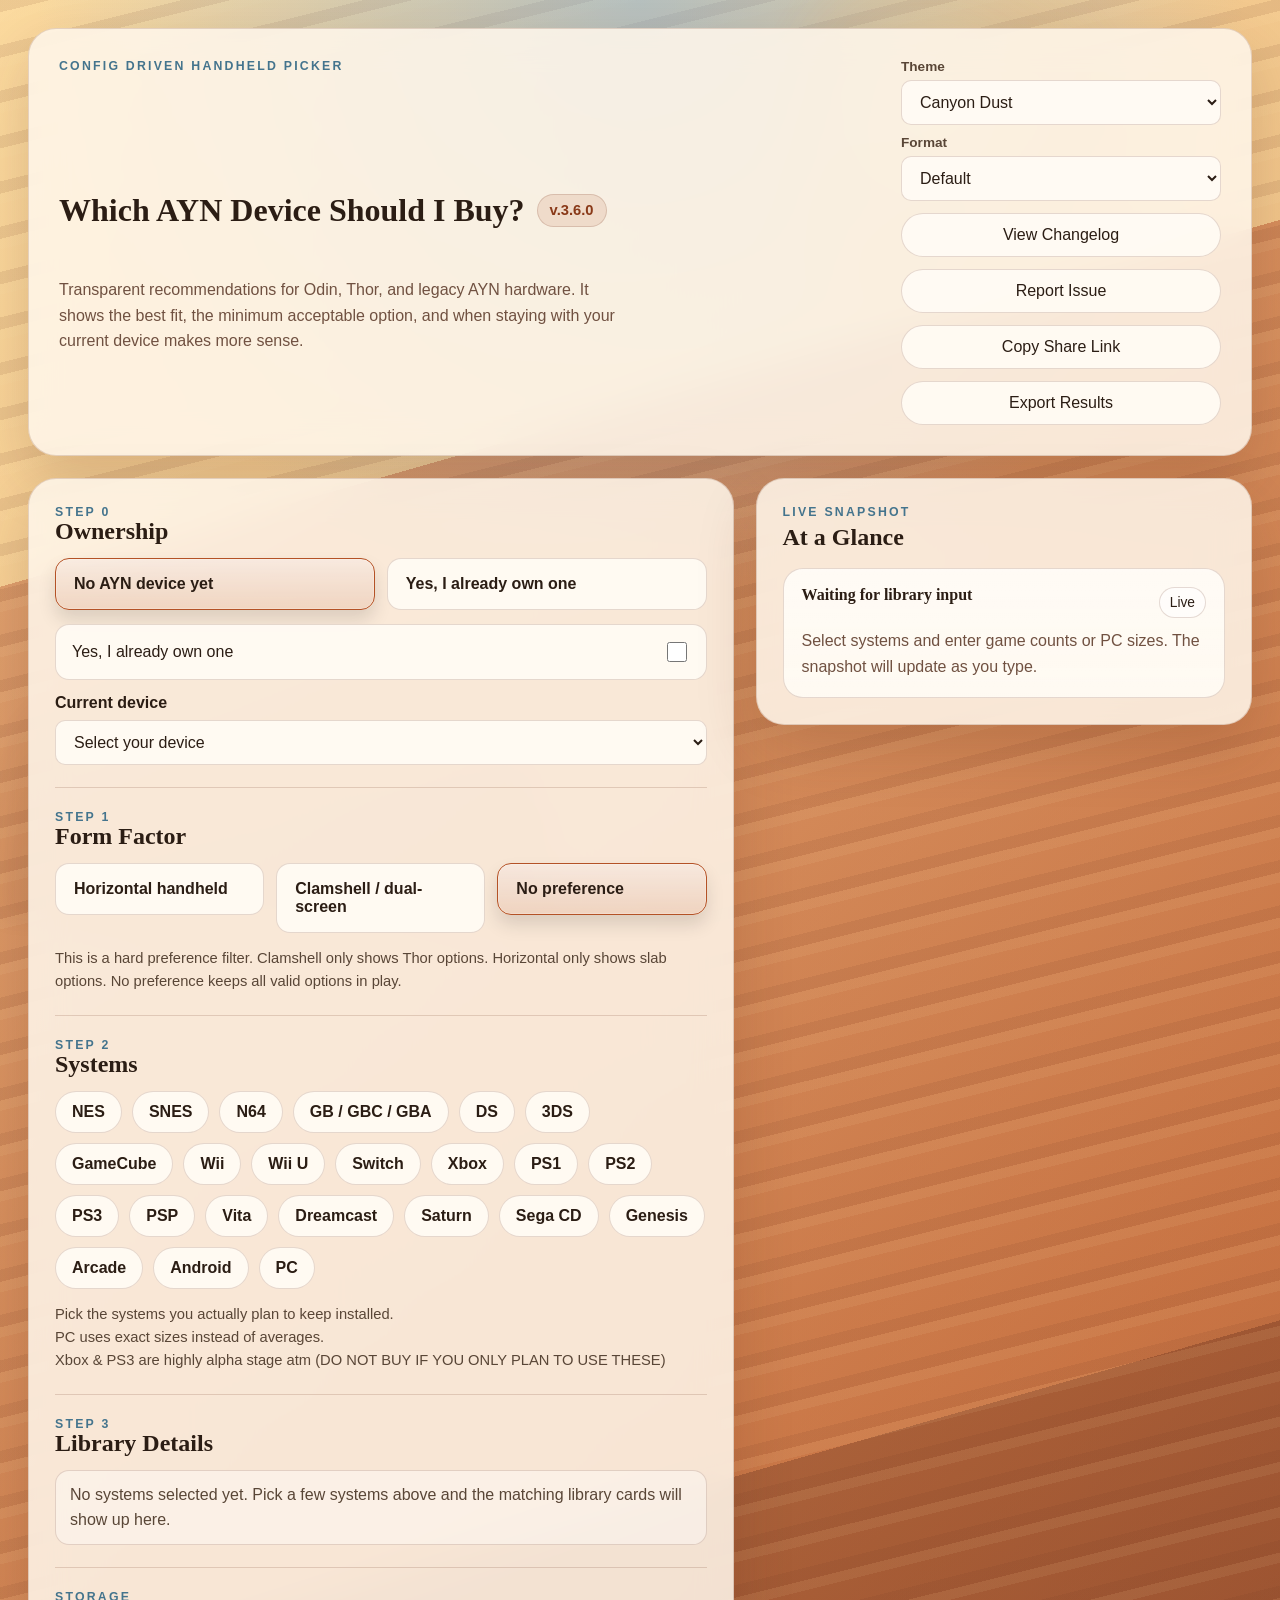
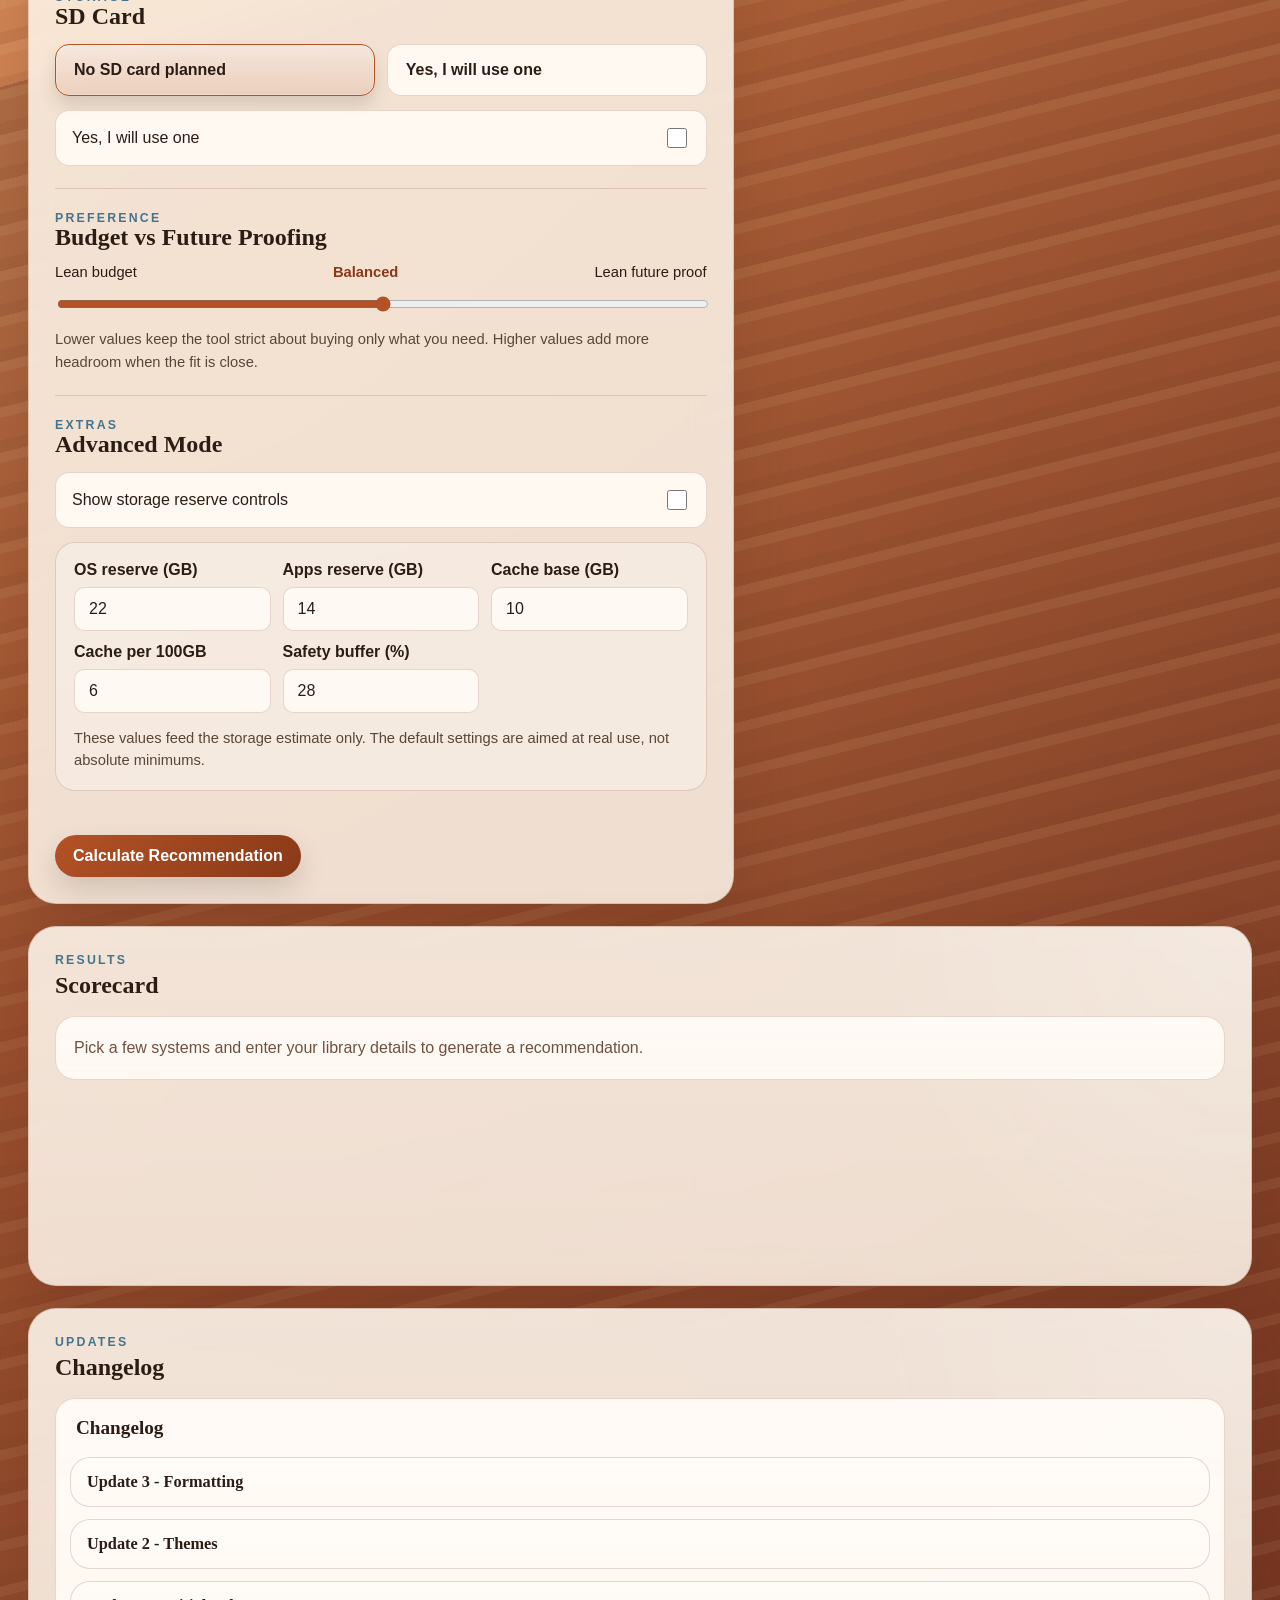
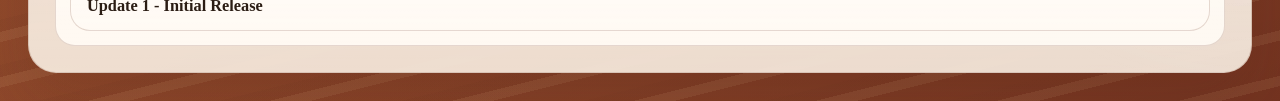
==== index.html @ 39f2cda1 "Preview Thumbnail Added" ====
<!DOCTYPE html>
<html lang="en">
<head>
  <meta charset="UTF-8">
  <meta name="viewport" content="width=device-width, initial-scale=1.0">
  <title>Which AYN Device Should I Buy?</title>
  <meta
    name="description"
    content="A GitHub Pages tool that recommends the best AYN handheld based on your systems, storage needs, performance tier, form factor, and upgrade value."
  >
  <link rel="canonical" href="https://chimeragaming.github.io/Which2Buy/">
  <meta property="og:type" content="website">
  <meta property="og:title" content="Which AYN Device Should I Buy?">
  <meta property="og:description" content="A GitHub Pages tool that recommends the best AYN handheld based on your systems, storage needs, performance tier, form factor, and upgrade value.">
  <meta property="og:url" content="https://chimeragaming.github.io/Which2Buy/">
  <meta property="og:image" content="https://chimeragaming.github.io/Which2Buy/Which2Buy.png">
  <meta property="og:image:alt" content="Which AYN Device Should I Buy preview image">
  <meta name="twitter:card" content="summary_large_image">
  <meta name="twitter:title" content="Which AYN Device Should I Buy?">
  <meta name="twitter:description" content="A GitHub Pages tool that recommends the best AYN handheld based on your systems, storage needs, performance tier, form factor, and upgrade value.">
  <meta name="twitter:image" content="https://chimeragaming.github.io/Which2Buy/Which2Buy.png">
  <meta name="twitter:image:alt" content="Which AYN Device Should I Buy preview image">
  <link rel="stylesheet" href="styles.css?v=3.6.0">
</head>
<body data-theme="canyon-dust" data-format="default">
  <div class="theme-atmosphere" aria-hidden="true"></div>
  <div class="rain" aria-hidden="true">
    <div class="rain-control left"></div>
    <div class="rain-control left center"></div>
    <div class="rain-control right center"></div>
    <div class="rain-control right"></div>
    <span class="drop" style="--left:0.8vw;--opacity:0.14;--width:0.42vmin;--trail:6.8vmin;--duration:0.72s;--delay:-0.2s;--blur:1.1px;"></span>
    <span class="drop" style="--left:2.9vw;--opacity:0.18;--width:0.58vmin;--trail:8.4vmin;--duration:0.96s;--delay:-0.8s;--blur:0.5px;"></span>
    <span class="drop" style="--left:5.4vw;--opacity:0.23;--width:0.66vmin;--trail:9.2vmin;--duration:0.88s;--delay:-1.4s;--blur:0.2px;"></span>
    <span class="drop" style="--left:7.6vw;--opacity:0.16;--width:0.48vmin;--trail:7.1vmin;--duration:1.12s;--delay:-0.6s;--blur:1.3px;"></span>
    <span class="drop" style="--left:10.1vw;--opacity:0.2;--width:0.72vmin;--trail:10.4vmin;--duration:0.82s;--delay:-1.9s;--blur:0.15px;"></span>
    <span class="drop" style="--left:12.8vw;--opacity:0.27;--width:0.54vmin;--trail:7.9vmin;--duration:1.08s;--delay:-0.4s;--blur:0.7px;"></span>
    <span class="drop" style="--left:15.3vw;--opacity:0.19;--width:0.44vmin;--trail:6.5vmin;--duration:1.22s;--delay:-1.1s;--blur:1.4px;"></span>
    <span class="drop" style="--left:17.7vw;--opacity:0.31;--width:0.78vmin;--trail:10.8vmin;--duration:0.68s;--delay:-2.2s;--blur:0px;"></span>
    <span class="drop" style="--left:20.4vw;--opacity:0.17;--width:0.52vmin;--trail:7.4vmin;--duration:1.18s;--delay:-0.9s;--blur:0.9px;"></span>
    <span class="drop" style="--left:22.9vw;--opacity:0.22;--width:0.64vmin;--trail:9.7vmin;--duration:0.9s;--delay:-1.6s;--blur:0.35px;"></span>
    <span class="drop" style="--left:25.1vw;--opacity:0.15;--width:0.4vmin;--trail:6.1vmin;--duration:1.28s;--delay:-0.3s;--blur:1.6px;"></span>
    <span class="drop" style="--left:27.8vw;--opacity:0.29;--width:0.74vmin;--trail:10.1vmin;--duration:0.76s;--delay:-2.5s;--blur:0.1px;"></span>
    <span class="drop" style="--left:30.2vw;--opacity:0.18;--width:0.5vmin;--trail:7.3vmin;--duration:1.04s;--delay:-1.2s;--blur:0.8px;"></span>
    <span class="drop" style="--left:32.5vw;--opacity:0.24;--width:0.7vmin;--trail:9.8vmin;--duration:0.86s;--delay:-1.7s;--blur:0.25px;"></span>
    <span class="drop" style="--left:35.3vw;--opacity:0.16;--width:0.46vmin;--trail:6.7vmin;--duration:1.24s;--delay:-0.5s;--blur:1.2px;"></span>
    <span class="drop" style="--left:37.6vw;--opacity:0.32;--width:0.82vmin;--trail:11.2vmin;--duration:0.64s;--delay:-2.1s;--blur:0px;"></span>
    <span class="drop" style="--left:40.1vw;--opacity:0.2;--width:0.56vmin;--trail:7.8vmin;--duration:0.98s;--delay:-1.4s;--blur:0.55px;"></span>
    <span class="drop" style="--left:42.8vw;--opacity:0.26;--width:0.68vmin;--trail:9.5vmin;--duration:0.84s;--delay:-1.8s;--blur:0.2px;"></span>
    <span class="drop" style="--left:45.2vw;--opacity:0.14;--width:0.42vmin;--trail:6.4vmin;--duration:1.26s;--delay:-0.7s;--blur:1.5px;"></span>
    <span class="drop" style="--left:47.9vw;--opacity:0.3;--width:0.76vmin;--trail:10.6vmin;--duration:0.7s;--delay:-2.4s;--blur:0.05px;"></span>
    <span class="drop" style="--left:50.4vw;--opacity:0.19;--width:0.52vmin;--trail:7.2vmin;--duration:1.1s;--delay:-1.3s;--blur:0.75px;"></span>
    <span class="drop" style="--left:52.7vw;--opacity:0.23;--width:0.62vmin;--trail:8.9vmin;--duration:0.92s;--delay:-1.9s;--blur:0.3px;"></span>
    <span class="drop" style="--left:55.3vw;--opacity:0.17;--width:0.45vmin;--trail:6.3vmin;--duration:1.2s;--delay:-0.4s;--blur:1.35px;"></span>
    <span class="drop" style="--left:57.8vw;--opacity:0.28;--width:0.8vmin;--trail:11vmin;--duration:0.66s;--delay:-2.6s;--blur:0px;"></span>
    <span class="drop" style="--left:60.1vw;--opacity:0.16;--width:0.48vmin;--trail:6.9vmin;--duration:1.14s;--delay:-1s;--blur:1px;"></span>
    <span class="drop" style="--left:62.9vw;--opacity:0.24;--width:0.66vmin;--trail:9.3vmin;--duration:0.88s;--delay:-1.5s;--blur:0.25px;"></span>
    <span class="drop" style="--left:65.2vw;--opacity:0.13;--width:0.39vmin;--trail:5.9vmin;--duration:1.3s;--delay:-0.2s;--blur:1.7px;"></span>
    <span class="drop" style="--left:67.7vw;--opacity:0.31;--width:0.78vmin;--trail:10.7vmin;--duration:0.74s;--delay:-2.3s;--blur:0.05px;"></span>
    <span class="drop" style="--left:70.3vw;--opacity:0.18;--width:0.5vmin;--trail:7.1vmin;--duration:1.06s;--delay:-0.8s;--blur:0.85px;"></span>
    <span class="drop" style="--left:72.8vw;--opacity:0.27;--width:0.7vmin;--trail:9.9vmin;--duration:0.82s;--delay:-1.7s;--blur:0.15px;"></span>
    <span class="drop" style="--left:75.4vw;--opacity:0.15;--width:0.43vmin;--trail:6.2vmin;--duration:1.22s;--delay:-0.6s;--blur:1.45px;"></span>
    <span class="drop" style="--left:77.9vw;--opacity:0.3;--width:0.84vmin;--trail:11.4vmin;--duration:0.62s;--delay:-2.7s;--blur:0px;"></span>
    <span class="drop" style="--left:80.1vw;--opacity:0.19;--width:0.54vmin;--trail:7.6vmin;--duration:1s;--delay:-1.1s;--blur:0.6px;"></span>
    <span class="drop" style="--left:82.7vw;--opacity:0.25;--width:0.64vmin;--trail:9.1vmin;--duration:0.9s;--delay:-1.6s;--blur:0.3px;"></span>
    <span class="drop" style="--left:85.2vw;--opacity:0.14;--width:0.41vmin;--trail:6vmin;--duration:1.26s;--delay:-0.5s;--blur:1.55px;"></span>
    <span class="drop" style="--left:87.8vw;--opacity:0.28;--width:0.76vmin;--trail:10.3vmin;--duration:0.78s;--delay:-2.1s;--blur:0.1px;"></span>
    <span class="drop" style="--left:90.3vw;--opacity:0.17;--width:0.49vmin;--trail:6.8vmin;--duration:1.08s;--delay:-0.9s;--blur:0.95px;"></span>
    <span class="drop" style="--left:92.6vw;--opacity:0.24;--width:0.68vmin;--trail:9.6vmin;--duration:0.86s;--delay:-1.8s;--blur:0.2px;"></span>
    <span class="drop" style="--left:95.1vw;--opacity:0.16;--width:0.44vmin;--trail:6.4vmin;--duration:1.18s;--delay:-0.4s;--blur:1.25px;"></span>
    <span class="drop" style="--left:97.9vw;--opacity:0.29;--width:0.8vmin;--trail:10.9vmin;--duration:0.7s;--delay:-2.4s;--blur:0.05px;"></span>
    <span class="drop" style="--left:100.2vw;--opacity:0.18;--width:0.52vmin;--trail:7.3vmin;--duration:1.02s;--delay:-1.2s;--blur:0.8px;"></span>
    <span class="drop" style="--left:102.8vw;--opacity:0.26;--width:0.7vmin;--trail:10vmin;--duration:0.8s;--delay:-1.9s;--blur:0.15px;"></span>
    <span class="drop" style="--left:105.3vw;--opacity:0.15;--width:0.43vmin;--trail:6.1vmin;--duration:1.24s;--delay:-0.7s;--blur:1.4px;"></span>
    <span class="drop" style="--left:107.9vw;--opacity:0.3;--width:0.82vmin;--trail:11.1vmin;--duration:0.68s;--delay:-2.2s;--blur:0px;"></span>
    <span class="drop" style="--left:110.4vw;--opacity:0.17;--width:0.5vmin;--trail:7vmin;--duration:1.1s;--delay:-1s;--blur:0.9px;"></span>
    <span class="drop" style="--left:112.6vw;--opacity:0.24;--width:0.66vmin;--trail:9.2vmin;--duration:0.9s;--delay:-1.5s;--blur:0.25px;"></span>
    <span class="drop" style="--left:115.1vw;--opacity:0.14;--width:0.4vmin;--trail:5.8vmin;--duration:1.28s;--delay:-0.3s;--blur:1.65px;"></span>
    <span class="drop" style="--left:117.8vw;--opacity:0.28;--width:0.78vmin;--trail:10.5vmin;--duration:0.74s;--delay:-2.6s;--blur:0.05px;"></span>
  </div>
  <div class="shooting-stars" aria-hidden="true">
    <span class="star"></span>
    <span class="star"></span>
    <span class="star"></span>
    <span class="star"></span>
    <span class="star"></span>
    <span class="star"></span>
    <span class="star"></span>
    <span class="star"></span>
    <span class="star"></span>
    <span class="star"></span>
    <span class="star"></span>
    <span class="star"></span>
  </div>
  <div class="color-drip" aria-hidden="true">
    <span class="drip-col" style="--i:0;--h:0;--delay:-0.1s;"></span>
    <span class="drip-col" style="--i:1;--h:8;--delay:-2.4s;"></span>
    <span class="drip-col" style="--i:2;--h:14;--delay:-1.2s;"></span>
    <span class="drip-col" style="--i:3;--h:20;--delay:-3.1s;"></span>
    <span class="drip-col" style="--i:4;--h:26;--delay:-0.8s;"></span>
    <span class="drip-col" style="--i:5;--h:32;--delay:-2.9s;"></span>
    <span class="drip-col" style="--i:6;--h:38;--delay:-1.6s;"></span>
    <span class="drip-col" style="--i:7;--h:44;--delay:-3.6s;"></span>
    <span class="drip-col" style="--i:8;--h:50;--delay:-0.5s;"></span>
    <span class="drip-col" style="--i:9;--h:56;--delay:-2.1s;"></span>
    <span class="drip-col" style="--i:10;--h:62;--delay:-1.4s;"></span>
    <span class="drip-col" style="--i:11;--h:68;--delay:-3.8s;"></span>
    <span class="drip-col" style="--i:12;--h:74;--delay:-0.9s;"></span>
    <span class="drip-col" style="--i:13;--h:80;--delay:-2.7s;"></span>
    <span class="drip-col" style="--i:14;--h:86;--delay:-1.1s;"></span>
    <span class="drip-col" style="--i:15;--h:92;--delay:-3.2s;"></span>
    <span class="drip-col" style="--i:16;--h:98;--delay:-0.4s;"></span>
    <span class="drip-col" style="--i:17;--h:104;--delay:-2.2s;"></span>
    <span class="drip-col" style="--i:18;--h:110;--delay:-1.8s;"></span>
    <span class="drip-col" style="--i:19;--h:116;--delay:-3.4s;"></span>
    <span class="drip-col" style="--i:20;--h:122;--delay:-0.7s;"></span>
    <span class="drip-col" style="--i:21;--h:128;--delay:-2.6s;"></span>
    <span class="drip-col" style="--i:22;--h:134;--delay:-1.3s;"></span>
    <span class="drip-col" style="--i:23;--h:140;--delay:-3s;"></span>
    <span class="drip-col" style="--i:24;--h:146;--delay:-0.3s;"></span>
    <span class="drip-col" style="--i:25;--h:152;--delay:-2s;"></span>
    <span class="drip-col" style="--i:26;--h:158;--delay:-1.7s;"></span>
    <span class="drip-col" style="--i:27;--h:164;--delay:-3.5s;"></span>
    <span class="drip-col" style="--i:28;--h:170;--delay:-0.6s;"></span>
    <span class="drip-col" style="--i:29;--h:176;--delay:-2.8s;"></span>
    <span class="drip-col" style="--i:30;--h:182;--delay:-1s;"></span>
    <span class="drip-col" style="--i:31;--h:188;--delay:-3.7s;"></span>
    <span class="drip-col" style="--i:32;--h:194;--delay:-0.2s;"></span>
    <span class="drip-col" style="--i:33;--h:200;--delay:-2.3s;"></span>
    <span class="drip-col" style="--i:34;--h:206;--delay:-1.5s;"></span>
    <span class="drip-col" style="--i:35;--h:212;--delay:-3.3s;"></span>
    <span class="drip-col" style="--i:36;--h:218;--delay:-0.85s;"></span>
    <span class="drip-col" style="--i:37;--h:224;--delay:-2.5s;"></span>
    <span class="drip-col" style="--i:38;--h:230;--delay:-1.25s;"></span>
    <span class="drip-col" style="--i:39;--h:236;--delay:-3.05s;"></span>
    <span class="drip-col" style="--i:40;--h:242;--delay:-0.55s;"></span>
    <span class="drip-col" style="--i:41;--h:248;--delay:-2.15s;"></span>
    <span class="drip-col" style="--i:42;--h:254;--delay:-1.95s;"></span>
    <span class="drip-col" style="--i:43;--h:260;--delay:-3.45s;"></span>
    <span class="drip-col" style="--i:44;--h:266;--delay:-0.95s;"></span>
    <span class="drip-col" style="--i:45;--h:272;--delay:-2.75s;"></span>
    <span class="drip-col" style="--i:46;--h:280;--delay:-1.35s;"></span>
    <span class="drip-col" style="--i:47;--h:292;--delay:-3.25s;"></span>
  </div>
  <div class="bottom-particles" aria-hidden="true">
    <span class="bubble" style="--left:2%;--size:0.7rem;--duration:8.6s;--delay:-1.1s;--drift:-1.4vw;"></span>
    <span class="bubble" style="--left:5%;--size:1rem;--duration:12.4s;--delay:-5.2s;--drift:1.1vw;"></span>
    <span class="bubble" style="--left:8%;--size:0.8rem;--duration:9.8s;--delay:-2.8s;--drift:-0.8vw;"></span>
    <span class="bubble" style="--left:11%;--size:1.2rem;--duration:13.5s;--delay:-7.7s;--drift:1.8vw;"></span>
    <span class="bubble" style="--left:14%;--size:0.9rem;--duration:10.4s;--delay:-4.1s;--drift:-1vw;"></span>
    <span class="bubble" style="--left:17%;--size:1.3rem;--duration:14.8s;--delay:-9.4s;--drift:1.5vw;"></span>
    <span class="bubble" style="--left:20%;--size:0.75rem;--duration:8.9s;--delay:-3.3s;--drift:-0.7vw;"></span>
    <span class="bubble" style="--left:23%;--size:1.05rem;--duration:11.7s;--delay:-6.2s;--drift:1.2vw;"></span>
    <span class="bubble" style="--left:26%;--size:0.86rem;--duration:9.6s;--delay:-2.5s;--drift:-1.2vw;"></span>
    <span class="bubble" style="--left:29%;--size:1.4rem;--duration:15s;--delay:-8.6s;--drift:1.9vw;"></span>
    <span class="bubble" style="--left:32%;--size:0.78rem;--duration:8.3s;--delay:-1.9s;--drift:-0.6vw;"></span>
    <span class="bubble" style="--left:35%;--size:1.1rem;--duration:12.2s;--delay:-5.6s;--drift:1.4vw;"></span>
    <span class="bubble" style="--left:38%;--size:0.92rem;--duration:10.7s;--delay:-7.1s;--drift:-0.9vw;"></span>
    <span class="bubble" style="--left:41%;--size:1.26rem;--duration:13.8s;--delay:-3.8s;--drift:1.6vw;"></span>
    <span class="bubble" style="--left:44%;--size:0.72rem;--duration:8.1s;--delay:-6.7s;--drift:-0.5vw;"></span>
    <span class="bubble" style="--left:47%;--size:1.15rem;--duration:12.9s;--delay:-4.9s;--drift:1.3vw;"></span>
    <span class="bubble" style="--left:50%;--size:0.84rem;--duration:9.3s;--delay:-2.2s;--drift:-1.1vw;"></span>
    <span class="bubble" style="--left:53%;--size:1.32rem;--duration:14.4s;--delay:-8.1s;--drift:1.7vw;"></span>
    <span class="bubble" style="--left:56%;--size:0.88rem;--duration:10.1s;--delay:-5.3s;--drift:-0.8vw;"></span>
    <span class="bubble" style="--left:59%;--size:1.08rem;--duration:11.9s;--delay:-7.5s;--drift:1vw;"></span>
    <span class="bubble" style="--left:62%;--size:0.76rem;--duration:8.7s;--delay:-1.6s;--drift:-0.6vw;"></span>
    <span class="bubble" style="--left:65%;--size:1.36rem;--duration:14.6s;--delay:-9s;--drift:1.8vw;"></span>
    <span class="bubble" style="--left:68%;--size:0.95rem;--duration:10.9s;--delay:-3.4s;--drift:-1vw;"></span>
    <span class="bubble" style="--left:71%;--size:1.22rem;--duration:13.2s;--delay:-6.1s;--drift:1.4vw;"></span>
    <span class="bubble" style="--left:74%;--size:0.82rem;--duration:9.2s;--delay:-4.6s;--drift:-0.7vw;"></span>
    <span class="bubble" style="--left:77%;--size:1.18rem;--duration:12.7s;--delay:-8.3s;--drift:1.5vw;"></span>
    <span class="bubble" style="--left:80%;--size:0.74rem;--duration:8.5s;--delay:-2.7s;--drift:-0.5vw;"></span>
    <span class="bubble" style="--left:83%;--size:1.28rem;--duration:13.9s;--delay:-7.2s;--drift:1.7vw;"></span>
    <span class="bubble" style="--left:86%;--size:0.9rem;--duration:10.3s;--delay:-5.8s;--drift:-0.9vw;"></span>
    <span class="bubble" style="--left:89%;--size:1.12rem;--duration:11.5s;--delay:-3.1s;--drift:1.2vw;"></span>
    <span class="bubble" style="--left:92%;--size:0.8rem;--duration:9.1s;--delay:-6.4s;--drift:-0.6vw;"></span>
    <span class="bubble" style="--left:95%;--size:1.24rem;--duration:13.6s;--delay:-8.8s;--drift:1.6vw;"></span>
  </div>
  <div class="page-shell">
    <header class="hero panel">
      <div class="hero-copy">
        <p class="eyebrow">Config driven handheld picker</p>
        <div class="hero-title-row">
          <h1>Which AYN Device Should I Buy?</h1>
        <span class="version-badge">v.3.6.0</span>
        </div>
        <p class="subtitle">
          Transparent recommendations for Odin, Thor, and legacy AYN hardware.
          It shows the best fit, the minimum acceptable option, and when staying with your current device makes more sense.
        </p>
      </div>
      <div class="hero-actions">
        <div class="picker-stack">
          <div class="theme-picker-block">
            <label class="field compact-field">
              <span>Theme</span>
              <select id="themeSelect" aria-label="Theme"></select>
            </label>
          </div>
          <div class="theme-picker-block">
            <label class="field compact-field">
              <span>Format</span>
              <select id="formatSelect" aria-label="Format"></select>
            </label>
          </div>
        </div>
        <a class="secondary-button" href="changelog.html">View Changelog</a>
        <a
          class="secondary-button"
          href="https://github.com/ChimeraGaming/Which2Buy/issues"
          target="_blank"
          rel="noreferrer"
        >Report Issue</a>
        <button id="shareButton" class="secondary-button" type="button">Copy Share Link</button>
        <button id="exportButton" class="secondary-button" type="button">Export Results</button>
      </div>
    </header>

    <main class="layout">
      <div class="layout-top">
        <section class="panel main-panel">
          <form id="quizForm" novalidate>
            <section class="section-block">
              <div class="section-heading">
                <p class="section-kicker">Step 0</p>
                <h2>Ownership</h2>
              </div>
              <div class="choice-row default-only-control" id="ownershipChoices">
                <label class="choice-card">
                  <input type="radio" name="ownsDevice" value="no">
                  <span>No AYN device yet</span>
                </label>
                <label class="choice-card">
                  <input type="radio" name="ownsDevice" value="yes">
                  <span>Yes, I already own one</span>
                </label>
              </div>
              <label class="toggle-row simple-only-control" for="ownsDeviceToggle">
                <span>Yes, I already own one</span>
                <input id="ownsDeviceToggle" type="checkbox">
              </label>
              <div class="field" id="currentDeviceField" hidden>
                <label for="currentDeviceSelect">Current device</label>
                <select id="currentDeviceSelect"></select>
              </div>
            </section>

            <section class="section-block">
              <div class="section-heading">
                <p class="section-kicker">Step 1</p>
                <h2>Form Factor</h2>
              </div>
              <div class="choice-row default-only-control" id="formFactorChoices">
                <label class="choice-card">
                  <input type="radio" name="formFactor" value="horizontal">
                  <span>Horizontal handheld</span>
                </label>
                <label class="choice-card">
                  <input type="radio" name="formFactor" value="clamshell">
                  <span>Clamshell / dual-screen</span>
                </label>
                <label class="choice-card">
                  <input type="radio" name="formFactor" value="no-preference">
                  <span>No preference</span>
                </label>
              </div>
              <div class="field simple-only-control">
                <label for="formFactorSimpleSelect">Preference</label>
                <select id="formFactorSimpleSelect">
                  <option value="horizontal">Horizontal handheld</option>
                  <option value="clamshell">Clamshell / dual-screen</option>
                  <option value="no-preference">No preference</option>
                </select>
              </div>
              <p class="hint-text">
                This is a hard preference filter. Clamshell only shows Thor options. Horizontal only shows slab options. No preference keeps all valid options in play.
              </p>
            </section>

            <section class="section-block">
              <div class="section-heading">
                <p class="section-kicker">Step 2</p>
                <h2>Systems</h2>
              </div>
              <div id="systemSelector" class="system-selector" aria-live="polite"></div>
              <p class="hint-text">
                Pick the systems you actually plan to keep installed.<br>
                PC uses exact sizes instead of averages.<br>
                Xbox &amp; PS3 are highly alpha stage atm (DO NOT BUY IF YOU ONLY PLAN TO USE THESE)
              </p>
            </section>

            <section class="section-block">
              <div class="section-heading">
                <p class="section-kicker">Step 3</p>
                <h2>Library Details</h2>
              </div>
              <div id="systemCards" class="system-cards"></div>
            </section>

            <section class="section-block">
              <div class="section-heading">
                <p class="section-kicker">Storage</p>
                <h2>SD Card</h2>
              </div>
              <div class="choice-row default-only-control" id="sdCardChoices">
                <label class="choice-card">
                  <input type="radio" name="useSdCard" value="no">
                  <span>No SD card planned</span>
                </label>
                <label class="choice-card">
                  <input type="radio" name="useSdCard" value="yes">
                  <span>Yes, I will use one</span>
                </label>
              </div>
              <label class="toggle-row simple-only-control" for="sdCardToggle">
                <span>Yes, I will use one</span>
                <input id="sdCardToggle" type="checkbox">
              </label>
              <div id="sdCardDetails" hidden>
                <div class="field" id="sdCardSizeField">
                  <label for="sdCardSizeSelect">SD card size</label>
                  <select id="sdCardSizeSelect">
                    <option value="128">128GB</option>
                    <option value="256">256GB</option>
                    <option value="512">512GB</option>
                    <option value="1024">1TB</option>
                    <option value="2048">2TB</option>
                  </select>
                </div>
                <p class="hint-text">
                  User reports confirm 2TB works despite official AYN staff and engineers stating 1TB is max.<br>
                  Read speeds are capped at the hardware level around 60 to 80 MB/s, confirmed by multiple user tests and AYN engineers.
                </p>
              </div>
            </section>

            <section class="section-block slider-block">
              <div class="section-heading">
                <p class="section-kicker">Preference</p>
                <h2>Budget vs Future Proofing</h2>
              </div>
              <label for="futureProofRange" class="range-label">
                <span>Lean budget</span>
                <span id="futureProofLabel">Balanced</span>
                <span>Lean future proof</span>
              </label>
              <input id="futureProofRange" type="range" min="0" max="100" step="5">
              <p class="hint-text">
                Lower values keep the tool strict about buying only what you need. Higher values add more headroom when the fit is close.
              </p>
            </section>

            <section class="section-block advanced-block">
              <div class="section-heading">
                <p class="section-kicker">Extras</p>
                <h2>Advanced Mode</h2>
              </div>
              <label class="toggle-row" for="advancedModeToggle">
                <span>Show storage reserve controls</span>
                <input id="advancedModeToggle" type="checkbox">
              </label>
              <div id="advancedPanel" class="advanced-panel" hidden>
                <div class="advanced-grid">
                  <label class="field">
                    <span>OS reserve (GB)</span>
                    <input id="osReserveInput" type="number" min="8" max="64" step="1">
                  </label>
                  <label class="field">
                    <span>Apps reserve (GB)</span>
                    <input id="appReserveInput" type="number" min="4" max="48" step="1">
                  </label>
                  <label class="field">
                    <span>Cache base (GB)</span>
                    <input id="cacheBaseInput" type="number" min="0" max="48" step="1">
                  </label>
                  <label class="field">
                    <span>Cache per 100GB</span>
                    <input id="cachePerHundredInput" type="number" min="0" max="32" step="1">
                  </label>
                  <label class="field">
                    <span>Safety buffer (%)</span>
                    <input id="safetyBufferInput" type="number" min="20" max="35" step="1">
                  </label>
                </div>
                <p class="hint-text">
                  These values feed the storage estimate only. The default settings are aimed at real use, not absolute minimums.
                </p>
              </div>
            </section>

            <div class="action-row">
              <button id="calculateButton" class="primary-button" type="submit">Calculate Recommendation</button>
              <span id="saveStatus" class="save-status" aria-live="polite"></span>
            </div>
          </form>
        </section>

        <aside class="sidebar">
          <section class="panel snapshot-panel">
            <div class="section-heading compact-heading">
              <p class="section-kicker">Live Snapshot</p>
              <h2>At a Glance</h2>
            </div>
            <div id="snapshotCards" class="snapshot-cards"></div>
          </section>
        </aside>
      </div>

      <section class="panel results-panel" id="resultsSection">
        <div class="results-frame">
          <div class="section-heading compact-heading">
            <p class="section-kicker">Results</p>
            <h2>Scorecard</h2>
          </div>
          <div id="resultsContent" class="results-content">
            <div class="empty-state">
              Pick a few systems and enter your library details to generate a recommendation.
            </div>
          </div>
        </div>
      </section>

      <section class="panel changelog-page-panel" id="changelogSection">
        <div class="results-frame">
          <div class="section-heading compact-heading">
            <p class="section-kicker">Updates</p>
            <h2>Changelog</h2>
          </div>
          <div class="changelog-list">
            <details class="changelog-group changelog-root" open>
              <summary>Changelog</summary>
              <div class="changelog-group-body">
                <details class="changelog-group">
                  <summary>Update 3 - Formatting</summary>
                  <div class="changelog-group-body">
                    <details class="changelog-group" open>
                      <summary>3.6</summary>
                      <div class="changelog-group-body">
                        <details class="changelog-item" open>
                          <summary>v.3.6.0</summary>
                          <div class="changelog-body">
                            <p>Fit Score now includes an info hint across the result views.</p>
                            <p>The new (i) explains what the score means without changing the recommendation logic.</p>
                          </div>
                        </details>
                      </div>
                    </details>

                    <details class="changelog-group" open>
                      <summary>3.5</summary>
                      <div class="changelog-group-body">
                        <details class="changelog-item" open>
                          <summary>v.3.5.2</summary>
                          <div class="changelog-body">
                            <p>Simple now closes the inner systems picker after you select a system.</p>
                            <p>This only applies to the Step 2 chooser menu, not the whole section fold.</p>
                          </div>
                        </details>

                        <details class="changelog-item" open>
                          <summary>v.3.5.1</summary>
                          <div class="changelog-body">
                            <p>Simple library loadout no longer repeats the same range twice.</p>
                            <p>Loadout rows now show the total range only for standard systems.</p>
                          </div>
                        </details>

                        <details class="changelog-item">
                          <summary>v.3.5.0</summary>
                          <div class="changelog-body">
                            <p>Simple now uses checkbox and dropdown controls for ownership, form factor, and SD card planning.</p>
                            <p>Systems keep the selected row on top and move the chooser into a multi select dropdown.</p>
                            <p>Library Details were tightened, the advanced section stays conditional, and Loki was added to current device options.</p>
                          </div>
                        </details>
                      </div>
                    </details>

                    <details class="changelog-group" open>
                      <summary>3.4</summary>
                      <div class="changelog-group-body">
                        <details class="changelog-item" open>
                          <summary>v.3.4.2</summary>
                          <div class="changelog-body">
                            <p>Simple now keeps its command prompt layout more uniform across At a Glance and the full scorecard.</p>
                            <p>All Simple format sections now start collapsed.</p>
                          </div>
                        </details>

                        <details class="changelog-item">
                          <summary>v.3.4.1</summary>
                          <div class="changelog-body">
                            <p>Simple now applies its condensed layout across the full form.</p>
                            <p>Section folds, system selection, library rows, and the left side controls now match the simple format better.</p>
                          </div>
                        </details>

                        <details class="changelog-item">
                          <summary>v.3.4.0</summary>
                          <div class="changelog-body">
                            <p>Added Simple as a new format.</p>
                            <p>Simple uses foldable form sections, a condensed library editor, and a command prompt style scorecard.</p>
                          </div>
                        </details>
                      </div>
                    </details>

                    <details class="changelog-group" open>
                      <summary>3.3</summary>
                      <div class="changelog-group-body">
                        <details class="changelog-item" open>
                          <summary>v.3.3.4</summary>
                          <div class="changelog-body">
                            <p>Fixed calculate button contrast on Shooting Star, ColorDrip, Bubbly, and Rain.</p>
                            <p>Rain now uses the newer drop based effect with hover wind zones and click and hold lightning.</p>
                          </div>
                        </details>

                        <details class="changelog-item">
                          <summary>v.3.3.3</summary>
                          <div class="changelog-body">
                            <p>Added Bubbly as a new animated theme.</p>
                            <p>Animated themes now include Rain, Shooting Star, ColorDrip, and Bubbly.</p>
                          </div>
                        </details>

                        <details class="changelog-item">
                          <summary>v.3.3.2</summary>
                          <div class="changelog-body">
                            <p>Added ColorDrip as a new animated theme.</p>
                            <p>Animated themes now include Rain, Shooting Star, and ColorDrip.</p>
                          </div>
                        </details>

                        <details class="changelog-item">
                          <summary>v.3.3.1</summary>
                          <div class="changelog-body">
                            <p>Added Shooting Star as a new animated theme.</p>
                            <p>Animated themes now include both Rain and Shooting Star.</p>
                          </div>
                        </details>

                        <details class="changelog-item">
                          <summary>v.3.3.0</summary>
                          <div class="changelog-body">
                            <p>Added Rain as the first animated theme.</p>
                            <p>Theme selector options are now split into default and animated sections.</p>
                          </div>
                        </details>
                      </div>
                    </details>

                    <details class="changelog-group" open>
                      <summary>3.2</summary>
                      <div class="changelog-group-body">
                        <details class="changelog-item" open>
                          <summary>v.3.2.0</summary>
                          <div class="changelog-body">
                            <p>Added local config prices to the At a Glance panel.</p>
                            <p>Added price display to the main scorecard recommendation.</p>
                            <p>Properties V1 now shows the same price data.</p>
                          </div>
                        </details>
                      </div>
                    </details>

                    <details class="changelog-group" open>
                      <summary>3.1</summary>
                      <div class="changelog-group-body">
                        <details class="changelog-item" open>
                          <summary>v.3.1.0</summary>
                          <div class="changelog-body">
                            <p>Theme selector options are now split into default and animated sections.</p>
                            <p>Grouped theme dropdown colors were fixed so the list stays readable.</p>
                          </div>
                        </details>
                      </div>
                    </details>

                    <details class="changelog-group" open>
                      <summary>3.0</summary>
                      <div class="changelog-group-body">
                        <details class="changelog-item" open>
                          <summary>v.3.0.0</summary>
                          <div class="changelog-body">
                            <p>Added a format selector next to the theme selector.</p>
                            <p>Default keeps the current scorecard layout.</p>
                            <p>Experimenting with different view formats. Properties V1 will change in the future.</p>
                          </div>
                        </details>
                      </div>
                    </details>
                  </div>
                </details>

                <details class="changelog-group">
                  <summary>Update 2 - Themes</summary>
                  <div class="changelog-group-body">
                    <details class="changelog-group" open>
                      <summary>2.5</summary>
                      <div class="changelog-group-body">
                        <details class="changelog-item" open>
                          <summary>v.2.5.0</summary>
                          <div class="changelog-body">
                            <p>The temporary theme color circles were removed from the selector.</p>
                            <p>The theme info note was removed from the header.</p>
                          </div>
                        </details>
                      </div>
                    </details>

                    <details class="changelog-group" open>
                      <summary>2.4</summary>
                      <div class="changelog-group-body">
                        <details class="changelog-item" open>
                          <summary>v.2.4.1</summary>
                          <div class="changelog-body">
                            <p>SNES Rainbow was renamed to SNES Rainbow Glow.</p>
                            <p>Its theme status marker was updated to green.</p>
                          </div>
                        </details>

                        <details class="changelog-item">
                          <summary>v.2.4.0</summary>
                          <div class="changelog-body">
                            <p>Added the Alaska theme.</p>
                            <p>It now uses a colder Alaska night palette with aurora glow, dark sky, and mountain depth.</p>
                            <p>Theme status colors were moved to the left of each theme name in the selector.</p>
                          </div>
                        </details>
                      </div>
                    </details>

                    <details class="changelog-group" open>
                      <summary>2.3</summary>
                      <div class="changelog-group-body">
                        <details class="changelog-item" open>
                          <summary>v.2.3.0</summary>
                          <div class="changelog-body">
                            <p>The embedded changelog now spans the full width like the scorecard.</p>
                            <p>It uses the same panel treatment so it feels like part of the main results flow.</p>
                          </div>
                        </details>
                      </div>
                    </details>

                    <details class="changelog-group">
                      <summary>2.2</summary>
                      <div class="changelog-group-body">
                        <details class="changelog-item" open>
                          <summary>v.2.2.0</summary>
                          <div class="changelog-body">
                            <p>At a Glance now stays inside the top layout row.</p>
                            <p>The snapshot panel stops before the scorecard instead of drifting into the results area.</p>
                          </div>
                        </details>
                      </div>
                    </details>

                    <details class="changelog-group">
                      <summary>2.1</summary>
                      <div class="changelog-group-body">
                        <details class="changelog-item" open>
                          <summary>v.2.1.0</summary>
                          <div class="changelog-body">
                            <p>SNES Rainbow selected states were made easier to see.</p>
                            <p>Chip text and selection highlights were strengthened for better readability.</p>
                            <p>The changelog is now grouped by major, minor, and patch versions.</p>
                            <p>Temporary theme review markers were added to the theme selector.</p>
                            <p>A nearby info note explains which themes are done and which ones still need color or background work.</p>
                          </div>
                        </details>
                      </div>
                    </details>

                    <details class="changelog-group">
                      <summary>2.0</summary>
                      <div class="changelog-group-body">
                        <details class="changelog-item">
                          <summary>v.2.0.4</summary>
                          <div class="changelog-body">
                            <p>SNES Rainbow now pushes much more rainbow text through the scorecard.</p>
                            <p>Key cards and result sections now pick up blue, green, yellow, red, cyan, and purple text accents.</p>
                          </div>
                        </details>

                        <details class="changelog-item">
                          <summary>v.2.0.2</summary>
                          <div class="changelog-body">
                            <p>BioHazard now has clearer calculate button text.</p>
                            <p>SNES Rainbow was retuned around the GamePulse look.</p>
                          </div>
                        </details>

                        <details class="changelog-item">
                          <summary>v.2.0.1</summary>
                          <div class="changelog-body">
                            <p>Forced a fresh CSS and JS load on GitHub Pages.</p>
                            <p>This should make the full v.2.0 theme list show up correctly.</p>
                          </div>
                        </details>

                        <details class="changelog-item">
                          <summary>v.2.0</summary>
                          <div class="changelog-body">
                            <p>Themes got a full refresh.</p>
                            <p>Canyon Dust and Signal Red were retuned.</p>
                            <p>BioHazard and SNES Rainbow were added.</p>
                          </div>
                        </details>
                      </div>
                    </details>
                  </div>
                </details>

                <details class="changelog-group">
                  <summary>Update 1 - Initial Release</summary>
                  <div class="changelog-group-body">
                    <details class="changelog-group">
                      <summary>1.x</summary>
                      <div class="changelog-group-body">
                        <details class="changelog-item">
                          <summary>v.1.4</summary>
                          <div class="changelog-body">
                            <p>SD card storage matters more now.</p>
                            <p>Low end setups with a big SD card should stop getting pushed to max storage models.</p>
                            <p>RAM still matters most.</p>
                          </div>
                        </details>

                        <details class="changelog-item">
                          <summary>v.1.3</summary>
                          <div class="changelog-body">
                            <p>Form factor is now a hard filter.</p>
                            <p>Clamshell only shows Thor options.</p>
                            <p>Horizontal only shows slab options.</p>
                          </div>
                        </details>

                        <details class="changelog-item">
                          <summary>v.1.2</summary>
                          <div class="changelog-body">
                            <p>Form factor preference was strengthened.</p>
                            <p>The scorecard now says when preference changed the final pick.</p>
                            <p>The leaderboard now matches the final result.</p>
                          </div>
                        </details>

                        <details class="changelog-item">
                          <summary>v.1.1</summary>
                          <div class="changelog-body">
                            <p>The results page was changed into a scorecard style layout.</p>
                            <p>Optional fit was added.</p>
                            <p>New themes were added.</p>
                            <p>SD card support was added.</p>
                            <p>Xbox was added.</p>
                            <p>The changelog was added.</p>
                          </div>
                        </details>

                        <details class="changelog-item">
                          <summary>v.1.0</summary>
                          <div class="changelog-body">
                            <p>First release.</p>
                            <p>Added the AYN recommendation tool with system input, storage estimates, and upgrade checks.</p>
                            <p>Best fit, minimum fit, and explanation sections were included from the start.</p>
                          </div>
                        </details>
                      </div>
                    </details>
                  </div>
                </details>
              </div>
            </details>
          </div>
        </div>
      </section>
    </main>
  </div>

  <script src="systems.js?v=2.4.1" defer></script>
  <script src="devices.js?v=2.4.1" defer></script>
  <script src="rules.js?v=3.6.0" defer></script>
  <script src="app.js?v=3.6.0" defer></script>
</body>
</html>
---- styles.css ----
:root {
  color-scheme: light;
  --bg-1: #f6d6a2;
  --bg-2: #c57544;
  --bg-3: #6f3020;
  --panel: rgba(255, 247, 236, 0.86);
  --panel-strong: rgba(255, 250, 244, 0.96);
  --text: #2b1d14;
  --muted: #705141;
  --accent: #b45226;
  --accent-strong: #893918;
  --accent-soft: rgba(180, 82, 38, 0.13);
  --accent-2: #44748d;
  --line: rgba(109, 55, 34, 0.18);
  --shadow: 0 24px 60px rgba(82, 38, 20, 0.18);
  --surface-1: rgba(255, 255, 255, 0.16);
  --surface-2: rgba(255, 255, 255, 0.22);
  --surface-3: rgba(255, 255, 255, 0.32);
  --surface-4: rgba(255, 255, 255, 0.4);
  --surface-5: rgba(255, 255, 255, 0.48);
  --surface-6: rgba(255, 255, 255, 0.56);
  --surface-contrast: rgba(255, 255, 255, 0.2);
  --surface-track: rgba(0, 0, 0, 0.08);
  --muted-strong: #594637;
  --placeholder: rgba(43, 29, 20, 0.62);
  --button-text: #ffffff;
  --success: #1d6a4c;
  --warning: #9a5a12;
  --danger: #9b2f2f;
  --radius-xl: 28px;
  --radius-lg: 20px;
  --radius-md: 14px;
  --radius-sm: 10px;
}

@property --angle {
  syntax: "<angle>";
  inherits: false;
  initial-value: 91deg;
}

body[data-theme="signal-red"] {
  color-scheme: dark;
  --bg-1: #090204;
  --bg-2: #34040b;
  --bg-3: #7b0813;
  --panel: rgba(20, 4, 7, 0.84);
  --panel-strong: rgba(27, 6, 10, 0.95);
  --text: #fff1f2;
  --muted: #d4a6ac;
  --accent: #ff3a46;
  --accent-strong: #ff1828;
  --accent-soft: rgba(255, 58, 70, 0.14);
  --accent-2: #ffd6db;
  --line: rgba(255, 126, 136, 0.18);
  --shadow: 0 28px 70px rgba(0, 0, 0, 0.4);
  --success: #70d69a;
  --warning: #ffb46d;
  --danger: #ff8a95;
}

body[data-theme="sea-glass"] {
  --bg-1: #dceee8;
  --bg-2: #92c8bb;
  --bg-3: #2d736d;
  --panel: rgba(247, 255, 252, 0.88);
  --panel-strong: rgba(251, 255, 253, 0.95);
  --text: #193230;
  --muted: #54716d;
  --accent: #2a7a63;
  --accent-strong: #1b5b4b;
  --accent-soft: rgba(42, 122, 99, 0.12);
  --accent-2: #b55f24;
  --line: rgba(36, 78, 72, 0.16);
  --shadow: 0 24px 64px rgba(26, 72, 63, 0.15);
}

body[data-theme="midnight-grid"] {
  color-scheme: dark;
  --bg-1: #08131e;
  --bg-2: #10263a;
  --bg-3: #1e5771;
  --panel: rgba(11, 23, 36, 0.86);
  --panel-strong: rgba(10, 20, 31, 0.94);
  --text: #edf5f7;
  --muted: #9cb3bb;
  --accent: #f3a441;
  --accent-strong: #d98d2a;
  --accent-soft: rgba(243, 164, 65, 0.12);
  --accent-2: #4dc1ba;
  --line: rgba(173, 209, 220, 0.14);
  --shadow: 0 28px 70px rgba(0, 0, 0, 0.34);
  --success: #4cd39f;
  --warning: #f2bf4d;
  --danger: #ff7f7f;
}

body[data-theme="alaska"] {
  color-scheme: dark;
  --bg-1: #020617;
  --bg-2: #0b1a3a;
  --bg-3: #1e293b;
  --panel: rgba(4, 11, 22, 0.84);
  --panel-strong: rgba(6, 15, 29, 0.95);
  --text: #ecf7ff;
  --muted: #b1c6d8;
  --accent: #00ff9f;
  --accent-strong: #38bdf8;
  --accent-soft: rgba(0, 255, 159, 0.15);
  --accent-2: #a78bfa;
  --line: rgba(116, 183, 229, 0.16);
  --shadow: 0 28px 72px rgba(0, 0, 0, 0.48);
  --success: #22c55e;
  --warning: #a78bfa;
  --danger: #38bdf8;
}

body[data-theme="rain"] {
  color-scheme: dark;
  --bg-1: #020617;
  --bg-2: #0b1a3a;
  --bg-3: #1e293b;
  --panel: rgba(6, 14, 25, 0.84);
  --panel-strong: rgba(10, 20, 34, 0.94);
  --text: #edf6ff;
  --muted: #aabfd2;
  --accent: #7dd3fc;
  --accent-strong: #d7ecff;
  --accent-soft: rgba(125, 211, 252, 0.14);
  --accent-2: #94a3b8;
  --line: rgba(157, 190, 216, 0.16);
  --shadow: 0 28px 72px rgba(0, 0, 0, 0.44);
  --success: #8ce0ff;
  --warning: #bfd7ea;
  --danger: #d7ecff;
  --button-text: #102033;
  background: linear-gradient(180deg, #07131c, #305472);
}

body[data-theme="shooting-star"] {
  color-scheme: dark;
  --bg-1: #0c0d13;
  --bg-2: #0d1d31;
  --bg-3: #16253a;
  --panel: rgba(8, 13, 24, 0.84);
  --panel-strong: rgba(10, 18, 31, 0.94);
  --text: #eef6ff;
  --muted: #b5c7da;
  --accent: #dbeaff;
  --accent-strong: #f6fbff;
  --accent-soft: rgba(219, 234, 255, 0.12);
  --accent-2: #89b7ff;
  --line: rgba(157, 188, 231, 0.16);
  --shadow: 0 28px 72px rgba(0, 0, 0, 0.44);
  --success: #dbeaff;
  --warning: #b7d5ff;
  --danger: #f6fbff;
  --button-text: #102033;
}

body[data-theme="color-drip"] {
  color-scheme: dark;
  --bg-1: #020202;
  --bg-2: #060606;
  --bg-3: #101010;
  --panel: rgba(10, 10, 10, 0.82);
  --panel-strong: rgba(16, 16, 16, 0.94);
  --text: #f7f7f7;
  --muted: #cfcfcf;
  --accent: #f04df0;
  --accent-strong: #ffffff;
  --accent-soft: rgba(240, 77, 240, 0.12);
  --accent-2: #6cf0ff;
  --line: rgba(255, 255, 255, 0.14);
  --shadow: 0 28px 72px rgba(0, 0, 0, 0.5);
  --success: #6cf0ff;
  --warning: #f0ff6c;
  --danger: #ff6cc8;
  --button-text: #2b0930;
}

body[data-theme="bubbly"] {
  color-scheme: dark;
  --bg-1: #556270;
  --bg-2: #7fb069;
  --bg-3: #ff7644;
  --panel: rgba(12, 18, 28, 0.8);
  --panel-strong: rgba(16, 24, 36, 0.92);
  --text: #f8fbff;
  --muted: #d4deea;
  --accent: #ffffff;
  --accent-strong: #ffddc7;
  --accent-soft: rgba(255, 118, 68, 0.14);
  --accent-2: #9ee4c2;
  --line: rgba(237, 244, 255, 0.14);
  --shadow: 0 28px 72px rgba(0, 0, 0, 0.42);
  --success: #b8f7d7;
  --warning: #ffd3bf;
  --danger: #ffe5d4;
  --button-text: #4a2a1b;
}

body[data-theme="biohazard"] {
  color-scheme: dark;
  --bg-1: #040406;
  --bg-2: #120418;
  --bg-3: #230032;
  --panel: rgba(22, 5, 27, 0.88);
  --panel-strong: rgba(28, 6, 36, 0.95);
  --text: #e8ffd8;
  --muted: #9fb99b;
  --accent: #8dfc4f;
  --accent-strong: #69d72a;
  --accent-soft: rgba(141, 252, 79, 0.14);
  --accent-2: #b454ff;
  --line: rgba(180, 84, 255, 0.19);
  --shadow: 0 28px 72px rgba(0, 0, 0, 0.42);
  --success: #7cf7af;
  --warning: #ffd75f;
  --danger: #ff8fda;
  --button-text: #122405;
}

body[data-theme="snes-rainbow"] {
  color-scheme: dark;
  --bg-1: #2b2741;
  --bg-2: #3a3557;
  --bg-3: #26233b;
  --panel: rgba(68, 63, 98, 0.84);
  --panel-strong: rgba(84, 78, 120, 0.95);
  --text: #f2f0ff;
  --muted: #d0cbe9;
  --accent: #9a95d8;
  --accent-strong: #c0bcff;
  --accent-soft: rgba(154, 149, 216, 0.18);
  --accent-2: #19a6ff;
  --line: rgba(183, 196, 255, 0.2);
  --shadow: 0 24px 60px rgba(18, 16, 31, 0.32);
  --success: #45f45d;
  --warning: #ffe14d;
  --danger: #ff4d4d;
  --muted-strong: #ece9ff;
  --placeholder: rgba(242, 240, 255, 0.62);
  --rainbow-blue: #4da7ff;
  --rainbow-green: #4cf26b;
  --rainbow-yellow: #ffe04f;
  --rainbow-red: #ff5a5a;
  --rainbow-cyan: #44d8ff;
  --rainbow-purple: #c9c1ff;
}

body[data-theme="signal-red"],
body[data-theme="midnight-grid"],
body[data-theme="alaska"],
body[data-theme="rain"],
body[data-theme="shooting-star"],
body[data-theme="color-drip"],
body[data-theme="bubbly"],
body[data-theme="biohazard"] {
  --surface-1: rgba(255, 255, 255, 0.04);
  --surface-2: rgba(255, 255, 255, 0.06);
  --surface-3: rgba(255, 255, 255, 0.08);
  --surface-4: rgba(255, 255, 255, 0.1);
  --surface-5: rgba(255, 255, 255, 0.14);
  --surface-6: rgba(255, 255, 255, 0.18);
  --surface-contrast: rgba(255, 255, 255, 0.2);
  --surface-track: rgba(255, 255, 255, 0.12);
  --muted-strong: #d2dbe8;
  --placeholder: rgba(230, 237, 243, 0.58);
}

* {
  box-sizing: border-box;
}

html {
  scroll-behavior: smooth;
}

body {
  margin: 0;
  min-height: 100vh;
  font-family: "Trebuchet MS", "Aptos", "Segoe UI", sans-serif;
  color: var(--text);
  background:
    radial-gradient(circle at top left, rgba(255, 255, 255, 0.55), transparent 34%),
    radial-gradient(circle at bottom right, rgba(255, 255, 255, 0.18), transparent 28%),
    linear-gradient(140deg, var(--bg-1), var(--bg-2) 52%, var(--bg-3));
  position: relative;
}

body[data-theme="canyon-dust"] {
  background:
    radial-gradient(circle at 50% 0%, rgba(112, 174, 235, 0.48), transparent 18%),
    radial-gradient(circle at 16% 82%, rgba(122, 45, 24, 0.22), transparent 24%),
    repeating-linear-gradient(166deg, rgba(109, 54, 33, 0.1) 0 12px, rgba(255, 227, 173, 0.08) 12px 22px, transparent 22px 44px),
    linear-gradient(164deg, rgba(255, 220, 156, 0.62) 0 16%, rgba(206, 116, 69, 0.42) 16% 46%, rgba(122, 56, 33, 0.4) 46% 100%),
    linear-gradient(140deg, var(--bg-1), var(--bg-2) 52%, var(--bg-3));
}

body[data-theme="signal-red"] {
  background:
    radial-gradient(circle at 50% 28%, rgba(255, 80, 80, 0.98) 0 1.1%, rgba(255, 80, 80, 0.26) 1.2% 7%, transparent 10%),
    linear-gradient(90deg, transparent 0 46%, rgba(255, 56, 73, 0.18) 50%, transparent 54%),
    linear-gradient(0deg, transparent 0 46%, rgba(255, 56, 73, 0.12) 50%, transparent 54%),
    radial-gradient(circle at 50% 28%, rgba(255, 0, 27, 0.2), transparent 24%),
    linear-gradient(180deg, #040102 0%, #170305 42%, #42070d 100%);
}

body[data-theme="alaska"] {
  background:
    linear-gradient(180deg, #020617 0%, #061125 42%, #0b1a3a 74%, #1e293b 100%);
}

body[data-theme="rain"] {
  background:
    radial-gradient(circle at 14% 12%, rgba(148, 163, 184, 0.12) 0, transparent 18%),
    radial-gradient(circle at 78% 20%, rgba(56, 189, 248, 0.08) 0, transparent 22%),
    linear-gradient(180deg, #020617 0%, #061125 34%, #0b1a3a 66%, #111d30 100%);
}

body[data-theme="shooting-star"] {
  background:
    radial-gradient(ellipse at bottom, #0d1d31 0%, #0c0d13 100%);
}

body[data-theme="color-drip"] {
  background: #000000;
}

body[data-theme="bubbly"] {
  background:
    radial-gradient(circle at 22% 20%, rgba(255, 255, 255, 0.08) 0, transparent 18%),
    radial-gradient(circle at 78% 14%, rgba(255, 255, 255, 0.06) 0, transparent 22%),
    linear-gradient(180deg, #556270 0%, #475564 48%, #29323b 100%);
  animation: bubblyBgShift 60s infinite alternate;
}

body[data-theme="biohazard"] {
  background:
    radial-gradient(circle at 22% 18%, rgba(180, 84, 255, 0.24), transparent 24%),
    radial-gradient(circle at 78% 74%, rgba(141, 252, 79, 0.18), transparent 24%),
    repeating-linear-gradient(180deg, rgba(180, 84, 255, 0.05) 0 2px, transparent 2px 18px),
    linear-gradient(135deg, rgba(180, 84, 255, 0.09) 0 20%, transparent 20% 45%, rgba(141, 252, 79, 0.08) 45% 100%),
    linear-gradient(180deg, #030305 0%, #09050f 36%, #18071f 68%, #060507 100%);
}

body[data-theme="snes-rainbow"] {
  background:
    radial-gradient(circle at 50% -12%, rgba(184, 178, 255, 0.18), transparent 28%),
    linear-gradient(180deg, rgba(25, 166, 255, 0.06), transparent 20%),
    linear-gradient(140deg, var(--bg-1), var(--bg-2) 52%, var(--bg-3));
}

body::before,
body::after {
  content: "";
  position: fixed;
  inset: auto;
  pointer-events: none;
  opacity: 0.38;
  filter: blur(2px);
}

body::before {
  top: 5%;
  right: 6%;
  width: 28rem;
  height: 28rem;
  border-radius: 40% 60% 58% 42%;
  background: radial-gradient(circle at 30% 30%, rgba(255, 255, 255, 0.28), transparent 45%), var(--accent-soft);
}

body::after {
  bottom: 6%;
  left: 4%;
  width: 24rem;
  height: 24rem;
  border-radius: 58% 42% 44% 56%;
  background: radial-gradient(circle at 40% 35%, rgba(255, 255, 255, 0.2), transparent 44%), rgba(35, 95, 103, 0.1);
}

body[data-theme="canyon-dust"]::before {
  top: -3%;
  right: 12%;
  width: 21rem;
  height: 21rem;
  opacity: 0.42;
  filter: blur(18px);
  background: radial-gradient(circle at 42% 40%, rgba(255, 236, 170, 0.76), transparent 38%), rgba(255, 179, 81, 0.24);
}

body[data-theme="canyon-dust"]::after {
  bottom: -2%;
  left: 0;
  width: 34rem;
  height: 18rem;
  opacity: 0.24;
  filter: blur(12px);
  border-radius: 52% 48% 0 0;
  background: linear-gradient(180deg, rgba(129, 61, 34, 0.06), rgba(96, 37, 20, 0.28));
}

body[data-theme="signal-red"]::before {
  top: 6%;
  left: 50%;
  right: auto;
  width: 30rem;
  height: 30rem;
  opacity: 0.45;
  transform: translateX(-50%);
  filter: blur(18px);
  border-radius: 50%;
  background: radial-gradient(circle, rgba(255, 86, 86, 0.52) 0, rgba(255, 20, 40, 0.08) 30%, transparent 66%);
}

body[data-theme="signal-red"]::after {
  bottom: 8%;
  left: 50%;
  right: auto;
  width: 34rem;
  height: 14rem;
  opacity: 0.28;
  transform: translateX(-50%);
  filter: blur(20px);
  border-radius: 50%;
  background: radial-gradient(circle, rgba(255, 44, 62, 0.44) 0, transparent 70%);
}

body[data-theme="alaska"]::before,
body[data-theme="alaska"]::after {
  display: none;
}

body[data-theme="rain"]::before,
body[data-theme="rain"]::after {
  display: none;
}

body[data-theme="shooting-star"]::before,
body[data-theme="shooting-star"]::after {
  display: none;
}

body[data-theme="bubbly"]::before,
body[data-theme="bubbly"]::after {
  display: none;
}

body[data-theme="color-drip"]::before,
body[data-theme="color-drip"]::after {
  display: none;
}

.theme-atmosphere {
  position: fixed;
  inset: 0;
  display: none;
  overflow: hidden;
  pointer-events: none;
  z-index: 0;
}

.theme-atmosphere::before,
.theme-atmosphere::after {
  content: "";
  position: absolute;
  inset: 0;
  pointer-events: none;
}

.rain {
  position: fixed;
  top: 0;
  left: -10vw;
  width: 120vw;
  height: 100vh;
  display: none;
  overflow: hidden;
  pointer-events: none;
  z-index: 0;
  --angle: 91deg;
  cursor: pointer;
}

.rain::before,
.rain::after {
  content: "";
  position: absolute;
  left: 0;
  width: 100%;
  pointer-events: none;
}

.rain::before {
  content: "HOVER SCREEN TO CHANGE WIND SPEED";
  top: 18px;
}

.rain::after {
  content: "CLICK AND HOLD TO CREATE LIGHTNING";
  bottom: 18px;
}

.drop {
  position: absolute;
  top: -5vmin;
  left: var(--left);
  width: var(--trail);
  height: var(--width);
  opacity: var(--opacity);
  filter: blur(var(--blur));
  pointer-events: none;
  transform-origin: top center;
  transform: rotate(var(--angle)) translateX(0);
  animation: rainDropFall var(--duration) var(--delay) ease-in infinite;
  will-change: transform, opacity;
}

.drop::before {
  content: "";
  position: absolute;
  inset: 0;
  border-radius: 999px;
  background: linear-gradient(
    90deg,
    rgba(232, 242, 252, 0.95) 0%,
    rgba(206, 223, 241, 0.78) 18%,
    rgba(171, 194, 233, 0.48) 62%,
    rgba(171, 194, 233, 0) 100%
  );
  clip-path: polygon(0 30%, 0 70%, 88% 96%, 100% 50%, 88% 4%);
}

.shooting-stars {
  position: fixed;
  inset: 0;
  display: none;
  height: 120%;
  overflow: hidden;
  pointer-events: none;
  transform: rotate(-45deg);
  z-index: 0;
}

.shooting-stars .star {
  --star-color: rgba(235, 244, 255, 0.94);
  --star-tail-length: 7em;
  --star-tail-height: 2px;
  --star-width: calc(var(--star-tail-length) / 6);
  --fall-duration: 9s;
  --tail-fade-duration: var(--fall-duration);
  --fall-delay: 0s;
  --top-offset: 50vh;
  position: absolute;
  top: var(--top-offset);
  left: 0;
  width: var(--star-tail-length);
  height: var(--star-tail-height);
  color: var(--star-color);
  background: linear-gradient(45deg, currentColor, transparent);
  border-radius: 999px;
  filter: drop-shadow(0 0 6px currentColor);
  transform: translate3d(104em, 0, 0);
  animation:
    shootingStarFall var(--fall-duration) var(--fall-delay) linear infinite,
    shootingStarTailFade var(--tail-fade-duration) var(--fall-delay) ease-out infinite;
}

.shooting-stars .star::before,
.shooting-stars .star::after {
  position: absolute;
  content: "";
  top: 0;
  left: calc(var(--star-width) / -2);
  width: var(--star-width);
  height: 100%;
  background: linear-gradient(45deg, transparent, currentColor, transparent);
  border-radius: inherit;
  animation: shootingStarBlink 2s linear infinite;
}

.shooting-stars .star::before {
  transform: rotate(45deg);
}

.shooting-stars .star::after {
  transform: rotate(-45deg);
}

.color-drip {
  position: fixed;
  inset: 0;
  display: none;
  overflow: hidden;
  pointer-events: none;
  z-index: 0;
}

.color-drip .drip-col {
  position: absolute;
  top: 0;
  left: calc(var(--i) * 2.083333%);
  width: 2.083333%;
  height: 400px;
  margin-top: -400px;
  background-image: linear-gradient(to bottom, rgba(0, 0, 0, 1), hsla(var(--h), 100%, 50%, 0.8));
  animation: colorDripDrop 4s infinite ease-in;
  animation-delay: var(--delay);
}

.color-drip .drip-col::after {
  content: "";
  position: absolute;
  width: 0.9vw;
  height: 0.9vw;
  border-radius: 50%;
  left: 50%;
  bottom: -0.45vw;
  margin-left: -0.45vw;
  background: hsla(var(--h), 100%, 50%, 1);
  box-shadow: 0 0 16px hsla(var(--h), 100%, 50%, 0.38);
}

.bottom-particles {
  position: fixed;
  inset: 0;
  display: none;
  overflow: hidden;
  pointer-events: none;
  z-index: 0;
}

.bottom-particles .bubble {
  position: absolute;
  left: var(--left);
  bottom: calc(var(--size) * -1.6);
  width: var(--size);
  height: var(--size);
  opacity: 0;
  border-radius: 50%;
  background:
    radial-gradient(circle at 34% 28%, rgba(255, 255, 255, 0.72) 0 18%, rgba(255, 255, 255, 0.2) 34%, rgba(255, 255, 255, 0.08) 56%, transparent 76%),
    linear-gradient(180deg, rgba(255, 255, 255, 0.22), rgba(255, 255, 255, 0.06));
  box-shadow:
    0 0 18px rgba(255, 255, 255, 0.1),
    inset 0 0 12px rgba(255, 255, 255, 0.18);
  filter: blur(0.2px);
  animation: bubblyRise var(--duration) var(--delay) infinite ease-in;
}

.bottom-particles .bubble::before {
  content: "";
  position: absolute;
  inset: 16% 18% 34% 18%;
  border-radius: 50%;
  background: radial-gradient(circle at 32% 32%, rgba(255, 255, 255, 0.7), rgba(255, 255, 255, 0));
  opacity: 0.75;
}

.rain-control {
  position: absolute;
  top: 0;
  bottom: 0;
  width: 20vw;
  pointer-events: auto;
  z-index: 1;
}

.rain-control.left {
  left: 10vw;
}

.rain-control.left.center {
  left: 30vw;
}

.rain-control.right {
  right: 10vw;
}

.rain-control.right.center {
  right: 30vw;
}

.rain-control::before,
.rain-control::after {
  position: absolute;
  left: 50%;
  transform: translateX(-50%);
  color: rgba(255, 255, 255, 0);
  opacity: 0;
  pointer-events: none;
  white-space: nowrap;
}

.rain-control.left::before,
.rain-control.right::before {
  content: "HOVER SCREEN TO CHANGE WIND SPEED";
  top: 18px;
}

.rain-control.left::after,
.rain-control.right::after {
  content: "CLICK & HOLD TO CREATE LIGHTNING";
  bottom: 18px;
}

body[data-theme="alaska"] .theme-atmosphere {
  display: block;
  background:
    radial-gradient(circle at 18% 14%, rgba(167, 139, 250, 0.08) 0, transparent 16%),
    radial-gradient(circle at 78% 18%, rgba(56, 189, 248, 0.08) 0, transparent 18%),
    radial-gradient(circle, rgba(255, 255, 255, 0.14) 0 1px, transparent 1.8px),
    radial-gradient(circle, rgba(255, 255, 255, 0.1) 0 1px, transparent 1.7px),
    radial-gradient(circle, rgba(255, 255, 255, 0.08) 0 0.9px, transparent 1.6px),
    linear-gradient(180deg, #020617 0%, #061125 42%, #0b1a3a 74%, #1e293b 100%);
  background-size:
    100% 100%,
    100% 100%,
    210px 210px,
    290px 290px,
    170px 170px,
    100% 100%;
  background-position:
    0 0,
    0 0,
    0 -80px,
    120px -180px,
    80px -220px,
    0 0;
  box-shadow:
    inset 0 120px 180px rgba(56, 189, 248, 0.04),
    inset 0 -180px 240px rgba(2, 6, 23, 0.9);
  animation: alaskaSnowDrift 46s linear infinite;
}

body[data-theme="alaska"] .theme-atmosphere::before {
  inset: -8% -10% 26% -10%;
  opacity: 0.94;
  filter: blur(26px) saturate(138%);
  transform: translate3d(0, 0, 0) scale(1.08) skewY(-8deg);
  transform-origin: center top;
  mix-blend-mode: screen;
  background:
    radial-gradient(ellipse at 12% 18%, rgba(0, 255, 159, 0.18) 0, transparent 34%),
    radial-gradient(ellipse at 74% 12%, rgba(56, 189, 248, 0.14) 0, transparent 28%),
    radial-gradient(ellipse at 48% 24%, rgba(167, 139, 250, 0.12) 0, transparent 30%),
    linear-gradient(100deg, transparent 14%, rgba(0, 255, 159, 0.26) 28%, rgba(56, 189, 248, 0.15) 43%, rgba(167, 139, 250, 0.22) 57%, transparent 74%),
    linear-gradient(114deg, transparent 18%, rgba(34, 197, 94, 0.18) 33%, rgba(0, 255, 159, 0.24) 46%, rgba(56, 189, 248, 0.17) 58%, transparent 76%),
    linear-gradient(128deg, transparent 26%, rgba(167, 139, 250, 0.17) 40%, rgba(0, 255, 159, 0.18) 51%, rgba(34, 197, 94, 0.12) 63%, transparent 79%),
    radial-gradient(ellipse at 52% 34%, rgba(56, 189, 248, 0.12) 0, transparent 42%);
  background-blend-mode: screen, screen, screen, screen, overlay, soft-light, normal;
  animation:
    alaskaAuroraShift 28s ease-in-out infinite alternate,
    alaskaAuroraPulse 38s ease-in-out infinite alternate;
}

body[data-theme="alaska"] .theme-atmosphere::after {
  inset: auto -6% -2% -6%;
  height: 42vh;
  opacity: 0.98;
  background:
    radial-gradient(ellipse at 50% 10%, rgba(56, 189, 248, 0.08) 0, transparent 38%),
    linear-gradient(180deg, rgba(199, 230, 255, 0.05) 0, rgba(7, 13, 23, 0) 18%),
    linear-gradient(138deg, transparent 48%, rgba(26, 40, 58, 0.42) 48.6% 64%, transparent 64.6%) 0 100% / 36% 58% no-repeat,
    linear-gradient(34deg, transparent 46%, rgba(19, 32, 47, 0.42) 46.6% 62%, transparent 62.6%) 10% 100% / 34% 56% no-repeat,
    linear-gradient(150deg, transparent 45%, rgba(16, 28, 42, 0.64) 45.6% 66%, transparent 66.6%) 22% 100% / 38% 72% no-repeat,
    linear-gradient(28deg, transparent 45%, rgba(12, 22, 34, 0.68) 45.6% 66%, transparent 66.6%) 46% 100% / 42% 70% no-repeat,
    linear-gradient(148deg, transparent 44%, rgba(7, 14, 24, 0.9) 44.6% 67%, transparent 67.6%) 56% 100% / 44% 80% no-repeat,
    linear-gradient(32deg, transparent 45%, rgba(4, 9, 18, 0.96) 45.6% 68%, transparent 68.6%) 76% 100% / 30% 68% no-repeat,
    linear-gradient(180deg, rgba(19, 31, 44, 0) 0 18%, rgba(10, 19, 31, 0.36) 40%, rgba(2, 6, 23, 0.98) 100%);
  animation: alaskaMountainDrift 62s ease-in-out infinite alternate;
}

body[data-theme="rain"] .theme-atmosphere {
  display: block;
  background:
    linear-gradient(180deg, rgba(7, 19, 28, 0.8), rgba(48, 84, 114, 0.3)),
    radial-gradient(ellipse at 18% 22%, rgba(145, 179, 208, 0.08) 0, transparent 34%),
    radial-gradient(ellipse at 82% 18%, rgba(110, 152, 188, 0.08) 0, transparent 30%),
    linear-gradient(180deg, #07131c 0%, #132534 42%, #305472 100%);
  box-shadow:
    inset 0 80px 180px rgba(255, 255, 255, 0.03),
    inset 0 -120px 180px rgba(0, 0, 0, 0.34);
}

body[data-theme="rain"] .theme-atmosphere::before {
  inset: 0;
  opacity: 0.62;
  filter: blur(46px);
  mix-blend-mode: screen;
  background:
    radial-gradient(ellipse at 18% 20%, rgba(214, 230, 244, 0.08) 0, transparent 28%),
    radial-gradient(ellipse at 72% 18%, rgba(56, 189, 248, 0.08) 0, transparent 26%),
    radial-gradient(ellipse at 46% 54%, rgba(148, 163, 184, 0.06) 0, transparent 34%);
  animation: rainMistDrift 34s ease-in-out infinite alternate;
}

body[data-theme="rain"] .theme-atmosphere::after {
  inset: 0;
  opacity: 0.7;
  filter: blur(44px);
  mix-blend-mode: soft-light;
  background:
    radial-gradient(ellipse at 22% 74%, rgba(214, 230, 244, 0.08) 0, transparent 18%),
    radial-gradient(ellipse at 78% 66%, rgba(125, 211, 252, 0.08) 0, transparent 18%),
    radial-gradient(ellipse at 50% 90%, rgba(206, 226, 242, 0.12) 0, transparent 28%);
}

body[data-theme="rain"] .rain {
  display: block;
  pointer-events: auto;
}

body[data-theme="rain"] .rain::before,
body[data-theme="rain"] .rain::after {
  color: rgba(255, 255, 255, 0);
  opacity: 0;
  text-align: center;
  transition: opacity 0.5s ease, color 0.5s ease;
}

body[data-theme="rain"] .rain-control.left:hover ~ .drop {
  --angle: 105deg;
}

body[data-theme="rain"] .rain-control.left.center:hover ~ .drop {
  --angle: 95deg;
}

body[data-theme="rain"] .rain-control.right.center:hover ~ .drop {
  --angle: 85deg;
}

body[data-theme="rain"] .rain-control.right:hover ~ .drop {
  --angle: 75deg;
}

body[data-theme="rain"] .rain:active {
  cursor: none;
  animation:
    rainLightning 0.1s linear 0s 2,
    rainLightning 0.15s ease-out 0.25s 1;
}

body[data-theme="rain"] .rain:active::before,
body[data-theme="rain"] .rain:active::after {
  color: rgba(255, 255, 255, 0);
  opacity: 0;
}

body[data-theme="shooting-star"] .theme-atmosphere {
  display: block;
  background:
    radial-gradient(circle at 18% 16%, rgba(255, 255, 255, 0.22) 0 1px, transparent 2px),
    radial-gradient(circle at 34% 28%, rgba(255, 255, 255, 0.14) 0 1px, transparent 1.8px),
    radial-gradient(circle at 56% 10%, rgba(255, 255, 255, 0.18) 0 1px, transparent 2px),
    radial-gradient(circle at 72% 34%, rgba(255, 255, 255, 0.12) 0 1px, transparent 1.9px),
    radial-gradient(circle at 88% 18%, rgba(255, 255, 255, 0.16) 0 1px, transparent 2px),
    radial-gradient(circle at 12% 64%, rgba(255, 255, 255, 0.14) 0 1px, transparent 1.8px),
    radial-gradient(circle at 42% 72%, rgba(255, 255, 255, 0.12) 0 1px, transparent 1.7px),
    radial-gradient(circle at 66% 60%, rgba(255, 255, 255, 0.16) 0 1px, transparent 2px),
    radial-gradient(circle at 84% 74%, rgba(255, 255, 255, 0.12) 0 1px, transparent 1.8px),
    radial-gradient(ellipse at bottom, #0d1d31 0%, #0c0d13 100%);
  background-repeat: no-repeat;
}

body[data-theme="shooting-star"] .theme-atmosphere::before {
  inset: 0;
  opacity: 0.68;
  filter: blur(30px);
  mix-blend-mode: screen;
  background:
    radial-gradient(circle at 22% 18%, rgba(110, 160, 255, 0.1) 0, transparent 24%),
    radial-gradient(circle at 78% 12%, rgba(255, 255, 255, 0.08) 0, transparent 22%),
    radial-gradient(circle at 50% 36%, rgba(120, 172, 255, 0.06) 0, transparent 28%);
}

body[data-theme="shooting-star"] .theme-atmosphere::after {
  inset: auto 0 0 0;
  height: 38vh;
  opacity: 0.32;
  background:
    radial-gradient(ellipse at 50% 0%, rgba(121, 157, 214, 0.1) 0, transparent 36%),
    linear-gradient(180deg, rgba(13, 29, 49, 0) 0%, rgba(6, 9, 18, 0.58) 52%, rgba(4, 6, 13, 0.9) 100%);
}

body[data-theme="shooting-star"] .shooting-stars {
  display: block;
}

body[data-theme="shooting-star"] .shooting-stars .star:nth-child(1) {
  --star-tail-length: 6.2em;
  --top-offset: 8vh;
  --fall-duration: 9.2s;
  --fall-delay: 0.8s;
}

body[data-theme="shooting-star"] .shooting-stars .star:nth-child(2) {
  --star-tail-length: 7.5em;
  --top-offset: 16vh;
  --fall-duration: 10.8s;
  --fall-delay: 4.4s;
}

body[data-theme="shooting-star"] .shooting-stars .star:nth-child(3) {
  --star-tail-length: 5.8em;
  --top-offset: 24vh;
  --fall-duration: 8.7s;
  --fall-delay: 2.1s;
}

body[data-theme="shooting-star"] .shooting-stars .star:nth-child(4) {
  --star-tail-length: 6.8em;
  --top-offset: 31vh;
  --fall-duration: 11.4s;
  --fall-delay: 6.2s;
}

body[data-theme="shooting-star"] .shooting-stars .star:nth-child(5) {
  --star-tail-length: 7.2em;
  --top-offset: 39vh;
  --fall-duration: 9.8s;
  --fall-delay: 1.7s;
}

body[data-theme="shooting-star"] .shooting-stars .star:nth-child(6) {
  --star-tail-length: 6em;
  --top-offset: 46vh;
  --fall-duration: 12s;
  --fall-delay: 8.4s;
}

body[data-theme="shooting-star"] .shooting-stars .star:nth-child(7) {
  --star-tail-length: 6.6em;
  --top-offset: 54vh;
  --fall-duration: 10.1s;
  --fall-delay: 3.6s;
}

body[data-theme="shooting-star"] .shooting-stars .star:nth-child(8) {
  --star-tail-length: 7.4em;
  --top-offset: 62vh;
  --fall-duration: 9.5s;
  --fall-delay: 5.1s;
}

body[data-theme="shooting-star"] .shooting-stars .star:nth-child(9) {
  --star-tail-length: 5.9em;
  --top-offset: 70vh;
  --fall-duration: 11.6s;
  --fall-delay: 7.8s;
}

body[data-theme="shooting-star"] .shooting-stars .star:nth-child(10) {
  --star-tail-length: 6.4em;
  --top-offset: 78vh;
  --fall-duration: 8.9s;
  --fall-delay: 2.9s;
}

body[data-theme="shooting-star"] .shooting-stars .star:nth-child(11) {
  --star-tail-length: 7.1em;
  --top-offset: 86vh;
  --fall-duration: 10.9s;
  --fall-delay: 6.9s;
}

body[data-theme="shooting-star"] .shooting-stars .star:nth-child(12) {
  --star-tail-length: 6.3em;
  --top-offset: 94vh;
  --fall-duration: 9.7s;
  --fall-delay: 4.8s;
}

body[data-theme="color-drip"] .theme-atmosphere {
  display: block;
  background:
    radial-gradient(circle at 18% 14%, rgba(255, 0, 170, 0.08) 0, transparent 20%),
    radial-gradient(circle at 82% 20%, rgba(0, 255, 255, 0.08) 0, transparent 22%),
    linear-gradient(180deg, rgba(0, 0, 0, 0.04), rgba(0, 0, 0, 0.36) 60%, rgba(0, 0, 0, 0.7) 100%);
}

body[data-theme="color-drip"] .theme-atmosphere::before,
body[data-theme="color-drip"] .theme-atmosphere::after {
  display: none;
}

body[data-theme="color-drip"] .color-drip {
  display: block;
}

body[data-theme="bubbly"] .theme-atmosphere {
  display: block;
  background:
    radial-gradient(circle at 18% 14%, rgba(255, 255, 255, 0.08) 0, transparent 18%),
    radial-gradient(circle at 76% 18%, rgba(127, 176, 105, 0.16) 0, transparent 22%),
    radial-gradient(circle at 52% 26%, rgba(255, 118, 68, 0.16) 0, transparent 26%),
    linear-gradient(180deg, rgba(85, 98, 112, 0.16), rgba(0, 0, 0, 0.3) 64%, rgba(0, 0, 0, 0.54) 100%);
}

body[data-theme="bubbly"] .theme-atmosphere::before {
  inset: -8% -12% 18% -12%;
  opacity: 0.72;
  filter: blur(42px);
  mix-blend-mode: screen;
  background:
    radial-gradient(circle at 24% 18%, rgba(255, 255, 255, 0.08) 0, transparent 22%),
    radial-gradient(circle at 68% 22%, rgba(127, 176, 105, 0.16) 0, transparent 24%),
    radial-gradient(circle at 48% 34%, rgba(255, 118, 68, 0.18) 0, transparent 28%);
  animation: bubblyGlowShift 20s ease-in-out infinite alternate;
}

body[data-theme="bubbly"] .theme-atmosphere::after {
  inset: auto -10% -6% -10%;
  height: 42vh;
  opacity: 0.42;
  filter: blur(16px);
  background:
    radial-gradient(ellipse at 18% 78%, rgba(255, 255, 255, 0.08) 0, transparent 26%),
    radial-gradient(ellipse at 48% 88%, rgba(127, 176, 105, 0.12) 0, transparent 30%),
    radial-gradient(ellipse at 78% 82%, rgba(255, 118, 68, 0.14) 0, transparent 28%);
}

body[data-theme="bubbly"] .bottom-particles {
  display: block;
}

@keyframes alaskaAuroraShift {
  0% {
    transform: translate3d(-2%, 0, 0) scale(1.08) skewY(-8deg);
  }

  50% {
    transform: translate3d(2%, -1.5%, 0) scale(1.14) skewY(-5deg);
  }

  100% {
    transform: translate3d(-1%, 2%, 0) scale(1.1) skewY(-9deg);
  }
}

@keyframes alaskaAuroraPulse {
  0% {
    opacity: 0.76;
    filter: blur(24px) saturate(126%) hue-rotate(0deg);
  }

  50% {
    opacity: 0.96;
    filter: blur(30px) saturate(150%) hue-rotate(-10deg);
  }

  100% {
    opacity: 0.84;
    filter: blur(27px) saturate(136%) hue-rotate(8deg);
  }
}

@keyframes alaskaSnowDrift {
  0% {
    background-position:
      0 0,
      0 0,
      0 -80px,
      120px -180px,
      80px -220px,
      0 0;
  }

  100% {
    background-position:
      0 0,
      0 0,
      18px 140px,
      156px 220px,
      104px 160px,
      0 0;
  }
}

@keyframes alaskaMountainDrift {
  0% {
    transform: translate3d(-1.5%, 0, 0) scale(1.02);
  }

  100% {
    transform: translate3d(1.5%, 1.2%, 0) scale(1.04);
  }
}

@keyframes rainMistDrift {
  0% {
    transform: translate3d(-1.5%, -1%, 0) scale(1.04);
  }

  50% {
    transform: translate3d(1%, 1.5%, 0) scale(1.08);
  }

  100% {
    transform: translate3d(2%, -0.5%, 0) scale(1.05);
  }
}

@keyframes rainDropFall {
  14% {
    transform: rotate(var(--angle)) translateX(0);
  }

  100% {
    transform: rotate(var(--angle)) translateX(calc(100vh + 5vmin));
  }
}

@keyframes rainLightning {
  50% {
    background:
      radial-gradient(circle at calc(50% - 10vw) -20%, rgba(255, 255, 255, 0.3), transparent 22%),
      linear-gradient(180deg, rgba(255, 255, 255, 0.18), rgba(255, 255, 255, 0.06));
  }
}

@keyframes shootingStarFall {
  to {
    transform: translate3d(-30em, 0, 0);
  }
}

@keyframes shootingStarTailFade {
  0%,
  50% {
    width: var(--star-tail-length);
    opacity: 1;
  }

  70%,
  80% {
    width: 0;
    opacity: 0.4;
  }

  100% {
    width: 0;
    opacity: 0;
  }
}

@keyframes shootingStarBlink {
  50% {
    opacity: 0.6;
  }
}

@keyframes colorDripDrop {
  80% {
    opacity: 1;
  }

  100% {
    transform: translate3d(0, 150vh, 0);
    opacity: 0;
  }
}

body[data-theme="biohazard"]::before {
  top: 4%;
  right: 8%;
  width: 22rem;
  height: 22rem;
  opacity: 0.34;
  filter: blur(20px);
  background: radial-gradient(circle, rgba(180, 84, 255, 0.44) 0, transparent 62%);
}

body[data-theme="biohazard"]::after {
  bottom: 5%;
  left: 6%;
  width: 20rem;
  height: 20rem;
  opacity: 0.28;
  filter: blur(18px);
  background: radial-gradient(circle, rgba(141, 252, 79, 0.34) 0, transparent 62%);
}

body[data-theme="snes-rainbow"]::before {
  top: 5%;
  right: 7%;
  width: 24rem;
  height: 18rem;
  opacity: 0.22;
  filter: blur(20px);
  border-radius: 32px;
  background: linear-gradient(135deg, rgba(25, 166, 255, 0.24), rgba(154, 149, 216, 0.08) 42%, rgba(192, 188, 255, 0.18));
}

body[data-theme="snes-rainbow"]::after {
  bottom: 5%;
  left: 6%;
  width: 22rem;
  height: 12rem;
  opacity: 0.16;
  filter: blur(20px);
  border-radius: 30px;
  background: linear-gradient(135deg, rgba(154, 149, 216, 0.28), transparent 78%);
}

body[data-theme="snes-rainbow"] .hero-title-row h1,
body[data-theme="snes-rainbow"] .story-title {
  background: linear-gradient(90deg, var(--rainbow-purple) 0%, var(--rainbow-blue) 24%, var(--rainbow-green) 48%, var(--rainbow-yellow) 72%, var(--rainbow-red) 100%);
  -webkit-background-clip: text;
  background-clip: text;
  color: transparent;
}

body[data-theme="snes-rainbow"] .eyebrow,
body[data-theme="snes-rainbow"] .section-kicker,
body[data-theme="snes-rainbow"] .story-kicker {
  color: var(--rainbow-cyan);
}

body[data-theme="snes-rainbow"] .choice-card span,
body[data-theme="snes-rainbow"] .system-chip,
body[data-theme="snes-rainbow"] .story-chip,
body[data-theme="snes-rainbow"] .tag,
body[data-theme="snes-rainbow"] .mini-tag,
body[data-theme="snes-rainbow"] .pill {
  color: #f6f4ff;
  background: rgba(108, 101, 150, 0.88);
}

body[data-theme="snes-rainbow"] .choice-card input:checked + span,
body[data-theme="snes-rainbow"] .system-chip.is-selected {
  color: #ffffff;
  border-color: rgba(214, 223, 255, 0.92);
  background:
    linear-gradient(135deg, rgba(77, 167, 255, 0.34), rgba(154, 149, 216, 0.46) 45%, rgba(76, 242, 107, 0.26)),
    rgba(115, 106, 168, 0.92);
  box-shadow:
    inset 0 0 0 1px rgba(255, 255, 255, 0.24),
    0 10px 22px rgba(24, 166, 255, 0.18);
}

body[data-theme="snes-rainbow"] .story-list div,
body[data-theme="snes-rainbow"] .compact-story-list div {
  background: rgba(228, 224, 255, 0.2);
  font-weight: 700;
}

body[data-theme="snes-rainbow"] .snapshot-card:nth-child(1) h3,
body[data-theme="snes-rainbow"] .snapshot-card:nth-child(1) .mini-tag,
body[data-theme="snes-rainbow"] .story-metric-card:nth-child(1) .story-metric-label,
body[data-theme="snes-rainbow"] .story-metric-card:nth-child(1) .story-metric-value {
  color: var(--rainbow-blue);
}

body[data-theme="snes-rainbow"] .snapshot-card:nth-child(2) h3,
body[data-theme="snes-rainbow"] .snapshot-card:nth-child(2) .mini-tag,
body[data-theme="snes-rainbow"] .story-metric-card:nth-child(2) .story-metric-label,
body[data-theme="snes-rainbow"] .story-metric-card:nth-child(2) .story-metric-value {
  color: var(--rainbow-green);
}

body[data-theme="snes-rainbow"] .snapshot-card:nth-child(3) h3,
body[data-theme="snes-rainbow"] .snapshot-card:nth-child(3) .mini-tag,
body[data-theme="snes-rainbow"] .story-metric-card:nth-child(3) .story-metric-label,
body[data-theme="snes-rainbow"] .story-metric-card:nth-child(3) .story-metric-value {
  color: var(--rainbow-yellow);
}

body[data-theme="snes-rainbow"] .snapshot-card:nth-child(4) h3,
body[data-theme="snes-rainbow"] .snapshot-card:nth-child(4) .mini-tag,
body[data-theme="snes-rainbow"] .story-metric-card:nth-child(4) .story-metric-label,
body[data-theme="snes-rainbow"] .story-metric-card:nth-child(4) .story-metric-value {
  color: var(--rainbow-red);
}

body[data-theme="snes-rainbow"] .story-burst-label {
  color: var(--rainbow-cyan);
}

body[data-theme="snes-rainbow"] .story-burst-value,
body[data-theme="snes-rainbow"] .story-rank-score {
  color: var(--rainbow-purple);
}

body[data-theme="snes-rainbow"] .story-tone-blue .story-step,
body[data-theme="snes-rainbow"] .story-tone-blue .story-panel-heading h3,
body[data-theme="snes-rainbow"] .story-tone-blue .story-list div,
body[data-theme="snes-rainbow"] .story-tone-blue .story-meter-head strong {
  color: var(--rainbow-blue);
  text-shadow: 0 1px 0 rgba(18, 16, 31, 0.42);
}

body[data-theme="snes-rainbow"] .story-tone-green .story-step,
body[data-theme="snes-rainbow"] .story-tone-green .story-panel-heading h3,
body[data-theme="snes-rainbow"] .story-tone-green .story-breakdown-label,
body[data-theme="snes-rainbow"] .story-tone-green .story-breakdown-card h4,
body[data-theme="snes-rainbow"] .story-tone-green .story-breakdown-total {
  color: var(--rainbow-green);
  text-shadow: 0 1px 0 rgba(18, 16, 31, 0.42);
}

body[data-theme="snes-rainbow"] .story-tone-yellow .story-step,
body[data-theme="snes-rainbow"] .story-tone-yellow .story-panel-heading h3,
body[data-theme="snes-rainbow"] .story-tone-yellow .story-choice-label,
body[data-theme="snes-rainbow"] .story-tone-yellow .story-choice-card h4,
body[data-theme="snes-rainbow"] .story-tone-yellow .compact-story-list div {
  color: var(--rainbow-yellow);
  text-shadow: 0 1px 0 rgba(18, 16, 31, 0.42);
}

body[data-theme="snes-rainbow"] .story-tone-red .story-step,
body[data-theme="snes-rainbow"] .story-tone-red .story-panel-heading h3,
body[data-theme="snes-rainbow"] .story-tone-red .story-list div {
  color: var(--rainbow-red);
  text-shadow: 0 1px 0 rgba(18, 16, 31, 0.42);
}

body[data-theme="snes-rainbow"] .story-tone-cyan .story-step,
body[data-theme="snes-rainbow"] .story-tone-cyan .story-panel-heading h3,
body[data-theme="snes-rainbow"] .story-tone-cyan .story-rank-card h4,
body[data-theme="snes-rainbow"] .story-tone-cyan .story-rank-copy,
body[data-theme="snes-rainbow"] .story-tone-cyan .story-rank-index {
  color: var(--rainbow-cyan);
  text-shadow: 0 1px 0 rgba(18, 16, 31, 0.42);
}

body[data-theme="snes-rainbow"] .story-tone-purple .story-step,
body[data-theme="snes-rainbow"] .story-tone-purple .story-panel-heading h3,
body[data-theme="snes-rainbow"] .story-tone-purple .story-choice-label,
body[data-theme="snes-rainbow"] .story-tone-purple .story-choice-card h4 {
  color: var(--rainbow-purple);
  text-shadow: 0 1px 0 rgba(18, 16, 31, 0.42);
}

h1,
h2,
h3,
h4 {
  margin: 0;
  font-family: Georgia, "Palatino Linotype", serif;
  line-height: 1.05;
}

p {
  margin: 0;
}

button,
input,
select {
  font: inherit;
}

button {
  cursor: pointer;
}

.page-shell {
  max-width: 1440px;
  margin: 0 auto;
  padding: 28px;
  position: relative;
  z-index: 1;
}

.page-shell-narrow {
  max-width: 980px;
}

.layout {
  display: grid;
  gap: 22px;
}

.layout-top {
  display: grid;
  grid-template-columns: minmax(0, 1.35fr) minmax(320px, 0.95fr);
  gap: 22px;
  align-items: start;
}

.page-stack {
  display: grid;
  gap: 22px;
}

.panel {
  background: var(--panel);
  border: 1px solid var(--line);
  border-radius: var(--radius-xl);
  box-shadow: var(--shadow);
  backdrop-filter: blur(18px);
}

.hero {
  display: flex;
  justify-content: space-between;
  gap: 24px;
  padding: 30px;
  margin-bottom: 22px;
}

.simple-hero {
  margin-bottom: 0;
}

.hero-copy {
  max-width: 760px;
  display: grid;
  gap: 14px;
}

.hero-title-row {
  display: flex;
  flex-wrap: wrap;
  align-items: center;
  gap: 12px;
}

.version-badge {
  display: inline-flex;
  align-items: center;
  justify-content: center;
  padding: 8px 12px;
  border-radius: 999px;
  border: 1px solid var(--line);
  background: var(--accent-soft);
  color: var(--accent-strong);
  font-size: 0.92rem;
  font-weight: 700;
  line-height: 1;
}

.eyebrow,
.section-kicker {
  text-transform: uppercase;
  letter-spacing: 0.18em;
  font-size: 0.77rem;
  font-weight: 700;
  color: var(--accent-2);
}

.subtitle {
  max-width: 64ch;
  color: var(--muted);
  font-size: 1rem;
  line-height: 1.6;
}

.hero-actions {
  width: min(100%, 320px);
  display: grid;
  gap: 12px;
  align-content: start;
}

.picker-stack {
  display: grid;
  gap: 10px;
}

.theme-picker-block {
  display: grid;
  gap: 8px;
}

.main-panel,
.snapshot-panel,
.results-panel {
  padding: 26px;
}

.main-panel {
  min-width: 0;
}

.sidebar {
  display: grid;
  gap: 22px;
  position: sticky;
  top: 28px;
}

.section-block {
  padding: 22px 0;
  border-bottom: 1px solid var(--line);
}

.section-block:first-child {
  padding-top: 0;
}

.section-block:last-of-type {
  border-bottom: 0;
}

.section-heading {
  display: grid;
  gap: 6px;
}

.section-fold {
  display: grid;
  gap: 0;
}

.section-summary {
  display: block;
  list-style: none;
  cursor: default;
}

.section-summary::-webkit-details-marker {
  display: none;
}

body:not([data-format="simple"]) .section-summary {
  pointer-events: none;
}

.section-body {
  display: grid;
  gap: 14px;
  padding-top: 14px;
}

.compact-heading {
  margin-bottom: 18px;
}

.choice-row {
  display: grid;
  grid-template-columns: repeat(auto-fit, minmax(170px, 1fr));
  gap: 12px;
}

.choice-card {
  display: block;
}

.choice-card input {
  position: absolute;
  opacity: 0;
  pointer-events: none;
}

.choice-card span {
  display: block;
  padding: 16px 18px;
  border-radius: var(--radius-md);
  border: 1px solid var(--line);
  background: var(--panel-strong);
  color: var(--text);
  font-weight: 700;
  transition: transform 0.2s ease, border-color 0.2s ease, background 0.2s ease, box-shadow 0.2s ease;
}

.choice-card span:hover,
.system-chip:hover,
.primary-button:hover,
.secondary-button:hover,
.mini-button:hover {
  transform: translateY(-1px);
}

.choice-card input:checked + span {
  border-color: var(--accent);
  color: var(--text);
  background: linear-gradient(180deg, var(--surface-5), transparent), var(--accent-soft);
  box-shadow: inset 0 0 0 1px var(--surface-contrast), 0 10px 18px rgba(0, 0, 0, 0.12);
}

.field {
  display: grid;
  gap: 8px;
}

.field label,
.field > span,
.field > label {
  font-weight: 700;
}

.field input,
.field select {
  width: 100%;
  padding: 12px 14px;
  border-radius: var(--radius-sm);
  border: 1px solid var(--line);
  background: var(--panel-strong);
  color: var(--text);
}

.field select option {
  color: #23183b;
  background: #f6f0ff;
}

.field select optgroup {
  color: #5f4eb0;
  background: #ece3ff;
  font-style: normal;
  font-weight: 700;
}

.field input::placeholder {
  color: var(--placeholder);
  opacity: 1;
}

.compact-field {
  gap: 6px;
}

.compact-field span {
  font-size: 0.85rem;
  color: var(--muted-strong);
}

.simple-only-control {
  display: none;
}

.hint-text {
  font-size: 0.92rem;
  color: var(--muted-strong);
  line-height: 1.55;
}

.system-selector {
  display: flex;
  flex-wrap: wrap;
  gap: 10px;
}

.system-chip {
  border: 1px solid var(--line);
  background: var(--panel-strong);
  color: var(--text);
  border-radius: 999px;
  padding: 11px 16px;
  font-weight: 700;
  transition: transform 0.18s ease, border-color 0.18s ease, background 0.18s ease, color 0.18s ease;
}

.system-chip.is-selected {
  border-color: var(--accent);
  background: linear-gradient(180deg, var(--surface-5), transparent), var(--accent-soft);
  color: var(--text);
  box-shadow: inset 0 0 0 1px var(--surface-contrast), 0 8px 16px rgba(0, 0, 0, 0.1);
}

.system-cards {
  display: grid;
  gap: 16px;
}

.system-card {
  padding: 20px;
  border-radius: var(--radius-lg);
  border: 1px solid var(--line);
  background: linear-gradient(180deg, var(--surface-2), transparent), var(--panel-strong);
  display: grid;
  gap: 16px;
}

.system-card-header,
.summary-card-top,
.result-card-header,
.candidate-row,
.pc-row {
  display: flex;
  justify-content: space-between;
  align-items: start;
  gap: 12px;
}

.system-card-meta,
.snapshot-card,
.result-card,
.detail-card,
.candidate-card,
.breakdown-card {
  display: grid;
  gap: 10px;
}

.pill-row,
.tag-row,
.mini-meta {
  display: flex;
  flex-wrap: wrap;
  gap: 8px;
}

.pill,
.tag,
.mini-tag {
  display: inline-flex;
  align-items: center;
  gap: 6px;
  padding: 7px 10px;
  border-radius: 999px;
  border: 1px solid var(--line);
  background: var(--surface-6);
  color: var(--text);
  font-size: 0.86rem;
}

.pill.is-accent,
.tag.is-accent,
.mini-tag.is-accent {
  background: var(--accent-soft);
  border-color: rgba(162, 77, 47, 0.28);
  color: var(--accent-strong);
}

.mini-tag.is-warning {
  color: var(--warning);
}

.mini-tag.is-success {
  color: var(--success);
}

.system-card-grid,
.advanced-grid,
.snapshot-cards,
.results-grid,
.breakdown-grid,
.candidate-grid {
  display: grid;
  gap: 12px;
}

.system-card-grid {
  grid-template-columns: repeat(auto-fit, minmax(180px, 1fr));
}

.advanced-grid {
  grid-template-columns: repeat(auto-fit, minmax(170px, 1fr));
}

.snapshot-cards,
.results-grid,
.candidate-grid,
.breakdown-grid {
  grid-template-columns: 1fr;
}

.stat-box {
  padding: 14px;
  border-radius: var(--radius-md);
  background: var(--surface-4);
  border: 1px solid var(--line);
}

.stat-label {
  display: block;
  margin-bottom: 6px;
  font-size: 0.82rem;
  text-transform: uppercase;
  letter-spacing: 0.12em;
  color: var(--muted-strong);
}

.stat-value {
  font-size: 1.18rem;
  font-weight: 700;
}

.muted-text {
  color: var(--muted);
}

.slider-block input[type="range"] {
  width: 100%;
  accent-color: var(--accent);
}

.range-label {
  display: grid;
  grid-template-columns: auto 1fr auto;
  align-items: center;
  gap: 12px;
  font-size: 0.92rem;
}

.range-label span:nth-child(2) {
  justify-self: center;
  font-weight: 700;
  color: var(--accent-strong);
}

.toggle-row {
  display: flex;
  justify-content: space-between;
  align-items: center;
  gap: 16px;
  padding: 14px 16px;
  border: 1px solid var(--line);
  border-radius: var(--radius-md);
  background: var(--panel-strong);
}

.toggle-row input {
  width: 20px;
  height: 20px;
  accent-color: var(--accent);
}

.advanced-panel {
  display: grid;
  gap: 14px;
  padding: 18px;
  border-radius: var(--radius-lg);
  border: 1px solid var(--line);
  background: var(--surface-3);
}

.action-row {
  display: flex;
  flex-wrap: wrap;
  gap: 12px;
  align-items: center;
  padding-top: 22px;
}

.primary-button,
.secondary-button,
.mini-button {
  display: inline-flex;
  align-items: center;
  justify-content: center;
  border: 0;
  border-radius: 999px;
  padding: 12px 18px;
  text-decoration: none;
  transition: transform 0.18s ease, filter 0.18s ease;
}

.primary-button {
  color: var(--button-text);
  background: linear-gradient(135deg, var(--accent), var(--accent-strong));
  box-shadow: 0 12px 28px rgba(0, 0, 0, 0.14);
  font-weight: 700;
}

.secondary-button,
.mini-button {
  color: var(--text);
  background: var(--panel-strong);
  border: 1px solid var(--line);
}

.mini-button {
  padding: 9px 13px;
  font-size: 0.9rem;
}

.save-status {
  min-height: 1.25rem;
  color: var(--muted-strong);
  font-size: 0.9rem;
}

.snapshot-card,
.result-card,
.detail-card,
.candidate-card,
.breakdown-card,
.empty-state {
  padding: 18px;
  border-radius: var(--radius-lg);
  border: 1px solid var(--line);
  background: linear-gradient(180deg, var(--surface-2), transparent), var(--panel-strong);
}

.empty-state {
  color: var(--muted);
  line-height: 1.6;
}

.snapshot-card h3,
.result-card h3,
.detail-card h3,
.candidate-card h3,
.breakdown-card h3 {
  font-size: 1.05rem;
}

.summary-card-top h3 {
  font-size: 1rem;
}

.kpi {
  font-size: 1.8rem;
  font-weight: 700;
}

.results-content {
  display: grid;
  gap: 14px;
}

.scorecard-story {
  display: grid;
  gap: 18px;
}

.story-hero,
.story-panel,
.story-metric-card,
.story-meter-card,
.story-breakdown-card,
.story-choice-card,
.story-rank-card {
  border: 1px solid var(--line);
  background: linear-gradient(180deg, var(--surface-2), transparent), var(--panel-strong);
  border-radius: calc(var(--radius-lg) + 2px);
}

.story-hero {
  position: relative;
  overflow: hidden;
  padding: clamp(24px, 4vw, 40px);
  background:
    radial-gradient(circle at top right, var(--surface-2), transparent 24%),
    radial-gradient(circle at 15% 15%, var(--accent-soft), transparent 30%),
    linear-gradient(140deg, var(--surface-1), transparent),
    var(--panel-strong);
}

.story-hero::before {
  content: "";
  position: absolute;
  right: -4rem;
  top: -4rem;
  width: 14rem;
  height: 14rem;
  border-radius: 38% 62% 46% 54%;
  background: var(--surface-2);
  filter: blur(6px);
}

.story-hero-grid,
.story-columns {
  display: grid;
  gap: 18px;
}

.story-hero-grid {
  grid-template-columns: minmax(0, 1.45fr) minmax(220px, 0.55fr);
  align-items: start;
}

.story-kicker,
.story-step,
.story-metric-label,
.story-choice-label,
.story-breakdown-label {
  text-transform: uppercase;
  letter-spacing: 0.14em;
  font-size: 0.74rem;
  font-weight: 700;
  color: var(--accent-2);
}

.story-title {
  font-size: clamp(2.5rem, 6vw, 5rem);
  line-height: 0.95;
  max-width: 10ch;
}

.story-lead,
.story-body,
.story-subnote,
.story-metric-copy,
.story-meter-copy,
.story-breakdown-copy,
.story-choice-copy,
.story-rank-copy {
  color: var(--muted);
  line-height: 1.65;
}

.story-hero-copy {
  display: grid;
  gap: 14px;
}

.story-subnote {
  padding: 12px 14px;
  border-radius: var(--radius-md);
  border: 1px solid var(--line);
  background: var(--surface-4);
}

.story-chip-row {
  display: flex;
  flex-wrap: wrap;
  gap: 8px;
}

.story-chip {
  display: inline-flex;
  align-items: center;
  padding: 8px 12px;
  border-radius: 999px;
  border: 1px solid var(--line);
  background: var(--surface-6);
  font-size: 0.9rem;
}

.story-chip-accent {
  background: var(--accent-soft);
  color: var(--accent-strong);
}

.story-burst {
  position: relative;
  z-index: 1;
  align-self: stretch;
  display: grid;
  gap: 8px;
  align-content: start;
  justify-items: start;
  padding: 22px;
  border-radius: 26px;
  border: 1px solid var(--surface-contrast);
  background: linear-gradient(180deg, var(--surface-2), var(--surface-1));
  box-shadow: inset 0 0 0 1px var(--surface-2);
}

.info-label {
  display: inline-flex;
  align-items: center;
  gap: 6px;
}

.info-hint {
  position: relative;
  display: inline-flex;
  align-items: center;
  justify-content: center;
  min-width: 1.38em;
  height: 1.38em;
  padding: 0 0.22em;
  border: 1px solid currentColor;
  border-radius: 999px;
  font-size: 0.74em;
  line-height: 1;
  font-weight: 700;
  color: inherit;
  cursor: help;
  opacity: 0.88;
  vertical-align: middle;
  flex: 0 0 auto;
}

.info-hint::before,
.info-hint::after {
  position: absolute;
  opacity: 0;
  pointer-events: none;
  transition:
    opacity 0.18s ease,
    transform 0.18s ease;
}

.info-hint::before {
  content: "";
  left: 9px;
  top: calc(100% + 5px);
  width: 10px;
  height: 10px;
  border-left: 1px solid var(--line);
  border-top: 1px solid var(--line);
  background: var(--panel-strong);
  transform: rotate(45deg) translateY(4px);
  z-index: 25;
}

.info-hint::after {
  content: attr(data-tip);
  left: 0;
  top: calc(100% + 10px);
  width: min(280px, 70vw);
  padding: 10px 12px;
  border-radius: 12px;
  border: 1px solid var(--line);
  background: var(--panel-strong);
  color: var(--text);
  box-shadow: 0 18px 36px rgba(0, 0, 0, 0.24);
  text-transform: none;
  letter-spacing: normal;
  font-size: 0.82rem;
  line-height: 1.45;
  font-weight: 500;
  white-space: normal;
  transform: translateY(4px);
  z-index: 24;
}

.info-hint:hover::before,
.info-hint:hover::after,
.info-hint:focus-visible::before,
.info-hint:focus-visible::after {
  opacity: 1;
}

.info-hint:hover::before,
.info-hint:focus-visible::before {
  transform: rotate(45deg) translateY(0);
}

.info-hint:hover::after,
.info-hint:focus-visible::after {
  transform: translateY(0);
}

.info-hint:focus-visible {
  outline: 2px solid var(--accent);
  outline-offset: 2px;
}

.story-burst-label {
  font-size: 0.84rem;
  text-transform: uppercase;
  letter-spacing: 0.16em;
  color: var(--muted-strong);
}

.story-burst-value {
  font-size: clamp(3rem, 7vw, 5rem);
  line-height: 0.9;
  font-family: Georgia, "Palatino Linotype", serif;
}

.story-burst-copy {
  color: var(--muted);
  line-height: 1.4;
}

.story-metric-strip,
.story-breakdown-grid,
.story-choice-grid,
.story-rank-grid {
  display: grid;
  gap: 14px;
}

.story-metric-strip {
  grid-template-columns: repeat(auto-fit, minmax(220px, 1fr));
}

.story-metric-card,
.story-choice-card,
.story-rank-card,
.story-breakdown-card,
.story-meter-card {
  padding: 18px;
}

.story-metric-card {
  min-height: 180px;
  align-content: start;
}

.story-metric-value {
  display: block;
  font-size: clamp(1.9rem, 4vw, 3rem);
  line-height: 0.96;
  margin: 10px 0 8px;
}

.story-panel {
  padding: 22px;
  display: grid;
  gap: 18px;
}

.story-panel-contrast {
  background:
    linear-gradient(140deg, var(--accent-soft), var(--surface-1)),
    var(--panel-strong);
}

.story-panel-heading,
.story-meter-head,
.story-rank-head {
  display: flex;
  justify-content: space-between;
  align-items: start;
  gap: 12px;
}

.story-columns {
  grid-template-columns: minmax(0, 1.15fr) minmax(260px, 0.85fr);
  align-items: start;
}

.story-copy-stack {
  display: grid;
  gap: 14px;
}

.story-list,
.compact-story-list {
  display: grid;
  gap: 10px;
}

.story-list div,
.compact-story-list div {
  padding: 12px 14px;
  border-radius: var(--radius-md);
  background: var(--surface-4);
  border: 1px solid var(--line);
  color: var(--text);
  line-height: 1.5;
}

.story-meter-grid {
  display: grid;
  gap: 12px;
}

.story-meter-head strong {
  font-size: 1.15rem;
}

.story-meter-track {
  height: 12px;
  border-radius: 999px;
  background: var(--surface-track);
  overflow: hidden;
  margin: 10px 0;
}

.story-meter-fill {
  display: block;
  height: 100%;
  border-radius: 999px;
  background: linear-gradient(90deg, var(--accent), var(--accent-2));
}

.story-breakdown-grid {
  grid-template-columns: repeat(auto-fit, minmax(220px, 1fr));
}

.story-breakdown-card h4,
.story-choice-card h4,
.story-rank-card h4 {
  margin-top: 10px;
  font-size: 1.2rem;
}

.story-breakdown-total {
  display: block;
  margin-top: 8px;
  font-size: 1.55rem;
}

.story-choice-grid {
  grid-template-columns: repeat(auto-fit, minmax(260px, 1fr));
}

.story-choice-card-accent {
  background:
    linear-gradient(140deg, var(--accent-soft), var(--surface-1)),
    var(--panel-strong);
}

.story-rank-grid {
  grid-template-columns: repeat(auto-fit, minmax(220px, 1fr));
}

.story-rank-index,
.story-rank-score {
  display: inline-flex;
  align-items: center;
  justify-content: center;
  min-width: 56px;
  min-height: 56px;
  border-radius: 18px;
  border: 1px solid var(--line);
  background: var(--surface-5);
}

.story-rank-index {
  font-size: 1.05rem;
  font-weight: 700;
  color: var(--muted);
}

.story-rank-score {
  font-size: 1.35rem;
  color: var(--accent-strong);
}

.changelog-list {
  display: grid;
  gap: 12px;
}

.changelog-group {
  border: 1px solid var(--line);
  border-radius: var(--radius-lg);
  background: linear-gradient(180deg, var(--surface-2), transparent), var(--panel-strong);
  overflow: hidden;
}

.changelog-group > summary {
  list-style: none;
  cursor: pointer;
  padding: 18px 20px;
  font-family: Georgia, "Palatino Linotype", serif;
  font-size: 1.2rem;
  font-weight: 700;
}

.changelog-group > summary::-webkit-details-marker {
  display: none;
}

.changelog-group-body {
  display: grid;
  gap: 12px;
  padding: 0 14px 14px;
}

.changelog-group .changelog-group > summary {
  font-size: 1.02rem;
  padding: 14px 16px;
}

.changelog-group .changelog-item summary {
  font-size: 1rem;
  padding: 15px 16px;
}

.changelog-note {
  padding: 14px 16px;
  border-radius: var(--radius-md);
  border: 1px solid var(--line);
  background: var(--surface-3);
  color: var(--muted-strong);
  line-height: 1.55;
}

.changelog-item {
  border: 1px solid var(--line);
  border-radius: var(--radius-lg);
  background: linear-gradient(180deg, var(--surface-2), transparent), var(--panel-strong);
  overflow: hidden;
}

.changelog-item summary {
  list-style: none;
  cursor: pointer;
  padding: 18px 20px;
  font-family: Georgia, "Palatino Linotype", serif;
  font-size: 1.35rem;
  font-weight: 700;
}

.changelog-item summary::-webkit-details-marker {
  display: none;
}

.changelog-body {
  display: grid;
  gap: 10px;
  padding: 0 20px 20px;
  color: var(--muted);
  line-height: 1.65;
}

.section-list {
  display: grid;
  gap: 12px;
}

.result-copy,
.candidate-copy,
.detail-copy,
.breakdown-copy {
  color: var(--muted);
  line-height: 1.6;
}

.candidate-score {
  min-width: 72px;
  text-align: right;
  font-size: 1.15rem;
  font-weight: 700;
  color: var(--accent-strong);
}

.list-lines {
  display: grid;
  gap: 8px;
}

.list-lines div {
  padding-left: 14px;
  position: relative;
  color: var(--muted);
  line-height: 1.5;
}

.list-lines div::before {
  content: "";
  width: 6px;
  height: 6px;
  border-radius: 50%;
  background: var(--accent);
  position: absolute;
  left: 0;
  top: 0.72em;
  transform: translateY(-50%);
}

.pc-rows {
  display: grid;
  gap: 10px;
}

.pc-row {
  padding: 14px;
  border-radius: var(--radius-md);
  border: 1px solid var(--line);
  background: var(--surface-3);
}

.pc-row-grid {
  display: grid;
  grid-template-columns: minmax(0, 1.5fr) minmax(120px, 0.7fr) auto;
  gap: 10px;
  width: 100%;
  align-items: end;
}

.pc-row .field {
  gap: 6px;
}

.pc-controls {
  display: flex;
  flex-wrap: wrap;
  gap: 10px;
  justify-content: space-between;
  align-items: center;
}

.results-panel {
  grid-column: 1 / -1;
  min-height: 360px;
  padding: 0;
  overflow: hidden;
  background:
    radial-gradient(circle at top right, var(--surface-2), transparent 30%),
    linear-gradient(180deg, var(--surface-1), transparent),
    var(--panel);
}

.results-frame {
  padding: 26px;
}

.changelog-panel {
  grid-column: 1 / -1;
  padding: 0;
}

.changelog-page-panel {
  grid-column: 1 / -1;
  width: 100%;
  padding: 0;
  overflow: hidden;
  background:
    radial-gradient(circle at top right, var(--surface-2), transparent 30%),
    linear-gradient(180deg, var(--surface-1), transparent),
    var(--panel);
}

.breakdown-grid {
  grid-template-columns: repeat(auto-fit, minmax(220px, 1fr));
}

.candidate-grid {
  grid-template-columns: 1fr;
}

.inline-note {
  padding: 12px 14px;
  border-radius: var(--radius-md);
  border: 1px solid var(--line);
  background: var(--surface-4);
  color: var(--muted-strong);
  line-height: 1.55;
}

.number-muted {
  color: var(--muted);
  font-size: 0.92rem;
}

.hidden {
  display: none !important;
}

body[data-format="properties"] {
  --radius-xl: 12px;
  --radius-lg: 8px;
  --radius-md: 5px;
  --radius-sm: 4px;
  --shadow: 0 8px 20px rgba(0, 0, 0, 0.14);
  font-family: "Segoe UI", Tahoma, "Aptos", sans-serif;
}

body[data-format="properties"] h1,
body[data-format="properties"] h2,
body[data-format="properties"] h3,
body[data-format="properties"] h4 {
  font-family: "Segoe UI", Tahoma, "Aptos", sans-serif;
  line-height: 1.15;
}

body[data-format="properties"] .page-shell {
  max-width: 1360px;
  padding: 16px;
}

body[data-format="properties"] .layout,
body[data-format="properties"] .layout-top,
body[data-format="properties"] .page-stack,
body[data-format="properties"] .system-cards,
body[data-format="properties"] .snapshot-cards,
body[data-format="properties"] .results-content,
body[data-format="properties"] .scorecard-story,
body[data-format="properties"] .results-grid,
body[data-format="properties"] .breakdown-grid,
body[data-format="properties"] .candidate-grid,
body[data-format="properties"] .story-metric-strip,
body[data-format="properties"] .story-breakdown-grid,
body[data-format="properties"] .story-choice-grid,
body[data-format="properties"] .story-rank-grid,
body[data-format="properties"] .story-meter-grid,
body[data-format="properties"] .changelog-list,
body[data-format="properties"] .changelog-group-body {
  gap: 8px;
}

body[data-format="properties"] .layout-top {
  grid-template-columns: minmax(0, 1.45fr) minmax(280px, 0.82fr);
}

body[data-format="properties"] .panel,
body[data-format="properties"] .system-card,
body[data-format="properties"] .snapshot-card,
body[data-format="properties"] .result-card,
body[data-format="properties"] .detail-card,
body[data-format="properties"] .candidate-card,
body[data-format="properties"] .breakdown-card,
body[data-format="properties"] .story-hero,
body[data-format="properties"] .story-panel,
body[data-format="properties"] .story-metric-card,
body[data-format="properties"] .story-meter-card,
body[data-format="properties"] .story-breakdown-card,
body[data-format="properties"] .story-choice-card,
body[data-format="properties"] .story-rank-card,
body[data-format="properties"] .changelog-group,
body[data-format="properties"] .changelog-item {
  backdrop-filter: none;
  box-shadow:
    inset 0 1px 0 rgba(255, 255, 255, 0.04),
    0 3px 10px rgba(0, 0, 0, 0.08);
}

body[data-format="properties"] .hero,
body[data-format="properties"] .main-panel,
body[data-format="properties"] .snapshot-panel,
body[data-format="properties"] .results-frame,
body[data-format="properties"] .results-panel,
body[data-format="properties"] .changelog-page-panel {
  padding: 16px;
}

body[data-format="properties"] .hero {
  gap: 16px;
}

body[data-format="properties"] .hero-actions {
  width: min(100%, 260px);
  gap: 8px;
}

body[data-format="properties"] .theme-picker-block,
body[data-format="properties"] .picker-stack {
  gap: 6px;
}

body[data-format="properties"] .hero-title-row {
  gap: 8px;
}

body[data-format="properties"] h1 {
  font-size: clamp(1.9rem, 4vw, 2.7rem);
}

body[data-format="properties"] h2 {
  font-size: 1.22rem;
}

body[data-format="properties"] .eyebrow,
body[data-format="properties"] .section-kicker,
body[data-format="properties"] .story-kicker,
body[data-format="properties"] .story-step,
body[data-format="properties"] .story-metric-label,
body[data-format="properties"] .story-choice-label,
body[data-format="properties"] .story-breakdown-label {
  letter-spacing: 0.1em;
  font-size: 0.68rem;
}

body[data-format="properties"] .version-badge,
body[data-format="properties"] .pill,
body[data-format="properties"] .tag,
body[data-format="properties"] .mini-tag,
body[data-format="properties"] .story-chip {
  border-radius: 4px;
}

body[data-format="properties"] .subtitle,
body[data-format="properties"] .story-lead,
body[data-format="properties"] .story-body,
body[data-format="properties"] .story-subnote,
body[data-format="properties"] .story-metric-copy,
body[data-format="properties"] .story-meter-copy,
body[data-format="properties"] .story-breakdown-copy,
body[data-format="properties"] .story-choice-copy,
body[data-format="properties"] .story-rank-copy,
body[data-format="properties"] .hint-text,
body[data-format="properties"] .inline-note {
  line-height: 1.45;
}

body[data-format="properties"] .section-block {
  gap: 10px;
  padding: 14px 0;
}

body[data-format="properties"] .compact-heading {
  margin-bottom: 10px;
}

body[data-format="properties"] .choice-row {
  gap: 8px;
  grid-template-columns: repeat(auto-fit, minmax(140px, 1fr));
}

body[data-format="properties"] .choice-card span,
body[data-format="properties"] .field input,
body[data-format="properties"] .field select,
body[data-format="properties"] .toggle-row,
body[data-format="properties"] .system-chip,
body[data-format="properties"] .story-list div,
body[data-format="properties"] .compact-story-list div,
body[data-format="properties"] .story-subnote,
body[data-format="properties"] .inline-note {
  border-radius: 4px;
  padding: 9px 10px;
}

body[data-format="properties"] .system-chip {
  padding: 8px 10px;
}

body[data-format="properties"] .system-card,
body[data-format="properties"] .snapshot-card,
body[data-format="properties"] .result-card,
body[data-format="properties"] .detail-card,
body[data-format="properties"] .candidate-card,
body[data-format="properties"] .breakdown-card,
body[data-format="properties"] .advanced-panel,
body[data-format="properties"] .stat-box,
body[data-format="properties"] .story-metric-card,
body[data-format="properties"] .story-meter-card,
body[data-format="properties"] .story-breakdown-card,
body[data-format="properties"] .story-choice-card,
body[data-format="properties"] .story-rank-card {
  padding: 12px;
}

body[data-format="properties"] .system-card,
body[data-format="properties"] .story-panel {
  gap: 12px;
}

body[data-format="properties"] .system-card-grid {
  grid-template-columns: repeat(auto-fit, minmax(150px, 1fr));
  gap: 8px;
}

body[data-format="properties"] .snapshot-cards {
  grid-template-columns: repeat(2, minmax(0, 1fr));
}

body[data-format="properties"] .story-hero {
  padding: 16px;
}

body[data-format="properties"] .story-hero::before {
  width: 10rem;
  height: 10rem;
  right: -3rem;
  top: -3rem;
}

body[data-format="properties"] .story-hero-grid {
  grid-template-columns: minmax(0, 1fr) minmax(180px, 220px);
  gap: 12px;
}

body[data-format="properties"] .story-title {
  font-size: clamp(2rem, 4vw, 3.2rem);
  max-width: none;
}

body[data-format="properties"] .story-burst {
  gap: 6px;
  padding: 14px;
  border-radius: 6px;
}

body[data-format="properties"] .story-burst-value {
  font-size: clamp(2.3rem, 5vw, 3.8rem);
}

body[data-format="properties"] .story-metric-strip {
  grid-template-columns: repeat(auto-fit, minmax(180px, 1fr));
}

body[data-format="properties"] .story-metric-card {
  min-height: 0;
}

body[data-format="properties"] .story-metric-value {
  font-size: clamp(1.5rem, 3vw, 2.2rem);
  margin: 6px 0;
}

body[data-format="properties"] .story-panel {
  padding: 14px;
  gap: 12px;
}

body[data-format="properties"] .story-columns {
  grid-template-columns: minmax(0, 1fr) minmax(220px, 0.78fr);
  gap: 12px;
}

body[data-format="properties"] .story-chip-row,
body[data-format="properties"] .pill-row,
body[data-format="properties"] .tag-row,
body[data-format="properties"] .mini-meta {
  gap: 6px;
}

body[data-format="properties"] .story-chip,
body[data-format="properties"] .pill,
body[data-format="properties"] .tag,
body[data-format="properties"] .mini-tag {
  padding: 6px 8px;
  font-size: 0.8rem;
}

body[data-format="properties"] .story-meter-track {
  height: 8px;
  margin: 6px 0;
}

body[data-format="properties"] .story-breakdown-grid {
  grid-template-columns: repeat(auto-fit, minmax(180px, 1fr));
}

body[data-format="properties"] .story-choice-grid {
  grid-template-columns: repeat(auto-fit, minmax(220px, 1fr));
}

body[data-format="properties"] .story-rank-grid {
  grid-template-columns: repeat(auto-fit, minmax(190px, 1fr));
}

body[data-format="properties"] .story-rank-index,
body[data-format="properties"] .story-rank-score {
  min-width: 42px;
  min-height: 42px;
  border-radius: 4px;
}

body[data-format="properties"] .primary-button,
body[data-format="properties"] .secondary-button,
body[data-format="properties"] .mini-button {
  border-radius: 4px;
  padding: 9px 12px;
  box-shadow: none;
}

body[data-format="properties"] .action-row {
  padding-top: 14px;
}

body[data-format="properties"] .changelog-group > summary,
body[data-format="properties"] .changelog-item summary {
  font-family: "Segoe UI", Tahoma, "Aptos", sans-serif;
}

body[data-format="properties"] {
  --panel: rgba(246, 248, 251, 0.96);
  --panel-strong: rgba(255, 255, 255, 0.985);
  --surface-1: rgba(15, 23, 42, 0.018);
  --surface-2: rgba(15, 23, 42, 0.03);
  --surface-3: rgba(232, 238, 245, 0.82);
  --surface-4: rgba(224, 231, 239, 0.9);
  --surface-5: rgba(214, 223, 233, 0.96);
  --surface-6: rgba(205, 215, 226, 0.98);
  --surface-contrast: rgba(0, 0, 0, 0.08);
  --surface-track: rgba(0, 0, 0, 0.08);
  --text: #1e2a38;
  --muted: #596574;
  --muted-strong: #41505f;
  --placeholder: rgba(68, 79, 92, 0.62);
  --line: rgba(27, 39, 52, 0.14);
  --shadow: 0 30px 90px rgba(0, 0, 0, 0.26), 0 6px 18px rgba(0, 0, 0, 0.12);
}

body[data-format="properties"] .page-shell,
body[data-format="properties"] .page-shell-narrow {
  max-width: 1220px;
  margin: 44px auto 24px;
  padding: 0;
  overflow: hidden;
  border-radius: 2px;
  border: 1px solid rgba(19, 28, 38, 0.26);
  background: rgba(248, 250, 253, 0.96);
  box-shadow: var(--shadow);
}

body[data-format="properties"] .hero {
  display: grid;
  grid-template-columns: minmax(0, 1fr) minmax(300px, 320px);
  gap: 16px 18px;
  margin: 0;
  padding: 44px 18px 16px;
  border: 0;
  border-radius: 0;
  background:
    linear-gradient(180deg, rgba(255, 255, 255, 0.98), rgba(245, 248, 252, 0.97) 70%, rgba(239, 243, 248, 0.94));
  box-shadow: none;
  backdrop-filter: none;
  border-bottom: 1px solid rgba(24, 35, 48, 0.12);
}

body[data-format="properties"] .hero-copy {
  gap: 8px;
  max-width: none;
}

body[data-format="properties"] .eyebrow {
  letter-spacing: 0;
  text-transform: none;
  font-size: 0.78rem;
  color: #6c7684;
}

body[data-format="properties"] h1 {
  font-size: clamp(1.45rem, 3vw, 1.85rem);
  font-weight: 400;
  color: var(--accent-strong);
}

body[data-format="properties"] .subtitle {
  max-width: none;
  font-size: 0.9rem;
  line-height: 1.45;
}

body[data-format="properties"] .version-badge {
  border-radius: 3px;
  padding: 4px 8px;
  background: rgba(0, 0, 0, 0.04);
  color: var(--accent-strong);
}

body[data-format="properties"] .hero-actions {
  width: 100%;
  grid-template-columns: repeat(2, minmax(0, 1fr));
  gap: 6px;
}

body[data-format="properties"] .picker-stack {
  grid-column: 1 / -1;
  display: grid;
  grid-template-columns: repeat(2, minmax(0, 1fr));
  gap: 6px;
}

body[data-format="properties"] .compact-field {
  gap: 4px;
}

body[data-format="properties"] .compact-field span {
  font-size: 0.76rem;
  color: #677280;
}

body[data-format="properties"] .layout {
  gap: 0;
  background: rgba(255, 255, 255, 0.96);
}

body[data-format="properties"] .layout-top {
  grid-template-columns: 220px minmax(0, 1fr);
  gap: 0;
  align-items: stretch;
}

body[data-format="properties"] .main-panel {
  order: 2;
  padding: 18px;
  border: 0;
  border-radius: 0;
  box-shadow: none;
  background: transparent;
  backdrop-filter: none;
}

body[data-format="properties"] .sidebar {
  order: 1;
  position: static;
  gap: 0;
  border-right: 1px solid rgba(24, 35, 48, 0.12);
  background:
    linear-gradient(180deg, rgba(248, 250, 252, 0.98), rgba(239, 243, 247, 0.98));
}

body[data-format="properties"] .snapshot-panel {
  padding: 14px 12px;
  border: 0;
  border-radius: 0;
  box-shadow: none;
  background: transparent;
  backdrop-filter: none;
}

body[data-format="properties"] .snapshot-panel .section-heading {
  margin-bottom: 8px;
}

body[data-format="properties"] .snapshot-panel .section-kicker {
  display: none;
}

body[data-format="properties"] .snapshot-panel h2 {
  font-size: 0.96rem;
  font-weight: 600;
  color: #647080;
}

body[data-format="properties"] .results-panel,
body[data-format="properties"] .changelog-page-panel {
  padding: 0;
  border: 0;
  border-top: 1px solid rgba(24, 35, 48, 0.12);
  border-radius: 0;
  box-shadow: none;
  background: rgba(255, 255, 255, 0.96);
  backdrop-filter: none;
}

body[data-format="properties"] .results-frame {
  padding: 18px;
}

body[data-format="properties"] .section-heading {
  gap: 3px;
}

body[data-format="properties"] .section-heading h2 {
  font-size: 1rem;
  font-weight: 600;
  color: var(--accent-strong);
}

body[data-format="properties"] .section-block {
  gap: 10px;
  padding: 14px 0;
  border-bottom: 1px solid rgba(24, 35, 48, 0.1);
}

body[data-format="properties"] .choice-row {
  gap: 8px;
  grid-template-columns: repeat(auto-fit, minmax(150px, 1fr));
}

body[data-format="properties"] .choice-card span,
body[data-format="properties"] .field input,
body[data-format="properties"] .field select,
body[data-format="properties"] .toggle-row,
body[data-format="properties"] .system-chip,
body[data-format="properties"] .advanced-panel,
body[data-format="properties"] .stat-box,
body[data-format="properties"] .inline-note,
body[data-format="properties"] .story-subnote,
body[data-format="properties"] .story-list div,
body[data-format="properties"] .compact-story-list div {
  border-radius: 3px;
  background: linear-gradient(180deg, rgba(255, 255, 255, 0.98), rgba(245, 248, 251, 0.98));
  border-color: rgba(24, 35, 48, 0.14);
  box-shadow: inset 0 1px 0 rgba(255, 255, 255, 0.82);
}

body[data-format="properties"] .choice-card span,
body[data-format="properties"] .field input,
body[data-format="properties"] .field select,
body[data-format="properties"] .toggle-row {
  padding: 9px 10px;
}

body[data-format="properties"] .choice-card input:checked + span,
body[data-format="properties"] .system-chip.is-selected {
  border-color: rgba(56, 102, 168, 0.36);
  background:
    linear-gradient(180deg, rgba(229, 238, 248, 0.98), rgba(217, 229, 244, 0.98));
  box-shadow:
    inset 0 1px 0 rgba(255, 255, 255, 0.86),
    0 0 0 1px rgba(56, 102, 168, 0.08);
}

body[data-format="properties"] .system-card,
body[data-format="properties"] .story-hero,
body[data-format="properties"] .story-panel,
body[data-format="properties"] .story-metric-card,
body[data-format="properties"] .story-meter-card,
body[data-format="properties"] .story-breakdown-card,
body[data-format="properties"] .story-choice-card,
body[data-format="properties"] .story-rank-card,
body[data-format="properties"] .snapshot-card,
body[data-format="properties"] .result-card,
body[data-format="properties"] .detail-card,
body[data-format="properties"] .candidate-card,
body[data-format="properties"] .breakdown-card,
body[data-format="properties"] .changelog-group,
body[data-format="properties"] .changelog-item {
  border-radius: 3px;
  box-shadow: none;
}

body[data-format="properties"] .properties-empty {
  padding: 24px 18px;
  border: 1px solid rgba(24, 35, 48, 0.14);
  border-radius: 3px;
  background: rgba(255, 255, 255, 0.98);
  color: #55616f;
  line-height: 1.55;
}

body[data-format="properties"] .properties-sheet {
  border: 1px solid rgba(24, 35, 48, 0.14);
  border-radius: 3px;
  background: rgba(255, 255, 255, 0.985);
  overflow: hidden;
}

body[data-format="properties"] .properties-sheet-header {
  display: grid;
  grid-template-columns: minmax(0, 1fr) minmax(220px, 280px);
  gap: 22px;
  align-items: center;
  padding: 16px;
  background:
    linear-gradient(180deg, rgba(255, 255, 255, 0.99), rgba(244, 247, 251, 0.98));
  border-bottom: 1px solid rgba(24, 35, 48, 0.12);
}

body[data-format="properties"] .properties-sheet-copy {
  display: grid;
  gap: 8px;
}

body[data-format="properties"] .properties-caption {
  color: #2f5d95;
  font-size: 1rem;
}

body[data-format="properties"] .properties-sheet-title {
  font-family: "Segoe UI", Tahoma, "Aptos", sans-serif;
  font-size: clamp(1.8rem, 4vw, 2.35rem);
  font-weight: 300;
  color: #1c2b3b;
}

body[data-format="properties"] .properties-sheet-lead {
  color: #556270;
  line-height: 1.5;
  max-width: 70ch;
}

body[data-format="properties"] .properties-logo-panel {
  display: grid;
  gap: 8px;
  align-content: center;
  align-self: stretch;
  padding-left: 18px;
  border-left: 1px solid rgba(24, 35, 48, 0.12);
}

body[data-format="properties"] .properties-group {
  padding: 0 16px 12px;
}

body[data-format="properties"] .properties-group + .properties-group {
  border-top: 1px solid rgba(24, 35, 48, 0.1);
}

body[data-format="properties"] .properties-group-title {
  margin: 12px 0 6px;
  font-family: "Segoe UI", Tahoma, "Aptos", sans-serif;
  font-size: 1rem;
  font-weight: 600;
  color: #2d3e54;
}

body[data-format="properties"] .properties-row {
  display: grid;
  grid-template-columns: 210px minmax(0, 1fr);
  gap: 12px;
  padding: 5px 0;
}

body[data-format="properties"] .properties-row-label {
  color: #5e6976;
  font-size: 0.88rem;
}

body[data-format="properties"] .properties-row-value {
  color: #1d2734;
  font-size: 0.92rem;
  font-weight: 600;
}

body[data-format="properties"] .properties-library {
  display: grid;
}

body[data-format="properties"] .properties-library-row {
  display: grid;
  grid-template-columns: 140px 110px minmax(0, 1fr);
  gap: 12px;
  padding: 6px 0;
  border-top: 1px solid rgba(24, 35, 48, 0.06);
}

body[data-format="properties"] .properties-library-row:first-child {
  border-top: 0;
}

body[data-format="properties"] .properties-library-name {
  color: #1f2a36;
  font-weight: 600;
}

body[data-format="properties"] .properties-library-count {
  color: #5c6876;
  font-size: 0.86rem;
}

body[data-format="properties"] .properties-library-total {
  color: #2c3a49;
  font-size: 0.9rem;
}

body[data-format="properties"] .properties-note-list {
  display: grid;
  gap: 8px;
  padding-top: 6px;
}

body[data-format="properties"] .properties-note {
  padding: 8px 10px;
  border: 1px solid rgba(24, 35, 48, 0.1);
  border-radius: 3px;
  background: rgba(243, 246, 250, 0.96);
  color: #24303d;
  line-height: 1.45;
}

body[data-format="properties"] .changelog-group,
body[data-format="properties"] .changelog-item {
  background:
    linear-gradient(180deg, rgba(255, 255, 255, 0.99), rgba(245, 248, 251, 0.99));
}

body[data-format="properties"] .changelog-group > summary,
body[data-format="properties"] .changelog-item summary {
  color: #1f2a36;
}

body[data-format="simple"] .page-shell {
  max-width: 1400px;
}

body[data-format="simple"] .default-only-control {
  display: none !important;
}

body[data-format="simple"] .simple-only-control {
  display: block;
}

body[data-format="simple"] .layout-top {
  grid-template-columns: minmax(0, 1fr) minmax(320px, 0.82fr);
  gap: 16px;
}

body[data-format="simple"] .hero {
  padding: 18px 20px;
  border-radius: 18px;
  background: linear-gradient(180deg, var(--surface-2), transparent), var(--panel-strong);
}

body[data-format="simple"] .main-panel,
body[data-format="simple"] .snapshot-panel,
body[data-format="simple"] .results-frame {
  padding: 18px 20px;
}

body[data-format="simple"] .main-panel {
  background: linear-gradient(180deg, var(--surface-2), transparent), var(--panel-strong);
}

body[data-format="simple"] #quizForm {
  display: grid;
  gap: 0;
}

body[data-format="simple"] .section-block {
  padding: 0;
  border-bottom: 0;
}

body[data-format="simple"] .section-block + .section-block {
  margin-top: 0;
}

body[data-format="simple"] .section-fold {
  border: 0;
  border-top: 1px solid var(--line);
  border-radius: 0;
  background: transparent;
  overflow: visible;
}

body[data-format="simple"] .section-block:first-child .section-fold {
  border-top: 0;
}

body[data-format="simple"] .section-summary {
  position: relative;
  cursor: pointer;
  padding: 16px 44px 14px 0;
}

body[data-format="simple"] .section-summary::after {
  content: "+";
  position: absolute;
  right: 0;
  top: 50%;
  transform: translateY(-50%);
  width: 22px;
  height: 22px;
  border-radius: 6px;
  border: 1px solid var(--line);
  background: var(--surface-3);
  color: var(--accent-strong);
  font-weight: 700;
  display: grid;
  place-items: center;
  box-shadow: none;
}

body[data-format="simple"] .section-fold[open] > .section-summary::after {
  content: "-";
}

body[data-format="simple"] .section-summary .section-heading {
  gap: 4px;
}

body[data-format="simple"] .section-summary .section-kicker {
  font-size: 0.68rem;
  letter-spacing: 0.16em;
}

body[data-format="simple"] .section-summary h2 {
  font-size: 1.5rem;
}

body[data-format="simple"] .section-body {
  gap: 14px;
  padding: 0 0 18px;
  border-top: 0;
}

body[data-format="simple"] .choice-row {
  grid-template-columns: 1fr;
  gap: 10px;
}

body[data-format="simple"] .toggle-row.simple-only-control,
body[data-format="simple"] .field.simple-only-control {
  max-width: 760px;
}

body[data-format="simple"] .toggle-row.simple-only-control {
  display: flex;
}

body[data-format="simple"] .field.simple-only-control {
  display: grid;
}

body[data-format="simple"] .choice-card span,
body[data-format="simple"] .field input,
body[data-format="simple"] .field select,
body[data-format="simple"] .toggle-row,
body[data-format="simple"] .inline-note,
body[data-format="simple"] .advanced-panel,
body[data-format="simple"] .simple-inline-stat,
body[data-format="simple"] .simple-pc-entry input {
  border-radius: 10px;
}

body[data-format="simple"] .choice-card span,
body[data-format="simple"] .field input,
body[data-format="simple"] .field select,
body[data-format="simple"] .toggle-row {
  padding: 13px 14px;
  background: var(--surface-2);
  border-color: var(--line);
  box-shadow: none;
}

body[data-format="simple"] .choice-card span {
  min-height: 50px;
  display: flex;
  align-items: center;
}

body[data-format="simple"] .choice-card input:checked + span {
  background: linear-gradient(180deg, var(--surface-5), transparent), var(--accent-soft);
  box-shadow: inset 0 0 0 1px var(--surface-contrast);
}

body[data-format="simple"] .field {
  max-width: 760px;
  gap: 10px;
}

body[data-format="simple"] .field label,
body[data-format="simple"] .field > span,
body[data-format="simple"] .field > label {
  font-size: 0.98rem;
}

body[data-format="simple"] .hint-text,
body[data-format="simple"] .range-label {
  max-width: 760px;
}

body[data-format="simple"] .hint-text {
  font-size: 0.88rem;
  line-height: 1.6;
}

body[data-format="simple"] .slider-block input[type="range"] {
  max-width: 760px;
}

body[data-format="simple"] .system-selector {
  display: block;
  max-width: 940px;
}

body[data-format="simple"] .simple-system-box {
  display: grid;
  gap: 10px;
  padding: 14px;
  border: 1px solid var(--line);
  border-radius: 12px;
  background: var(--surface-2);
}

body[data-format="simple"] .simple-system-selected,
body[data-format="simple"] .simple-system-options {
  display: flex;
  flex-wrap: wrap;
  gap: 8px;
}

body[data-format="simple"] .simple-system-menu {
  display: grid;
  gap: 10px;
  border-top: 1px solid var(--line);
  padding-top: 10px;
}

body[data-format="simple"] .simple-system-menu summary {
  position: relative;
  cursor: pointer;
  padding-right: 30px;
  list-style: none;
  font-size: 0.86rem;
  font-weight: 700;
  color: var(--muted-strong);
}

body[data-format="simple"] .simple-system-menu summary::-webkit-details-marker {
  display: none;
}

body[data-format="simple"] .simple-system-menu summary::after {
  content: "+";
  position: absolute;
  right: 0;
  top: 50%;
  transform: translateY(-50%);
  width: 20px;
  height: 20px;
  border: 1px solid var(--line);
  border-radius: 6px;
  display: grid;
  place-items: center;
  background: var(--surface-3);
  color: var(--accent-strong);
}

body[data-format="simple"] .simple-system-menu[open] summary::after {
  content: "-";
}

body[data-format="simple"] .simple-system-options {
  padding-top: 2px;
}

body[data-format="simple"] .simple-selected-chip {
  display: inline-flex;
  align-items: center;
  padding: 7px 10px;
  border-radius: 10px;
  border: 1px solid var(--line);
  background: var(--accent-soft);
  color: var(--accent-strong);
  font-size: 0.84rem;
  font-weight: 700;
}

body[data-format="simple"] .simple-system-empty {
  color: var(--muted);
  font-size: 0.92rem;
}

body[data-format="simple"] .system-chip {
  padding: 8px 12px;
  border-radius: 10px;
  font-size: 0.84rem;
}

body[data-format="simple"] .system-cards {
  gap: 10px;
  max-width: 100%;
}

body[data-format="simple"] .simple-library-sheet {
  display: grid;
  gap: 0;
  border: 1px solid var(--line);
  border-radius: 12px;
  background: var(--surface-2);
  overflow: hidden;
}

body[data-format="simple"] .simple-library-row {
  display: grid;
  grid-template-columns: minmax(120px, 1fr) minmax(108px, 0.65fr) repeat(3, minmax(112px, 0.72fr));
  gap: 6px;
  align-items: end;
  padding: 8px 10px;
  border-top: 1px solid var(--line);
  background: transparent;
}

body[data-format="simple"] .simple-library-row:first-child {
  border-top: 0;
}

body[data-format="simple"] .simple-library-row-pc {
  grid-template-columns: minmax(120px, 1fr) minmax(148px, 0.9fr) repeat(2, minmax(112px, 0.72fr));
}

body[data-format="simple"] .simple-library-cell {
  display: grid;
  gap: 4px;
}

body[data-format="simple"] .simple-library-system strong {
  font-size: 0.92rem;
}

body[data-format="simple"] .simple-library-note {
  color: var(--muted);
  font-size: 0.68rem;
  line-height: 1.4;
  text-transform: uppercase;
  letter-spacing: 0.08em;
}

body[data-format="simple"] .simple-inline-field {
  gap: 4px;
}

body[data-format="simple"] .simple-inline-field span {
  font-size: 0.72rem;
}

body[data-format="simple"] .simple-inline-stat {
  display: grid;
  gap: 2px;
  min-height: 44px;
  padding: 7px 8px;
  border: 1px solid var(--line);
  background: var(--surface-3);
}

body[data-format="simple"] .simple-inline-label {
  font-size: 0.66rem;
  text-transform: uppercase;
  letter-spacing: 0.12em;
  color: var(--muted-strong);
}

body[data-format="simple"] .simple-inline-value {
  font-size: 0.88rem;
  line-height: 1.2;
}

body[data-format="simple"] .simple-pc-sheet {
  display: grid;
  gap: 8px;
  padding: 10px;
  border: 1px solid var(--line);
  border-radius: 12px;
  background: var(--surface-2);
}

body[data-format="simple"] .simple-pc-rows {
  display: grid;
  gap: 8px;
}

body[data-format="simple"] .simple-pc-entry {
  display: grid;
  grid-template-columns: 120px minmax(0, 1fr) 140px auto;
  gap: 6px;
  align-items: center;
  padding: 6px 0;
  border-top: 1px solid var(--line);
}

body[data-format="simple"] .simple-pc-entry:first-child {
  border-top: 0;
}

body[data-format="simple"] .simple-pc-entry-label {
  font-size: 0.76rem;
  font-weight: 700;
}

body[data-format="simple"] .simple-pc-entry input {
  width: 100%;
  padding: 10px 12px;
  border: 1px solid var(--line);
  background: var(--panel-strong);
  color: var(--text);
}

body[data-format="simple"] .snapshot-cards,
body[data-format="simple"] .results-content {
  grid-template-columns: 1fr;
}

body[data-format="simple"] .simple-terminal {
  display: grid;
  gap: 14px;
  padding: 18px;
  border-radius: 16px;
  border: 1px solid rgba(255, 255, 255, 0.08);
  background:
    linear-gradient(180deg, rgba(255, 255, 255, 0.04), transparent),
    rgba(4, 8, 12, 0.96);
  box-shadow:
    inset 0 0 0 1px rgba(255, 255, 255, 0.04),
    0 22px 46px rgba(0, 0, 0, 0.24);
  color: #deebf2;
  font-family: Consolas, "Cascadia Mono", "Courier New", monospace;
  font-variant-numeric: tabular-nums;
  --simple-terminal-value-width: 280px;
}

body[data-format="simple"] .simple-terminal-mini {
  min-height: 0;
  --simple-terminal-value-width: 220px;
}

body[data-format="simple"] .simple-terminal-full {
  min-height: 420px;
  --simple-terminal-value-width: 360px;
}

body[data-format="simple"] .simple-terminal-head {
  color: #8ea6ba;
  font-size: 0.88rem;
}

body[data-format="simple"] .simple-terminal-command {
  color: var(--accent);
  font-size: 0.92rem;
  font-weight: 700;
}

body[data-format="simple"] .simple-terminal-section {
  display: grid;
  gap: 8px;
  padding-top: 2px;
}

body[data-format="simple"] .simple-terminal-section + .simple-terminal-section {
  padding-top: 10px;
  border-top: 1px solid rgba(255, 255, 255, 0.08);
}

body[data-format="simple"] .simple-terminal-title {
  font-family: Consolas, "Cascadia Mono", "Courier New", monospace;
  font-size: 0.96rem;
  color: #eef6ff;
  font-weight: 700;
}

body[data-format="simple"] .simple-terminal-lines {
  display: grid;
  gap: 0;
}

body[data-format="simple"] .simple-prompt-line {
  display: grid;
  grid-template-columns: max-content minmax(20px, 1fr) minmax(200px, var(--simple-terminal-value-width));
  gap: 8px;
  align-items: baseline;
  padding: 4px 0;
}

body[data-format="simple"] .simple-prompt-label {
  color: #aabcc8;
  white-space: nowrap;
}

body[data-format="simple"] .simple-prompt-dots {
  border-bottom: 1px dotted rgba(255, 255, 255, 0.16);
  transform: translateY(-3px);
}

body[data-format="simple"] .simple-prompt-value {
  color: #f5fbff;
  font-weight: 700;
  min-width: 0;
  justify-self: start;
  text-align: left;
}

body[data-format="simple"] .simple-terminal-note-list {
  display: grid;
  gap: 6px;
}

body[data-format="simple"] .simple-terminal-note {
  padding: 10px 12px;
  border-left: 3px solid var(--accent);
  background: rgba(255, 255, 255, 0.04);
  color: #deebf2;
  line-height: 1.6;
}

body[data-format="simple"] .action-row {
  padding-top: 18px;
  justify-content: flex-start;
}

@media (max-width: 1100px) {
  .layout-top {
    grid-template-columns: 1fr;
  }

  .sidebar {
    position: static;
  }

  .story-hero-grid,
  .story-columns {
    grid-template-columns: 1fr;
  }

  body[data-format="properties"] .page-shell,
  body[data-format="properties"] .page-shell-narrow {
    margin-top: 20px;
  }

  body[data-format="properties"] .hero {
    grid-template-columns: 1fr;
  }

  body[data-format="properties"] .hero-actions {
    grid-template-columns: 1fr 1fr;
  }

  body[data-format="properties"] .layout-top {
    grid-template-columns: 1fr;
  }

  body[data-format="properties"] .sidebar {
    border-right: 0;
    border-bottom: 1px solid rgba(24, 35, 48, 0.12);
  }

  body[data-format="properties"] .properties-sheet-header,
  body[data-format="properties"] .properties-row,
  body[data-format="properties"] .properties-library-row {
    grid-template-columns: 1fr;
  }

  body[data-format="properties"] .properties-logo-panel {
    border-left: 0;
    border-top: 1px solid rgba(24, 35, 48, 0.12);
    padding-left: 0;
    padding-top: 12px;
  }

  body[data-format="simple"] .layout-top,
  body[data-format="simple"] .simple-library-row,
  body[data-format="simple"] .simple-library-row-pc,
  body[data-format="simple"] .simple-pc-entry {
    grid-template-columns: 1fr;
  }
}

@media (max-width: 760px) {
  .page-shell {
    padding: 16px;
  }

  .hero,
  .main-panel,
  .snapshot-panel,
  .results-frame {
    padding: 20px;
  }

  .hero {
    flex-direction: column;
  }

  .hero-actions {
    width: 100%;
  }

  .range-label {
    grid-template-columns: 1fr;
    gap: 6px;
  }

  .pc-row-grid {
    grid-template-columns: 1fr;
  }

  .system-card-header,
  .summary-card-top,
  .candidate-row {
    flex-direction: column;
  }

  .story-metric-strip,
  .story-breakdown-grid,
  .story-choice-grid,
  .story-rank-grid {
    grid-template-columns: 1fr;
  }

  .story-title {
    max-width: none;
  }

  body[data-format="properties"] .hero-actions,
  body[data-format="properties"] .picker-stack,
  body[data-format="properties"] .snapshot-cards {
    grid-template-columns: 1fr;
  }

  body[data-format="properties"] .page-shell,
  body[data-format="properties"] .page-shell-narrow {
    margin-top: 12px;
  }

  body[data-format="properties"] .hero,
  body[data-format="properties"] .main-panel,
  body[data-format="properties"] .snapshot-panel,
  body[data-format="properties"] .results-frame {
    padding: 14px;
  }

  body[data-format="simple"] .simple-prompt-line {
    grid-template-columns: 1fr;
    gap: 4px;
  }

  body[data-format="simple"] .simple-prompt-dots {
    display: none;
  }
}

body[data-format="properties"] {
  --properties-shell: rgba(18, 13, 46, 0.94);
  --properties-panel: rgba(26, 20, 64, 0.9);
  --properties-panel-strong: rgba(34, 26, 81, 0.95);
  --properties-field: rgba(255, 255, 255, 0.05);
  --properties-field-strong: rgba(255, 255, 255, 0.1);
  --properties-line: rgba(178, 164, 255, 0.14);
  --properties-text: #f7f4ff;
  --properties-muted: rgba(234, 229, 255, 0.8);
  --properties-hint: rgba(234, 229, 255, 0.64);
}

body[data-format="properties"] .page-shell,
body[data-format="properties"] .page-shell-narrow {
  max-width: 1140px;
  margin: 28px auto 36px;
  padding: 0;
  border: 0;
  border-radius: 0;
  background: transparent;
  box-shadow: none;
  overflow: visible;
}

body[data-format="properties"] .hero,
body[data-format="properties"] .main-panel,
body[data-format="properties"] .snapshot-panel,
body[data-format="properties"] .results-panel,
body[data-format="properties"] .changelog-page-panel {
  border: 1px solid var(--properties-line);
  border-radius: 14px;
  background:
    linear-gradient(180deg, rgba(255, 255, 255, 0.03), rgba(255, 255, 255, 0.015)),
    linear-gradient(180deg, var(--properties-panel-strong), var(--properties-panel));
  box-shadow: none;
  backdrop-filter: blur(16px);
}

body[data-format="properties"] .hero {
  grid-template-columns: minmax(0, 1fr) minmax(280px, 340px);
  gap: 16px 18px;
  margin: 0 0 18px;
  padding: 16px 18px;
}

body[data-format="properties"] .hero-copy {
  gap: 10px;
}

body[data-format="properties"] .eyebrow {
  font-size: 0.78rem;
  letter-spacing: 0.14em;
  text-transform: uppercase;
  color: var(--accent-strong);
}

body[data-format="properties"] h1,
body[data-format="properties"] .subtitle,
body[data-format="properties"] .version-badge {
  color: var(--properties-text);
}

body[data-format="properties"] h1 {
  font-size: clamp(1.8rem, 4vw, 2.35rem);
  font-weight: 700;
}

body[data-format="properties"] .subtitle {
  max-width: 68ch;
  font-size: 0.96rem;
  line-height: 1.55;
}

body[data-format="properties"] .version-badge {
  border-radius: 999px;
  background: rgba(255, 255, 255, 0.08);
  border: 1px solid var(--properties-line);
}

body[data-format="properties"] .hero-actions {
  width: 100%;
  grid-template-columns: repeat(2, minmax(0, 1fr));
  gap: 10px;
  align-self: stretch;
}

body[data-format="properties"] .picker-stack {
  grid-column: 1 / -1;
  display: grid;
  grid-template-columns: repeat(2, minmax(0, 1fr));
  gap: 10px;
}

body[data-format="properties"] .compact-field,
body[data-format="properties"] .theme-picker-block {
  width: 100%;
}

body[data-format="properties"] .compact-field span,
body[data-format="properties"] .field label,
body[data-format="properties"] .field > span {
  color: var(--properties-muted);
}

body[data-format="properties"] .layout {
  gap: 18px;
  background: transparent;
}

body[data-format="properties"] .layout-top {
  grid-template-columns: 1fr;
  gap: 18px;
}

body[data-format="properties"] .main-panel,
body[data-format="properties"] .snapshot-panel,
body[data-format="properties"] .results-frame {
  padding: 18px;
}

body[data-format="properties"] .sidebar {
  order: 2;
  position: static;
  gap: 18px;
  border: 0;
  background: transparent;
}

body[data-format="properties"] .results-panel,
body[data-format="properties"] .changelog-page-panel {
  padding: 0;
}

body[data-format="properties"] .results-frame {
  padding: 18px;
}

body[data-format="properties"] .section-kicker {
  display: none;
}

body[data-format="properties"] .section-heading,
body[data-format="properties"] .properties-group-heading {
  display: grid;
  grid-template-columns: auto minmax(0, 1fr) auto;
  align-items: center;
  gap: 12px;
  margin: 0;
}

body[data-format="properties"] .section-heading::before,
body[data-format="properties"] .properties-group-heading::before {
  content: "";
  grid-column: 2;
  height: 1px;
  background: linear-gradient(90deg, var(--properties-line), transparent);
}

body[data-format="properties"] .section-heading::after {
  content: "-";
  grid-column: 3;
  display: grid;
  place-items: center;
  width: 20px;
  height: 20px;
  border: 1px solid var(--properties-line);
  border-radius: 4px;
  background: var(--properties-field);
  color: var(--properties-text);
  font-size: 0.9rem;
  line-height: 1;
}

body[data-format="properties"] .section-heading h2,
body[data-format="properties"] .snapshot-panel h2,
body[data-format="properties"] .results-frame .section-heading h2,
body[data-format="properties"] .changelog-page-panel .section-heading h2,
body[data-format="properties"] .properties-group-title {
  grid-column: 1;
  margin: 0;
  font-family: "Trebuchet MS", "Aptos", "Segoe UI", sans-serif;
  font-size: 1.05rem;
  font-weight: 700;
  color: var(--properties-text);
}

body[data-format="properties"] .section-block {
  gap: 12px;
  padding: 16px 0 18px;
  border-bottom: 1px solid rgba(255, 255, 255, 0.07);
}

body[data-format="properties"] .section-block:first-child {
  padding-top: 0;
}

body[data-format="properties"] .choice-row {
  gap: 10px;
  grid-template-columns: repeat(auto-fit, minmax(180px, 1fr));
}

body[data-format="properties"] .choice-card span,
body[data-format="properties"] .field input,
body[data-format="properties"] .field select,
body[data-format="properties"] .toggle-row,
body[data-format="properties"] .system-chip,
body[data-format="properties"] .advanced-panel,
body[data-format="properties"] .stat-box,
body[data-format="properties"] .inline-note,
body[data-format="properties"] .pc-row,
body[data-format="properties"] .pc-entry-hint {
  border-radius: 8px;
  border: 1px solid var(--properties-line);
  background: var(--properties-field);
  box-shadow: none;
}

body[data-format="properties"] .choice-card span,
body[data-format="properties"] .field input,
body[data-format="properties"] .field select,
body[data-format="properties"] .toggle-row {
  min-height: 46px;
  padding: 10px 14px;
  color: var(--properties-text);
}

body[data-format="properties"] .field input,
body[data-format="properties"] .field select {
  color: var(--properties-text);
}

body[data-format="properties"] .field input::placeholder {
  color: var(--properties-hint);
}

body[data-format="properties"] .hint-text,
body[data-format="properties"] .save-status {
  color: var(--properties-hint);
}

body[data-format="properties"] .choice-card input:checked + span,
body[data-format="properties"] .system-chip.is-selected,
body[data-format="properties"] .toggle-row:has(input:checked) {
  border-color: rgba(255, 255, 255, 0.16);
  background:
    linear-gradient(180deg, rgba(255, 255, 255, 0.11), rgba(255, 255, 255, 0.07)),
    linear-gradient(180deg, rgba(255, 255, 255, 0.03), rgba(255, 255, 255, 0.03));
  box-shadow: 0 0 0 1px rgba(255, 255, 255, 0.03);
}

body[data-format="properties"] .system-chip {
  min-height: 42px;
  padding: 0 14px;
  color: var(--properties-text);
}

body[data-format="properties"] .system-chip.is-selected {
  color: #ffffff;
  border-color: rgba(255, 255, 255, 0.18);
  background:
    linear-gradient(180deg, rgba(255, 255, 255, 0.14), rgba(255, 255, 255, 0.06)),
    linear-gradient(180deg, rgba(86, 68, 177, 0.95), rgba(34, 26, 81, 0.95));
}

body[data-format="properties"] .system-card {
  border: 1px solid var(--properties-line);
  border-radius: 12px;
  background:
    linear-gradient(180deg, rgba(255, 255, 255, 0.05), rgba(255, 255, 255, 0.03)),
    linear-gradient(180deg, rgba(44, 35, 102, 0.9), rgba(30, 24, 72, 0.92));
  box-shadow: none;
}

body[data-format="properties"] .stat-box {
  color: var(--properties-text);
}

body[data-format="properties"] .stat-box span {
  color: var(--properties-hint);
}

body[data-format="properties"] .primary-button,
body[data-format="properties"] .secondary-button {
  border-radius: 8px;
}

body[data-format="properties"] .snapshot-cards,
body[data-format="properties"] .properties-snapshot,
body[data-format="properties"] .properties-sheet {
  display: grid;
  gap: 16px;
}

body[data-format="properties"] .properties-empty {
  padding: 16px;
  border: 1px solid var(--properties-line);
  border-radius: 10px;
  background: var(--properties-field);
  color: var(--properties-muted);
  line-height: 1.55;
}

body[data-format="properties"] .properties-sheet {
  border: 0;
  border-radius: 0;
  background: transparent;
}

body[data-format="properties"] .properties-sheet-header {
  display: grid;
  grid-template-columns: minmax(0, 1fr) auto;
  gap: 14px;
  padding: 16px;
  border: 1px solid var(--properties-line);
  border-radius: 12px;
  background:
    linear-gradient(180deg, rgba(255, 255, 255, 0.06), rgba(255, 255, 255, 0.03)),
    linear-gradient(180deg, rgba(47, 38, 110, 0.94), rgba(30, 24, 72, 0.94));
}

body[data-format="properties"] .properties-sheet-copy {
  display: grid;
  gap: 8px;
}

body[data-format="properties"] .properties-caption {
  margin: 0;
  font-size: 0.78rem;
  letter-spacing: 0.14em;
  text-transform: uppercase;
  color: var(--accent-strong);
}

body[data-format="properties"] .properties-sheet-title {
  margin: 0;
  font-size: clamp(1.8rem, 4vw, 2.55rem);
  font-weight: 700;
  color: var(--properties-text);
}

body[data-format="properties"] .properties-sheet-lead {
  margin: 0;
  max-width: 70ch;
  color: var(--properties-muted);
  line-height: 1.55;
}

body[data-format="properties"] .properties-logo-panel {
  display: flex;
  flex-wrap: wrap;
  gap: 8px;
  justify-content: flex-end;
  align-content: flex-start;
  padding: 0;
  border: 0;
}

body[data-format="properties"] .properties-hero-pill {
  display: inline-flex;
  align-items: center;
  min-height: 38px;
  padding: 8px 12px;
  border: 1px solid var(--properties-line);
  border-radius: 999px;
  background: rgba(255, 255, 255, 0.07);
  color: var(--properties-text);
  font-size: 0.84rem;
  font-weight: 700;
}

body[data-format="properties"] .properties-group {
  padding: 0;
  border: 0;
  background: transparent;
}

body[data-format="properties"] .properties-group + .properties-group {
  border-top: 0;
}

body[data-format="properties"] .properties-group-body {
  display: grid;
  gap: 10px;
  padding-top: 12px;
}

body[data-format="properties"] .properties-group-toggle {
  grid-column: 3;
  display: grid;
  place-items: center;
  width: 20px;
  height: 20px;
  border: 1px solid var(--properties-line);
  border-radius: 4px;
  background: var(--properties-field);
  color: var(--properties-text);
  font-size: 0.9rem;
  line-height: 1;
}

body[data-format="properties"] .properties-row {
  display: grid;
  grid-template-columns: minmax(140px, 180px) minmax(0, 1fr);
  gap: 14px;
  padding: 0;
}

body[data-format="properties"] .properties-row-label {
  display: flex;
  align-items: center;
  min-height: 46px;
  color: var(--properties-muted);
  font-size: 0.92rem;
}

body[data-format="properties"] .properties-row-value {
  display: flex;
  align-items: center;
  min-height: 46px;
  padding: 10px 14px;
  border: 1px solid var(--properties-line);
  border-radius: 8px;
  background: var(--properties-field);
  color: var(--properties-text);
  font-size: 0.95rem;
  font-weight: 700;
}

body[data-format="properties"] .properties-library {
  display: grid;
  gap: 10px;
}

body[data-format="properties"] .properties-library-row {
  display: grid;
  grid-template-columns: 140px 120px minmax(0, 1fr);
  gap: 10px;
  padding: 0;
  border-top: 0;
}

body[data-format="properties"] .properties-library-row > span {
  display: flex;
  align-items: center;
  min-height: 46px;
  padding: 10px 14px;
  border: 1px solid var(--properties-line);
  border-radius: 8px;
  background: var(--properties-field);
}

body[data-format="properties"] .properties-library-name {
  color: var(--properties-text);
  font-weight: 700;
}

body[data-format="properties"] .properties-library-count {
  color: var(--properties-muted);
  font-size: 0.88rem;
}

body[data-format="properties"] .properties-library-total {
  color: var(--properties-text);
  font-size: 0.9rem;
  font-weight: 700;
}

body[data-format="properties"] .properties-note-list {
  display: grid;
  gap: 10px;
  padding-top: 0;
}

body[data-format="properties"] .properties-note {
  padding: 12px 14px;
  border: 1px solid var(--properties-line);
  border-radius: 8px;
  background: var(--properties-field);
  color: var(--properties-muted);
  line-height: 1.55;
}

body[data-format="properties"] .changelog-shell {
  padding: 18px;
  border-radius: 14px;
  background:
    linear-gradient(180deg, rgba(255, 255, 255, 0.03), rgba(255, 255, 255, 0.015)),
    linear-gradient(180deg, var(--properties-panel-strong), var(--properties-panel));
  border: 1px solid var(--properties-line);
}

body[data-format="properties"] .changelog-group,
body[data-format="properties"] .changelog-item {
  border-radius: 12px;
  border-color: var(--properties-line);
  background: rgba(255, 255, 255, 0.03);
  box-shadow: none;
}

body[data-format="properties"] .changelog-group > summary,
body[data-format="properties"] .changelog-item summary {
  color: var(--properties-text);
}

body[data-format="properties"] .changelog-body,
body[data-format="properties"] .changelog-group-body {
  color: var(--properties-muted);
}

@media (max-width: 980px) {
  body[data-format="properties"] .hero,
  body[data-format="properties"] .properties-sheet-header,
  body[data-format="properties"] .properties-row,
  body[data-format="properties"] .properties-library-row {
    grid-template-columns: 1fr;
  }

  body[data-format="properties"] .hero-actions,
  body[data-format="properties"] .picker-stack {
    grid-template-columns: 1fr;
  }

  body[data-format="properties"] .properties-logo-panel {
    justify-content: flex-start;
  }
}

@media (max-width: 760px) {
  body[data-format="properties"] .page-shell,
  body[data-format="properties"] .page-shell-narrow {
    margin-top: 18px;
  }

  body[data-format="properties"] .hero,
  body[data-format="properties"] .main-panel,
  body[data-format="properties"] .snapshot-panel,
  body[data-format="properties"] .results-frame,
  body[data-format="properties"] .changelog-shell {
    padding: 16px;
  }
}

@keyframes bubblyBgShift {
  0% {
    background:
      radial-gradient(circle at 22% 20%, rgba(255, 255, 255, 0.08) 0, transparent 18%),
      radial-gradient(circle at 78% 14%, rgba(255, 255, 255, 0.06) 0, transparent 22%),
      linear-gradient(180deg, #556270 0%, #475564 48%, #29323b 100%);
  }

  33.33333333% {
    background:
      radial-gradient(circle at 26% 18%, rgba(255, 255, 255, 0.08) 0, transparent 18%),
      radial-gradient(circle at 74% 18%, rgba(255, 255, 255, 0.06) 0, transparent 22%),
      linear-gradient(180deg, #7fb069 0%, #5f8d56 52%, #2d4230 100%);
  }

  66.66666666% {
    background:
      radial-gradient(circle at 24% 16%, rgba(255, 255, 255, 0.08) 0, transparent 18%),
      radial-gradient(circle at 76% 16%, rgba(255, 255, 255, 0.06) 0, transparent 22%),
      linear-gradient(180deg, #ff7644 0%, #b75635 50%, #40251f 100%);
  }

  100% {
    background:
      radial-gradient(circle at 22% 20%, rgba(255, 255, 255, 0.08) 0, transparent 18%),
      radial-gradient(circle at 78% 14%, rgba(255, 255, 255, 0.06) 0, transparent 22%),
      linear-gradient(180deg, #556270 0%, #475564 48%, #29323b 100%);
  }
}

@keyframes bubblyRise {
  0% {
    opacity: 0;
    transform: translate3d(0, 0, 0) scale(1);
  }

  18% {
    opacity: 0.7;
  }

  100% {
    opacity: 0;
    transform: translate3d(var(--drift), -110vh, 0) scale(0.24);
  }
}

@keyframes bubblyGlowShift {
  0% {
    transform: translate3d(-1%, 0, 0) scale(1);
  }

  50% {
    transform: translate3d(1%, -1.5%, 0) scale(1.04);
  }

  100% {
    transform: translate3d(-0.5%, 1%, 0) scale(1.02);
  }
}

@media (prefers-reduced-motion: reduce) {
  body[data-theme="alaska"] .theme-atmosphere,
  body[data-theme="alaska"] .theme-atmosphere::before,
  body[data-theme="alaska"] .theme-atmosphere::after,
  body[data-theme="rain"] .theme-atmosphere::before,
  body[data-theme="rain"] .rain::before,
  body[data-theme="rain"] .rain::after,
  body[data-theme="rain"] .drop,
  body[data-theme="shooting-star"] .shooting-stars .star,
  body[data-theme="shooting-star"] .shooting-stars .star::before,
  body[data-theme="shooting-star"] .shooting-stars .star::after,
  body[data-theme="color-drip"] .color-drip .drip-col,
  body[data-theme="bubbly"],
  body[data-theme="bubbly"] .theme-atmosphere::before,
  body[data-theme="bubbly"] .bottom-particles .bubble {
    animation: none;
  }
}
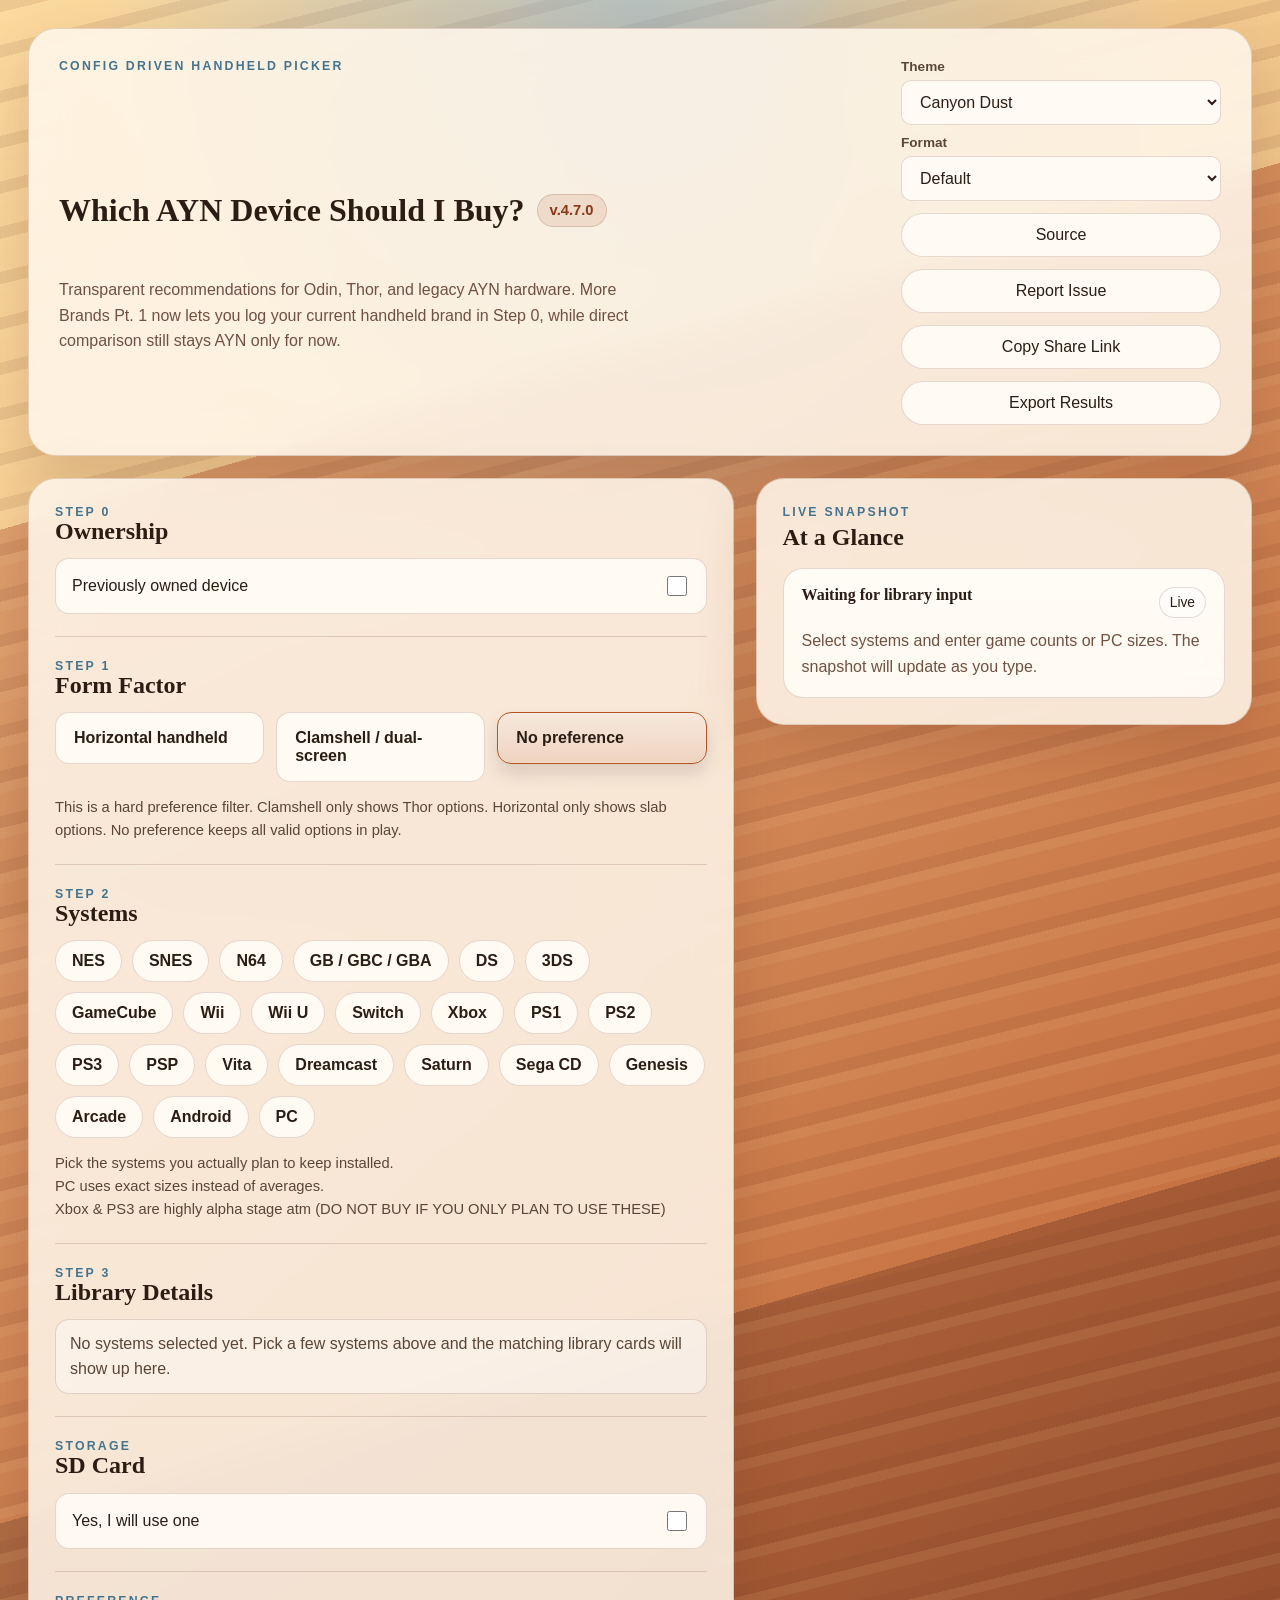
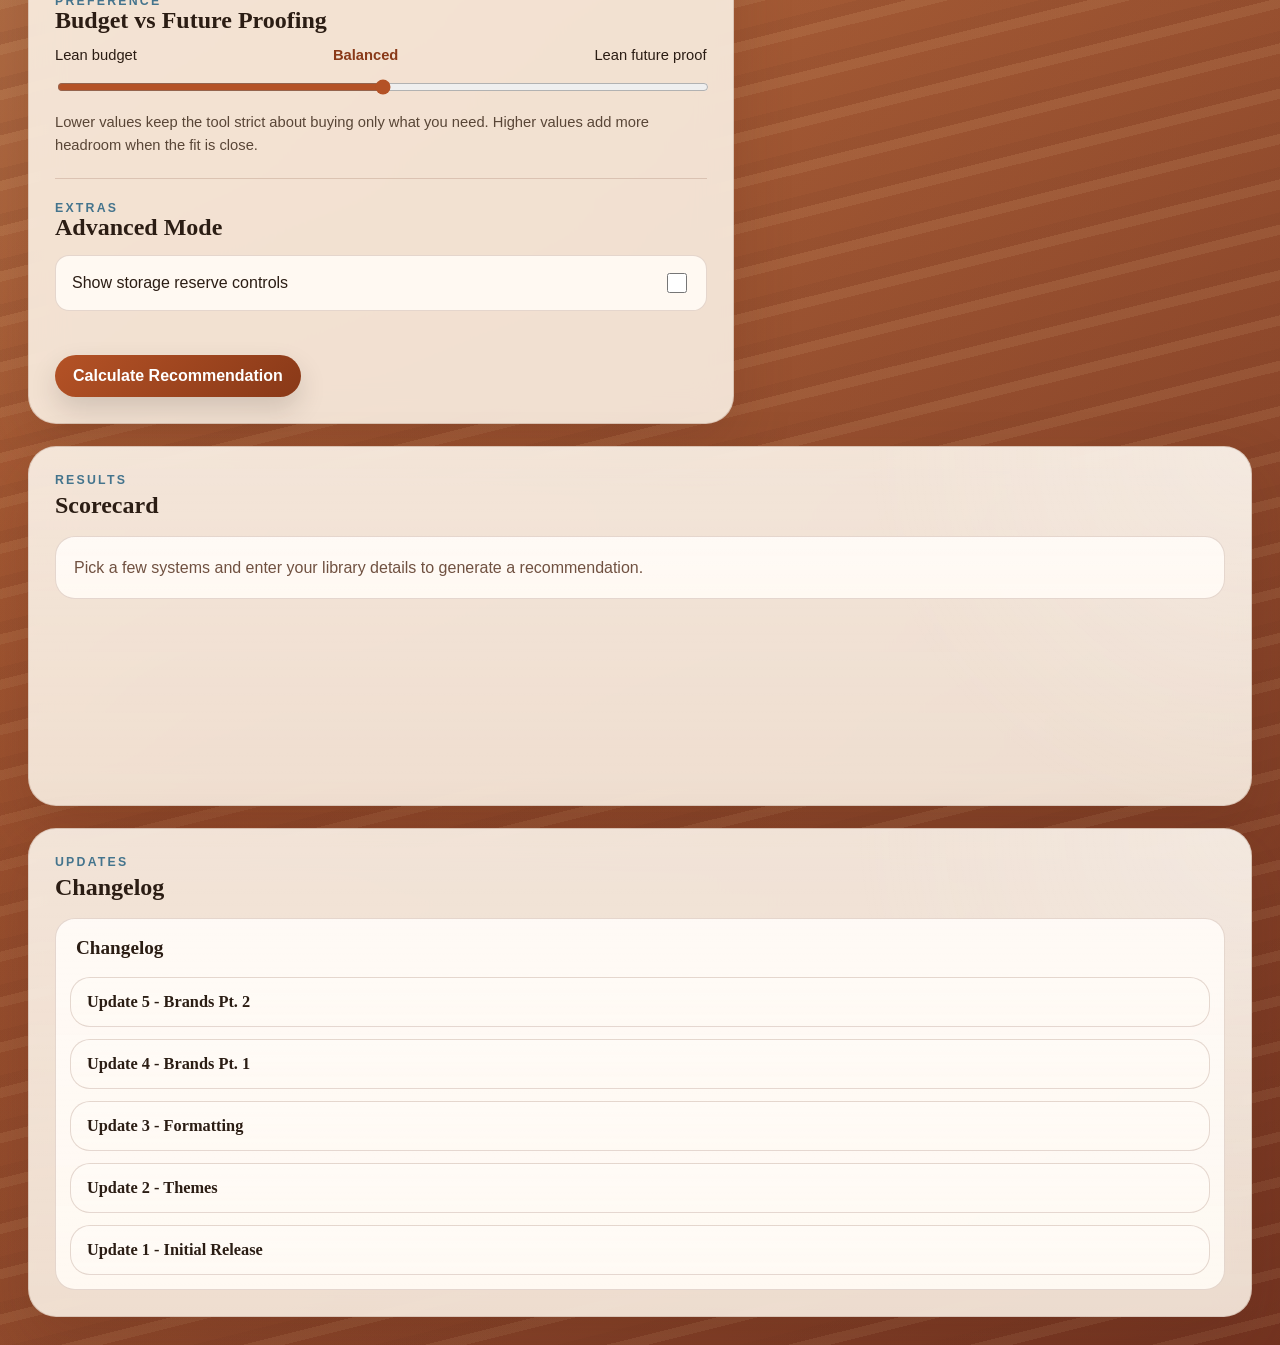
==== commit fdde65b6: "4.x Release Brands Added & Cleanup" ====
--- a/index.html
+++ b/index.html
@@ -20,7 +20,7 @@
   <meta name="twitter:description" content="A GitHub Pages tool that recommends the best AYN handheld based on your systems, storage needs, performance tier, form factor, and upgrade value.">
   <meta name="twitter:image" content="https://chimeragaming.github.io/Which2Buy/Which2Buy.png">
   <meta name="twitter:image:alt" content="Which AYN Device Should I Buy preview image">
-  <link rel="stylesheet" href="styles.css?v=3.6.0">
+  <link rel="stylesheet" href="styles.css?v=4.7.0">
 </head>
 <body data-theme="canyon-dust" data-format="default">
   <div class="theme-atmosphere" aria-hidden="true"></div>
@@ -182,11 +182,11 @@
         <p class="eyebrow">Config driven handheld picker</p>
         <div class="hero-title-row">
           <h1>Which AYN Device Should I Buy?</h1>
-        <span class="version-badge">v.3.6.0</span>
+        <span class="version-badge">v.4.7.0</span>
         </div>
         <p class="subtitle">
           Transparent recommendations for Odin, Thor, and legacy AYN hardware.
-          It shows the best fit, the minimum acceptable option, and when staying with your current device makes more sense.
+          More Brands Pt. 1 now lets you log your current handheld brand in Step 0, while direct comparison still stays AYN only for now.
         </p>
       </div>
       <div class="hero-actions">
@@ -204,7 +204,12 @@
             </label>
           </div>
         </div>
-        <a class="secondary-button" href="changelog.html">View Changelog</a>
+        <a
+          class="secondary-button"
+          href="https://github.com/ChimeraGaming/Which2Buy"
+          target="_blank"
+          rel="noreferrer"
+        >Source</a>
         <a
           class="secondary-button"
           href="https://github.com/ChimeraGaming/Which2Buy/issues"
@@ -225,23 +230,23 @@
                 <p class="section-kicker">Step 0</p>
                 <h2>Ownership</h2>
               </div>
-              <div class="choice-row default-only-control" id="ownershipChoices">
-                <label class="choice-card">
-                  <input type="radio" name="ownsDevice" value="no">
-                  <span>No AYN device yet</span>
-                </label>
-                <label class="choice-card">
-                  <input type="radio" name="ownsDevice" value="yes">
-                  <span>Yes, I already own one</span>
-                </label>
-              </div>
-              <label class="toggle-row simple-only-control" for="ownsDeviceToggle">
-                <span>Yes, I already own one</span>
+              <label class="toggle-row" for="ownsDeviceToggle">
+                <span>Previously owned device</span>
                 <input id="ownsDeviceToggle" type="checkbox">
               </label>
-              <div class="field" id="currentDeviceField" hidden>
-                <label for="currentDeviceSelect">Current device</label>
-                <select id="currentDeviceSelect"></select>
+              <div id="currentDeviceField" class="ownership-stack" hidden>
+                <div class="field">
+                  <label for="currentBrandSelect">Current brand</label>
+                  <select id="currentBrandSelect"></select>
+                </div>
+                <div class="field" id="currentBrandDeviceField" hidden>
+                  <label for="currentDeviceSelect">Current device</label>
+                  <select id="currentDeviceSelect"></select>
+                </div>
+                <p class="hint-text" id="currentOwnershipNotice" hidden>
+                  More Brands Pt. 1 stores your current brand and device for ownership context.
+                  Direct upgrade comparison still works only when your current device is an AYN model in the config.
+                </p>
               </div>
             </section>
 
@@ -303,17 +308,7 @@
                 <p class="section-kicker">Storage</p>
                 <h2>SD Card</h2>
               </div>
-              <div class="choice-row default-only-control" id="sdCardChoices">
-                <label class="choice-card">
-                  <input type="radio" name="useSdCard" value="no">
-                  <span>No SD card planned</span>
-                </label>
-                <label class="choice-card">
-                  <input type="radio" name="useSdCard" value="yes">
-                  <span>Yes, I will use one</span>
-                </label>
-              </div>
-              <label class="toggle-row simple-only-control" for="sdCardToggle">
+              <label class="toggle-row" for="sdCardToggle">
                 <span>Yes, I will use one</span>
                 <input id="sdCardToggle" type="checkbox">
               </label>
@@ -432,6 +427,97 @@
               <summary>Changelog</summary>
               <div class="changelog-group-body">
                 <details class="changelog-group">
+                  <summary>Update 5 - Brands Pt. 2</summary>
+                  <div class="changelog-group-body">
+                    <details class="changelog-group" open>
+                      <summary>5.0</summary>
+                      <div class="changelog-group-body">
+                        <details class="changelog-item" open>
+                          <summary>Placeholder</summary>
+                          <div class="changelog-body">
+                            <p>Selecting Brand Preference in Step 1.1.</p>
+                            <p>Steps may change by then. This is just a placeholder for what is coming.</p>
+                          </div>
+                        </details>
+                      </div>
+                    </details>
+                  </div>
+                </details>
+
+                <details class="changelog-group">
+                  <summary>Update 4 - Brands Pt. 1</summary>
+                  <div class="changelog-group-body">
+                    <details class="changelog-group" open>
+                      <summary>4.5 - SD Savings</summary>
+                      <div class="changelog-group-body">
+                        <details class="changelog-item" open>
+                          <summary>v.4.5</summary>
+                          <div class="changelog-body">
+                            <p>Added SD card savings detection for storage heavy ROM libraries.</p>
+                            <p>Default scorecard SD saver notes are now shown as a compact table.</p>
+                            <p>Storage labels now switch to TB once device or pool sizes cross 1024GB.</p>
+                          </div>
+                        </details>
+                      </div>
+                    </details>
+                    <details class="changelog-group" open>
+                      <summary>4.4 - Pricing</summary>
+                      <div class="changelog-group-body">
+                        <details class="changelog-item" open>
+                          <summary>v.4.4</summary>
+                          <div class="changelog-body">
+                            <p>Updated current AYN pricing to match the official AYN store.</p>
+                          </div>
+                        </details>
+                      </div>
+                    </details>
+                    <details class="changelog-group" open>
+                      <summary>4.3 - Form Cleanup</summary>
+                      <div class="changelog-group-body">
+                        <details class="changelog-item" open>
+                          <summary>v.4.3</summary>
+                          <div class="changelog-body">
+                            <p>Simple scorecard now uses Where2Buy as the root explorer folder.</p>
+                            <p>Properties V1 was removed and Simple fully took its place as the alternate format.</p>
+                            <p>Removed the redundant ownership question and kept one checkbox for previously owned devices.</p>
+                            <p>Brand and device fields now stay hidden until that box is checked.</p>
+                            <p>Advanced storage reserve controls now stay hidden until the checkbox is checked.</p>
+                            <p>Simple systems picker no longer collapses and stays open for multi select.</p>
+                            <p>Default Performance Score help now pops out above the score card, includes a B breakdown popup, and SD Card now uses one checkbox instead of duplicate controls.</p>
+                          </div>
+                        </details>
+                      </div>
+                    </details>
+                    <details class="changelog-group" open>
+                      <summary>4.2 - Score Cleanup</summary>
+                      <div class="changelog-group-body">
+                        <details class="changelog-item" open>
+                          <summary>v.4.2</summary>
+                          <div class="changelog-body">
+                            <p>Fit Score became Performance Score on a 100 point scale.</p>
+                            <p>Score help was simplified, the white native popup was removed, and the breakdown now matches the final score.</p>
+                          </div>
+                        </details>
+                      </div>
+                    </details>
+                    <details class="changelog-group" open>
+                      <summary>4.1 - Adding Brands</summary>
+                      <div class="changelog-group-body">
+                        <details class="changelog-item" open>
+                          <summary>v.4.1</summary>
+                          <div class="changelog-body">
+                            <p>Added common brands and models for current ownership comparison with AYN.</p>
+                            <p>Added pre order checks for things like Retroid Pocket 6.</p>
+                            <p>Pre order labels now appear when the official site shows that status.</p>
+                            <p>Pt. 2 will add cross brand identification, like AYN to Retroid and ANBERNIC to Miyoo.</p>
+                          </div>
+                        </details>
+                      </div>
+                    </details>
+                  </div>
+                </details>
+
+                <details class="changelog-group">
                   <summary>Update 3 - Formatting</summary>
                   <div class="changelog-group-body">
                     <details class="changelog-group" open>
@@ -781,7 +867,7 @@
 
   <script src="systems.js?v=2.4.1" defer></script>
   <script src="devices.js?v=2.4.1" defer></script>
-  <script src="rules.js?v=3.6.0" defer></script>
-  <script src="app.js?v=3.6.0" defer></script>
+  <script src="rules.js?v=4.7.0" defer></script>
+  <script src="app.js?v=4.7.0" defer></script>
 </body>
 </html>
--- a/styles.css
+++ b/styles.css
@@ -1578,6 +1578,18 @@
   gap: 8px;
 }
 
+.field[hidden],
+.ownership-stack[hidden],
+.hint-text[hidden],
+[hidden] {
+  display: none !important;
+}
+
+.ownership-stack {
+  display: grid;
+  gap: 12px;
+}
+
 .field label,
 .field > span,
 .field > label {
@@ -1821,6 +1833,10 @@
   background: var(--surface-3);
 }
 
+.advanced-panel[hidden] {
+  display: none !important;
+}
+
 .action-row {
   display: flex;
   flex-wrap: wrap;
@@ -1925,7 +1941,7 @@
 
 .story-hero {
   position: relative;
-  overflow: hidden;
+  overflow: visible;
   padding: clamp(24px, 4vw, 40px);
   background:
     radial-gradient(circle at top right, var(--surface-2), transparent 24%),
@@ -2022,7 +2038,7 @@
 
 .story-burst {
   position: relative;
-  z-index: 1;
+  z-index: 8;
   align-self: stretch;
   display: grid;
   gap: 8px;
@@ -2088,7 +2104,7 @@
   content: attr(data-tip);
   left: 0;
   top: calc(100% + 10px);
-  width: min(280px, 70vw);
+  width: min(440px, calc(100vw - 48px));
   padding: 10px 12px;
   border-radius: 12px;
   border: 1px solid var(--line);
@@ -2100,9 +2116,37 @@
   font-size: 0.82rem;
   line-height: 1.45;
   font-weight: 500;
-  white-space: normal;
+  white-space: pre-line;
   transform: translateY(4px);
   z-index: 24;
+}
+
+.info-hint-pop-top::before {
+  top: auto;
+  bottom: calc(100% + 5px);
+  transform: rotate(45deg) translateY(-4px);
+  z-index: 41;
+}
+
+.info-hint-pop-top::after {
+  top: auto;
+  bottom: calc(100% + 10px);
+  transform: translateY(-4px);
+  z-index: 40;
+}
+
+.info-hint-wide::after {
+  width: min(520px, calc(100vw - 48px));
+}
+
+.story-burst .info-hint-pop-top::before {
+  left: auto;
+  right: 9px;
+}
+
+.story-burst .info-hint-pop-top::after {
+  left: auto;
+  right: 0;
 }
 
 .info-hint:hover::before,
@@ -2119,6 +2163,16 @@
 
 .info-hint:hover::after,
 .info-hint:focus-visible::after {
+  transform: translateY(0);
+}
+
+.info-hint-pop-top:hover::before,
+.info-hint-pop-top:focus-visible::before {
+  transform: rotate(45deg) translateY(0);
+}
+
+.info-hint-pop-top:hover::after,
+.info-hint-pop-top:focus-visible::after {
   transform: translateY(0);
 }
 
@@ -2224,6 +2278,57 @@
   line-height: 1.5;
 }
 
+.story-sd-saver {
+  padding: 14px;
+  border-radius: var(--radius-md);
+  background: var(--surface-4);
+  border: 1px solid var(--line);
+  display: grid;
+  gap: 10px;
+}
+
+.story-sd-saver-copy {
+  margin: 0;
+  color: var(--text);
+  line-height: 1.5;
+}
+
+.story-sd-saver-warning {
+  margin: -2px 0 0;
+  color: var(--muted-strong);
+  line-height: 1.45;
+  font-size: 0.92rem;
+}
+
+.story-sd-saver-table {
+  display: grid;
+  gap: 6px;
+}
+
+.story-sd-saver-row {
+  display: grid;
+  grid-template-columns: minmax(76px, 92px) minmax(0, 1fr) minmax(74px, 92px);
+  gap: 12px;
+  align-items: center;
+  padding: 8px 0;
+  border-top: 1px solid var(--line);
+  color: var(--text);
+}
+
+.story-sd-saver-head {
+  border-top: 0;
+  padding-top: 0;
+  color: var(--muted-strong);
+  font-size: 0.82rem;
+  letter-spacing: 0.08em;
+  text-transform: uppercase;
+}
+
+.story-sd-saver-row span:last-child {
+  text-align: right;
+  font-weight: 700;
+}
+
 .story-meter-grid {
   display: grid;
   gap: 12px;
@@ -2284,7 +2389,7 @@
   display: inline-flex;
   align-items: center;
   justify-content: center;
-  min-width: 56px;
+  min-width: 78px;
   min-height: 56px;
   border-radius: 18px;
   border: 1px solid var(--line);
@@ -2394,7 +2499,7 @@
 }
 
 .candidate-score {
-  min-width: 72px;
+  min-width: 88px;
   text-align: right;
   font-size: 1.15rem;
   font-weight: 700;
@@ -2512,704 +2617,6 @@
 
 .hidden {
   display: none !important;
-}
-
-body[data-format="properties"] {
-  --radius-xl: 12px;
-  --radius-lg: 8px;
-  --radius-md: 5px;
-  --radius-sm: 4px;
-  --shadow: 0 8px 20px rgba(0, 0, 0, 0.14);
-  font-family: "Segoe UI", Tahoma, "Aptos", sans-serif;
-}
-
-body[data-format="properties"] h1,
-body[data-format="properties"] h2,
-body[data-format="properties"] h3,
-body[data-format="properties"] h4 {
-  font-family: "Segoe UI", Tahoma, "Aptos", sans-serif;
-  line-height: 1.15;
-}
-
-body[data-format="properties"] .page-shell {
-  max-width: 1360px;
-  padding: 16px;
-}
-
-body[data-format="properties"] .layout,
-body[data-format="properties"] .layout-top,
-body[data-format="properties"] .page-stack,
-body[data-format="properties"] .system-cards,
-body[data-format="properties"] .snapshot-cards,
-body[data-format="properties"] .results-content,
-body[data-format="properties"] .scorecard-story,
-body[data-format="properties"] .results-grid,
-body[data-format="properties"] .breakdown-grid,
-body[data-format="properties"] .candidate-grid,
-body[data-format="properties"] .story-metric-strip,
-body[data-format="properties"] .story-breakdown-grid,
-body[data-format="properties"] .story-choice-grid,
-body[data-format="properties"] .story-rank-grid,
-body[data-format="properties"] .story-meter-grid,
-body[data-format="properties"] .changelog-list,
-body[data-format="properties"] .changelog-group-body {
-  gap: 8px;
-}
-
-body[data-format="properties"] .layout-top {
-  grid-template-columns: minmax(0, 1.45fr) minmax(280px, 0.82fr);
-}
-
-body[data-format="properties"] .panel,
-body[data-format="properties"] .system-card,
-body[data-format="properties"] .snapshot-card,
-body[data-format="properties"] .result-card,
-body[data-format="properties"] .detail-card,
-body[data-format="properties"] .candidate-card,
-body[data-format="properties"] .breakdown-card,
-body[data-format="properties"] .story-hero,
-body[data-format="properties"] .story-panel,
-body[data-format="properties"] .story-metric-card,
-body[data-format="properties"] .story-meter-card,
-body[data-format="properties"] .story-breakdown-card,
-body[data-format="properties"] .story-choice-card,
-body[data-format="properties"] .story-rank-card,
-body[data-format="properties"] .changelog-group,
-body[data-format="properties"] .changelog-item {
-  backdrop-filter: none;
-  box-shadow:
-    inset 0 1px 0 rgba(255, 255, 255, 0.04),
-    0 3px 10px rgba(0, 0, 0, 0.08);
-}
-
-body[data-format="properties"] .hero,
-body[data-format="properties"] .main-panel,
-body[data-format="properties"] .snapshot-panel,
-body[data-format="properties"] .results-frame,
-body[data-format="properties"] .results-panel,
-body[data-format="properties"] .changelog-page-panel {
-  padding: 16px;
-}
-
-body[data-format="properties"] .hero {
-  gap: 16px;
-}
-
-body[data-format="properties"] .hero-actions {
-  width: min(100%, 260px);
-  gap: 8px;
-}
-
-body[data-format="properties"] .theme-picker-block,
-body[data-format="properties"] .picker-stack {
-  gap: 6px;
-}
-
-body[data-format="properties"] .hero-title-row {
-  gap: 8px;
-}
-
-body[data-format="properties"] h1 {
-  font-size: clamp(1.9rem, 4vw, 2.7rem);
-}
-
-body[data-format="properties"] h2 {
-  font-size: 1.22rem;
-}
-
-body[data-format="properties"] .eyebrow,
-body[data-format="properties"] .section-kicker,
-body[data-format="properties"] .story-kicker,
-body[data-format="properties"] .story-step,
-body[data-format="properties"] .story-metric-label,
-body[data-format="properties"] .story-choice-label,
-body[data-format="properties"] .story-breakdown-label {
-  letter-spacing: 0.1em;
-  font-size: 0.68rem;
-}
-
-body[data-format="properties"] .version-badge,
-body[data-format="properties"] .pill,
-body[data-format="properties"] .tag,
-body[data-format="properties"] .mini-tag,
-body[data-format="properties"] .story-chip {
-  border-radius: 4px;
-}
-
-body[data-format="properties"] .subtitle,
-body[data-format="properties"] .story-lead,
-body[data-format="properties"] .story-body,
-body[data-format="properties"] .story-subnote,
-body[data-format="properties"] .story-metric-copy,
-body[data-format="properties"] .story-meter-copy,
-body[data-format="properties"] .story-breakdown-copy,
-body[data-format="properties"] .story-choice-copy,
-body[data-format="properties"] .story-rank-copy,
-body[data-format="properties"] .hint-text,
-body[data-format="properties"] .inline-note {
-  line-height: 1.45;
-}
-
-body[data-format="properties"] .section-block {
-  gap: 10px;
-  padding: 14px 0;
-}
-
-body[data-format="properties"] .compact-heading {
-  margin-bottom: 10px;
-}
-
-body[data-format="properties"] .choice-row {
-  gap: 8px;
-  grid-template-columns: repeat(auto-fit, minmax(140px, 1fr));
-}
-
-body[data-format="properties"] .choice-card span,
-body[data-format="properties"] .field input,
-body[data-format="properties"] .field select,
-body[data-format="properties"] .toggle-row,
-body[data-format="properties"] .system-chip,
-body[data-format="properties"] .story-list div,
-body[data-format="properties"] .compact-story-list div,
-body[data-format="properties"] .story-subnote,
-body[data-format="properties"] .inline-note {
-  border-radius: 4px;
-  padding: 9px 10px;
-}
-
-body[data-format="properties"] .system-chip {
-  padding: 8px 10px;
-}
-
-body[data-format="properties"] .system-card,
-body[data-format="properties"] .snapshot-card,
-body[data-format="properties"] .result-card,
-body[data-format="properties"] .detail-card,
-body[data-format="properties"] .candidate-card,
-body[data-format="properties"] .breakdown-card,
-body[data-format="properties"] .advanced-panel,
-body[data-format="properties"] .stat-box,
-body[data-format="properties"] .story-metric-card,
-body[data-format="properties"] .story-meter-card,
-body[data-format="properties"] .story-breakdown-card,
-body[data-format="properties"] .story-choice-card,
-body[data-format="properties"] .story-rank-card {
-  padding: 12px;
-}
-
-body[data-format="properties"] .system-card,
-body[data-format="properties"] .story-panel {
-  gap: 12px;
-}
-
-body[data-format="properties"] .system-card-grid {
-  grid-template-columns: repeat(auto-fit, minmax(150px, 1fr));
-  gap: 8px;
-}
-
-body[data-format="properties"] .snapshot-cards {
-  grid-template-columns: repeat(2, minmax(0, 1fr));
-}
-
-body[data-format="properties"] .story-hero {
-  padding: 16px;
-}
-
-body[data-format="properties"] .story-hero::before {
-  width: 10rem;
-  height: 10rem;
-  right: -3rem;
-  top: -3rem;
-}
-
-body[data-format="properties"] .story-hero-grid {
-  grid-template-columns: minmax(0, 1fr) minmax(180px, 220px);
-  gap: 12px;
-}
-
-body[data-format="properties"] .story-title {
-  font-size: clamp(2rem, 4vw, 3.2rem);
-  max-width: none;
-}
-
-body[data-format="properties"] .story-burst {
-  gap: 6px;
-  padding: 14px;
-  border-radius: 6px;
-}
-
-body[data-format="properties"] .story-burst-value {
-  font-size: clamp(2.3rem, 5vw, 3.8rem);
-}
-
-body[data-format="properties"] .story-metric-strip {
-  grid-template-columns: repeat(auto-fit, minmax(180px, 1fr));
-}
-
-body[data-format="properties"] .story-metric-card {
-  min-height: 0;
-}
-
-body[data-format="properties"] .story-metric-value {
-  font-size: clamp(1.5rem, 3vw, 2.2rem);
-  margin: 6px 0;
-}
-
-body[data-format="properties"] .story-panel {
-  padding: 14px;
-  gap: 12px;
-}
-
-body[data-format="properties"] .story-columns {
-  grid-template-columns: minmax(0, 1fr) minmax(220px, 0.78fr);
-  gap: 12px;
-}
-
-body[data-format="properties"] .story-chip-row,
-body[data-format="properties"] .pill-row,
-body[data-format="properties"] .tag-row,
-body[data-format="properties"] .mini-meta {
-  gap: 6px;
-}
-
-body[data-format="properties"] .story-chip,
-body[data-format="properties"] .pill,
-body[data-format="properties"] .tag,
-body[data-format="properties"] .mini-tag {
-  padding: 6px 8px;
-  font-size: 0.8rem;
-}
-
-body[data-format="properties"] .story-meter-track {
-  height: 8px;
-  margin: 6px 0;
-}
-
-body[data-format="properties"] .story-breakdown-grid {
-  grid-template-columns: repeat(auto-fit, minmax(180px, 1fr));
-}
-
-body[data-format="properties"] .story-choice-grid {
-  grid-template-columns: repeat(auto-fit, minmax(220px, 1fr));
-}
-
-body[data-format="properties"] .story-rank-grid {
-  grid-template-columns: repeat(auto-fit, minmax(190px, 1fr));
-}
-
-body[data-format="properties"] .story-rank-index,
-body[data-format="properties"] .story-rank-score {
-  min-width: 42px;
-  min-height: 42px;
-  border-radius: 4px;
-}
-
-body[data-format="properties"] .primary-button,
-body[data-format="properties"] .secondary-button,
-body[data-format="properties"] .mini-button {
-  border-radius: 4px;
-  padding: 9px 12px;
-  box-shadow: none;
-}
-
-body[data-format="properties"] .action-row {
-  padding-top: 14px;
-}
-
-body[data-format="properties"] .changelog-group > summary,
-body[data-format="properties"] .changelog-item summary {
-  font-family: "Segoe UI", Tahoma, "Aptos", sans-serif;
-}
-
-body[data-format="properties"] {
-  --panel: rgba(246, 248, 251, 0.96);
-  --panel-strong: rgba(255, 255, 255, 0.985);
-  --surface-1: rgba(15, 23, 42, 0.018);
-  --surface-2: rgba(15, 23, 42, 0.03);
-  --surface-3: rgba(232, 238, 245, 0.82);
-  --surface-4: rgba(224, 231, 239, 0.9);
-  --surface-5: rgba(214, 223, 233, 0.96);
-  --surface-6: rgba(205, 215, 226, 0.98);
-  --surface-contrast: rgba(0, 0, 0, 0.08);
-  --surface-track: rgba(0, 0, 0, 0.08);
-  --text: #1e2a38;
-  --muted: #596574;
-  --muted-strong: #41505f;
-  --placeholder: rgba(68, 79, 92, 0.62);
-  --line: rgba(27, 39, 52, 0.14);
-  --shadow: 0 30px 90px rgba(0, 0, 0, 0.26), 0 6px 18px rgba(0, 0, 0, 0.12);
-}
-
-body[data-format="properties"] .page-shell,
-body[data-format="properties"] .page-shell-narrow {
-  max-width: 1220px;
-  margin: 44px auto 24px;
-  padding: 0;
-  overflow: hidden;
-  border-radius: 2px;
-  border: 1px solid rgba(19, 28, 38, 0.26);
-  background: rgba(248, 250, 253, 0.96);
-  box-shadow: var(--shadow);
-}
-
-body[data-format="properties"] .hero {
-  display: grid;
-  grid-template-columns: minmax(0, 1fr) minmax(300px, 320px);
-  gap: 16px 18px;
-  margin: 0;
-  padding: 44px 18px 16px;
-  border: 0;
-  border-radius: 0;
-  background:
-    linear-gradient(180deg, rgba(255, 255, 255, 0.98), rgba(245, 248, 252, 0.97) 70%, rgba(239, 243, 248, 0.94));
-  box-shadow: none;
-  backdrop-filter: none;
-  border-bottom: 1px solid rgba(24, 35, 48, 0.12);
-}
-
-body[data-format="properties"] .hero-copy {
-  gap: 8px;
-  max-width: none;
-}
-
-body[data-format="properties"] .eyebrow {
-  letter-spacing: 0;
-  text-transform: none;
-  font-size: 0.78rem;
-  color: #6c7684;
-}
-
-body[data-format="properties"] h1 {
-  font-size: clamp(1.45rem, 3vw, 1.85rem);
-  font-weight: 400;
-  color: var(--accent-strong);
-}
-
-body[data-format="properties"] .subtitle {
-  max-width: none;
-  font-size: 0.9rem;
-  line-height: 1.45;
-}
-
-body[data-format="properties"] .version-badge {
-  border-radius: 3px;
-  padding: 4px 8px;
-  background: rgba(0, 0, 0, 0.04);
-  color: var(--accent-strong);
-}
-
-body[data-format="properties"] .hero-actions {
-  width: 100%;
-  grid-template-columns: repeat(2, minmax(0, 1fr));
-  gap: 6px;
-}
-
-body[data-format="properties"] .picker-stack {
-  grid-column: 1 / -1;
-  display: grid;
-  grid-template-columns: repeat(2, minmax(0, 1fr));
-  gap: 6px;
-}
-
-body[data-format="properties"] .compact-field {
-  gap: 4px;
-}
-
-body[data-format="properties"] .compact-field span {
-  font-size: 0.76rem;
-  color: #677280;
-}
-
-body[data-format="properties"] .layout {
-  gap: 0;
-  background: rgba(255, 255, 255, 0.96);
-}
-
-body[data-format="properties"] .layout-top {
-  grid-template-columns: 220px minmax(0, 1fr);
-  gap: 0;
-  align-items: stretch;
-}
-
-body[data-format="properties"] .main-panel {
-  order: 2;
-  padding: 18px;
-  border: 0;
-  border-radius: 0;
-  box-shadow: none;
-  background: transparent;
-  backdrop-filter: none;
-}
-
-body[data-format="properties"] .sidebar {
-  order: 1;
-  position: static;
-  gap: 0;
-  border-right: 1px solid rgba(24, 35, 48, 0.12);
-  background:
-    linear-gradient(180deg, rgba(248, 250, 252, 0.98), rgba(239, 243, 247, 0.98));
-}
-
-body[data-format="properties"] .snapshot-panel {
-  padding: 14px 12px;
-  border: 0;
-  border-radius: 0;
-  box-shadow: none;
-  background: transparent;
-  backdrop-filter: none;
-}
-
-body[data-format="properties"] .snapshot-panel .section-heading {
-  margin-bottom: 8px;
-}
-
-body[data-format="properties"] .snapshot-panel .section-kicker {
-  display: none;
-}
-
-body[data-format="properties"] .snapshot-panel h2 {
-  font-size: 0.96rem;
-  font-weight: 600;
-  color: #647080;
-}
-
-body[data-format="properties"] .results-panel,
-body[data-format="properties"] .changelog-page-panel {
-  padding: 0;
-  border: 0;
-  border-top: 1px solid rgba(24, 35, 48, 0.12);
-  border-radius: 0;
-  box-shadow: none;
-  background: rgba(255, 255, 255, 0.96);
-  backdrop-filter: none;
-}
-
-body[data-format="properties"] .results-frame {
-  padding: 18px;
-}
-
-body[data-format="properties"] .section-heading {
-  gap: 3px;
-}
-
-body[data-format="properties"] .section-heading h2 {
-  font-size: 1rem;
-  font-weight: 600;
-  color: var(--accent-strong);
-}
-
-body[data-format="properties"] .section-block {
-  gap: 10px;
-  padding: 14px 0;
-  border-bottom: 1px solid rgba(24, 35, 48, 0.1);
-}
-
-body[data-format="properties"] .choice-row {
-  gap: 8px;
-  grid-template-columns: repeat(auto-fit, minmax(150px, 1fr));
-}
-
-body[data-format="properties"] .choice-card span,
-body[data-format="properties"] .field input,
-body[data-format="properties"] .field select,
-body[data-format="properties"] .toggle-row,
-body[data-format="properties"] .system-chip,
-body[data-format="properties"] .advanced-panel,
-body[data-format="properties"] .stat-box,
-body[data-format="properties"] .inline-note,
-body[data-format="properties"] .story-subnote,
-body[data-format="properties"] .story-list div,
-body[data-format="properties"] .compact-story-list div {
-  border-radius: 3px;
-  background: linear-gradient(180deg, rgba(255, 255, 255, 0.98), rgba(245, 248, 251, 0.98));
-  border-color: rgba(24, 35, 48, 0.14);
-  box-shadow: inset 0 1px 0 rgba(255, 255, 255, 0.82);
-}
-
-body[data-format="properties"] .choice-card span,
-body[data-format="properties"] .field input,
-body[data-format="properties"] .field select,
-body[data-format="properties"] .toggle-row {
-  padding: 9px 10px;
-}
-
-body[data-format="properties"] .choice-card input:checked + span,
-body[data-format="properties"] .system-chip.is-selected {
-  border-color: rgba(56, 102, 168, 0.36);
-  background:
-    linear-gradient(180deg, rgba(229, 238, 248, 0.98), rgba(217, 229, 244, 0.98));
-  box-shadow:
-    inset 0 1px 0 rgba(255, 255, 255, 0.86),
-    0 0 0 1px rgba(56, 102, 168, 0.08);
-}
-
-body[data-format="properties"] .system-card,
-body[data-format="properties"] .story-hero,
-body[data-format="properties"] .story-panel,
-body[data-format="properties"] .story-metric-card,
-body[data-format="properties"] .story-meter-card,
-body[data-format="properties"] .story-breakdown-card,
-body[data-format="properties"] .story-choice-card,
-body[data-format="properties"] .story-rank-card,
-body[data-format="properties"] .snapshot-card,
-body[data-format="properties"] .result-card,
-body[data-format="properties"] .detail-card,
-body[data-format="properties"] .candidate-card,
-body[data-format="properties"] .breakdown-card,
-body[data-format="properties"] .changelog-group,
-body[data-format="properties"] .changelog-item {
-  border-radius: 3px;
-  box-shadow: none;
-}
-
-body[data-format="properties"] .properties-empty {
-  padding: 24px 18px;
-  border: 1px solid rgba(24, 35, 48, 0.14);
-  border-radius: 3px;
-  background: rgba(255, 255, 255, 0.98);
-  color: #55616f;
-  line-height: 1.55;
-}
-
-body[data-format="properties"] .properties-sheet {
-  border: 1px solid rgba(24, 35, 48, 0.14);
-  border-radius: 3px;
-  background: rgba(255, 255, 255, 0.985);
-  overflow: hidden;
-}
-
-body[data-format="properties"] .properties-sheet-header {
-  display: grid;
-  grid-template-columns: minmax(0, 1fr) minmax(220px, 280px);
-  gap: 22px;
-  align-items: center;
-  padding: 16px;
-  background:
-    linear-gradient(180deg, rgba(255, 255, 255, 0.99), rgba(244, 247, 251, 0.98));
-  border-bottom: 1px solid rgba(24, 35, 48, 0.12);
-}
-
-body[data-format="properties"] .properties-sheet-copy {
-  display: grid;
-  gap: 8px;
-}
-
-body[data-format="properties"] .properties-caption {
-  color: #2f5d95;
-  font-size: 1rem;
-}
-
-body[data-format="properties"] .properties-sheet-title {
-  font-family: "Segoe UI", Tahoma, "Aptos", sans-serif;
-  font-size: clamp(1.8rem, 4vw, 2.35rem);
-  font-weight: 300;
-  color: #1c2b3b;
-}
-
-body[data-format="properties"] .properties-sheet-lead {
-  color: #556270;
-  line-height: 1.5;
-  max-width: 70ch;
-}
-
-body[data-format="properties"] .properties-logo-panel {
-  display: grid;
-  gap: 8px;
-  align-content: center;
-  align-self: stretch;
-  padding-left: 18px;
-  border-left: 1px solid rgba(24, 35, 48, 0.12);
-}
-
-body[data-format="properties"] .properties-group {
-  padding: 0 16px 12px;
-}
-
-body[data-format="properties"] .properties-group + .properties-group {
-  border-top: 1px solid rgba(24, 35, 48, 0.1);
-}
-
-body[data-format="properties"] .properties-group-title {
-  margin: 12px 0 6px;
-  font-family: "Segoe UI", Tahoma, "Aptos", sans-serif;
-  font-size: 1rem;
-  font-weight: 600;
-  color: #2d3e54;
-}
-
-body[data-format="properties"] .properties-row {
-  display: grid;
-  grid-template-columns: 210px minmax(0, 1fr);
-  gap: 12px;
-  padding: 5px 0;
-}
-
-body[data-format="properties"] .properties-row-label {
-  color: #5e6976;
-  font-size: 0.88rem;
-}
-
-body[data-format="properties"] .properties-row-value {
-  color: #1d2734;
-  font-size: 0.92rem;
-  font-weight: 600;
-}
-
-body[data-format="properties"] .properties-library {
-  display: grid;
-}
-
-body[data-format="properties"] .properties-library-row {
-  display: grid;
-  grid-template-columns: 140px 110px minmax(0, 1fr);
-  gap: 12px;
-  padding: 6px 0;
-  border-top: 1px solid rgba(24, 35, 48, 0.06);
-}
-
-body[data-format="properties"] .properties-library-row:first-child {
-  border-top: 0;
-}
-
-body[data-format="properties"] .properties-library-name {
-  color: #1f2a36;
-  font-weight: 600;
-}
-
-body[data-format="properties"] .properties-library-count {
-  color: #5c6876;
-  font-size: 0.86rem;
-}
-
-body[data-format="properties"] .properties-library-total {
-  color: #2c3a49;
-  font-size: 0.9rem;
-}
-
-body[data-format="properties"] .properties-note-list {
-  display: grid;
-  gap: 8px;
-  padding-top: 6px;
-}
-
-body[data-format="properties"] .properties-note {
-  padding: 8px 10px;
-  border: 1px solid rgba(24, 35, 48, 0.1);
-  border-radius: 3px;
-  background: rgba(243, 246, 250, 0.96);
-  color: #24303d;
-  line-height: 1.45;
-}
-
-body[data-format="properties"] .changelog-group,
-body[data-format="properties"] .changelog-item {
-  background:
-    linear-gradient(180deg, rgba(255, 255, 255, 0.99), rgba(245, 248, 251, 0.99));
-}
-
-body[data-format="properties"] .changelog-group > summary,
-body[data-format="properties"] .changelog-item summary {
-  color: #1f2a36;
 }
 
 body[data-format="simple"] .page-shell {
@@ -3421,38 +2828,10 @@
   padding-top: 10px;
 }
 
-body[data-format="simple"] .simple-system-menu summary {
-  position: relative;
-  cursor: pointer;
-  padding-right: 30px;
-  list-style: none;
+body[data-format="simple"] .simple-system-label {
   font-size: 0.86rem;
   font-weight: 700;
   color: var(--muted-strong);
-}
-
-body[data-format="simple"] .simple-system-menu summary::-webkit-details-marker {
-  display: none;
-}
-
-body[data-format="simple"] .simple-system-menu summary::after {
-  content: "+";
-  position: absolute;
-  right: 0;
-  top: 50%;
-  transform: translateY(-50%);
-  width: 20px;
-  height: 20px;
-  border: 1px solid var(--line);
-  border-radius: 6px;
-  display: grid;
-  place-items: center;
-  background: var(--surface-3);
-  color: var(--accent-strong);
-}
-
-body[data-format="simple"] .simple-system-menu[open] summary::after {
-  content: "-";
 }
 
 body[data-format="simple"] .simple-system-options {
@@ -3638,6 +3017,41 @@
   font-size: 0.88rem;
 }
 
+body[data-format="simple"] .simple-explorer-path {
+  display: flex;
+  flex-wrap: wrap;
+  gap: 8px;
+  align-items: center;
+  color: #cad8e3;
+  font-size: 0.9rem;
+}
+
+body[data-format="simple"] .simple-explorer-host,
+body[data-format="simple"] .simple-explorer-node {
+  display: inline-flex;
+  align-items: center;
+  min-height: 30px;
+  padding: 0 10px;
+  border-radius: 9px;
+  border: 1px solid rgba(255, 255, 255, 0.08);
+  background: rgba(255, 255, 255, 0.04);
+}
+
+body[data-format="simple"] .simple-explorer-host {
+  color: #f5fbff;
+  font-weight: 700;
+}
+
+body[data-format="simple"] .simple-explorer-node {
+  color: #d7e6f2;
+}
+
+body[data-format="simple"] .simple-explorer-node::before {
+  content: "\\";
+  color: #7f97aa;
+  margin-right: 8px;
+}
+
 body[data-format="simple"] .simple-terminal-command {
   color: var(--accent);
   font-size: 0.92rem;
@@ -3725,41 +3139,6 @@
     grid-template-columns: 1fr;
   }
 
-  body[data-format="properties"] .page-shell,
-  body[data-format="properties"] .page-shell-narrow {
-    margin-top: 20px;
-  }
-
-  body[data-format="properties"] .hero {
-    grid-template-columns: 1fr;
-  }
-
-  body[data-format="properties"] .hero-actions {
-    grid-template-columns: 1fr 1fr;
-  }
-
-  body[data-format="properties"] .layout-top {
-    grid-template-columns: 1fr;
-  }
-
-  body[data-format="properties"] .sidebar {
-    border-right: 0;
-    border-bottom: 1px solid rgba(24, 35, 48, 0.12);
-  }
-
-  body[data-format="properties"] .properties-sheet-header,
-  body[data-format="properties"] .properties-row,
-  body[data-format="properties"] .properties-library-row {
-    grid-template-columns: 1fr;
-  }
-
-  body[data-format="properties"] .properties-logo-panel {
-    border-left: 0;
-    border-top: 1px solid rgba(24, 35, 48, 0.12);
-    padding-left: 0;
-    padding-top: 12px;
-  }
-
   body[data-format="simple"] .layout-top,
   body[data-format="simple"] .simple-library-row,
   body[data-format="simple"] .simple-library-row-pc,
@@ -3814,24 +3193,6 @@
     max-width: none;
   }
 
-  body[data-format="properties"] .hero-actions,
-  body[data-format="properties"] .picker-stack,
-  body[data-format="properties"] .snapshot-cards {
-    grid-template-columns: 1fr;
-  }
-
-  body[data-format="properties"] .page-shell,
-  body[data-format="properties"] .page-shell-narrow {
-    margin-top: 12px;
-  }
-
-  body[data-format="properties"] .hero,
-  body[data-format="properties"] .main-panel,
-  body[data-format="properties"] .snapshot-panel,
-  body[data-format="properties"] .results-frame {
-    padding: 14px;
-  }
-
   body[data-format="simple"] .simple-prompt-line {
     grid-template-columns: 1fr;
     gap: 4px;
@@ -3839,548 +3200,6 @@
 
   body[data-format="simple"] .simple-prompt-dots {
     display: none;
-  }
-}
-
-body[data-format="properties"] {
-  --properties-shell: rgba(18, 13, 46, 0.94);
-  --properties-panel: rgba(26, 20, 64, 0.9);
-  --properties-panel-strong: rgba(34, 26, 81, 0.95);
-  --properties-field: rgba(255, 255, 255, 0.05);
-  --properties-field-strong: rgba(255, 255, 255, 0.1);
-  --properties-line: rgba(178, 164, 255, 0.14);
-  --properties-text: #f7f4ff;
-  --properties-muted: rgba(234, 229, 255, 0.8);
-  --properties-hint: rgba(234, 229, 255, 0.64);
-}
-
-body[data-format="properties"] .page-shell,
-body[data-format="properties"] .page-shell-narrow {
-  max-width: 1140px;
-  margin: 28px auto 36px;
-  padding: 0;
-  border: 0;
-  border-radius: 0;
-  background: transparent;
-  box-shadow: none;
-  overflow: visible;
-}
-
-body[data-format="properties"] .hero,
-body[data-format="properties"] .main-panel,
-body[data-format="properties"] .snapshot-panel,
-body[data-format="properties"] .results-panel,
-body[data-format="properties"] .changelog-page-panel {
-  border: 1px solid var(--properties-line);
-  border-radius: 14px;
-  background:
-    linear-gradient(180deg, rgba(255, 255, 255, 0.03), rgba(255, 255, 255, 0.015)),
-    linear-gradient(180deg, var(--properties-panel-strong), var(--properties-panel));
-  box-shadow: none;
-  backdrop-filter: blur(16px);
-}
-
-body[data-format="properties"] .hero {
-  grid-template-columns: minmax(0, 1fr) minmax(280px, 340px);
-  gap: 16px 18px;
-  margin: 0 0 18px;
-  padding: 16px 18px;
-}
-
-body[data-format="properties"] .hero-copy {
-  gap: 10px;
-}
-
-body[data-format="properties"] .eyebrow {
-  font-size: 0.78rem;
-  letter-spacing: 0.14em;
-  text-transform: uppercase;
-  color: var(--accent-strong);
-}
-
-body[data-format="properties"] h1,
-body[data-format="properties"] .subtitle,
-body[data-format="properties"] .version-badge {
-  color: var(--properties-text);
-}
-
-body[data-format="properties"] h1 {
-  font-size: clamp(1.8rem, 4vw, 2.35rem);
-  font-weight: 700;
-}
-
-body[data-format="properties"] .subtitle {
-  max-width: 68ch;
-  font-size: 0.96rem;
-  line-height: 1.55;
-}
-
-body[data-format="properties"] .version-badge {
-  border-radius: 999px;
-  background: rgba(255, 255, 255, 0.08);
-  border: 1px solid var(--properties-line);
-}
-
-body[data-format="properties"] .hero-actions {
-  width: 100%;
-  grid-template-columns: repeat(2, minmax(0, 1fr));
-  gap: 10px;
-  align-self: stretch;
-}
-
-body[data-format="properties"] .picker-stack {
-  grid-column: 1 / -1;
-  display: grid;
-  grid-template-columns: repeat(2, minmax(0, 1fr));
-  gap: 10px;
-}
-
-body[data-format="properties"] .compact-field,
-body[data-format="properties"] .theme-picker-block {
-  width: 100%;
-}
-
-body[data-format="properties"] .compact-field span,
-body[data-format="properties"] .field label,
-body[data-format="properties"] .field > span {
-  color: var(--properties-muted);
-}
-
-body[data-format="properties"] .layout {
-  gap: 18px;
-  background: transparent;
-}
-
-body[data-format="properties"] .layout-top {
-  grid-template-columns: 1fr;
-  gap: 18px;
-}
-
-body[data-format="properties"] .main-panel,
-body[data-format="properties"] .snapshot-panel,
-body[data-format="properties"] .results-frame {
-  padding: 18px;
-}
-
-body[data-format="properties"] .sidebar {
-  order: 2;
-  position: static;
-  gap: 18px;
-  border: 0;
-  background: transparent;
-}
-
-body[data-format="properties"] .results-panel,
-body[data-format="properties"] .changelog-page-panel {
-  padding: 0;
-}
-
-body[data-format="properties"] .results-frame {
-  padding: 18px;
-}
-
-body[data-format="properties"] .section-kicker {
-  display: none;
-}
-
-body[data-format="properties"] .section-heading,
-body[data-format="properties"] .properties-group-heading {
-  display: grid;
-  grid-template-columns: auto minmax(0, 1fr) auto;
-  align-items: center;
-  gap: 12px;
-  margin: 0;
-}
-
-body[data-format="properties"] .section-heading::before,
-body[data-format="properties"] .properties-group-heading::before {
-  content: "";
-  grid-column: 2;
-  height: 1px;
-  background: linear-gradient(90deg, var(--properties-line), transparent);
-}
-
-body[data-format="properties"] .section-heading::after {
-  content: "-";
-  grid-column: 3;
-  display: grid;
-  place-items: center;
-  width: 20px;
-  height: 20px;
-  border: 1px solid var(--properties-line);
-  border-radius: 4px;
-  background: var(--properties-field);
-  color: var(--properties-text);
-  font-size: 0.9rem;
-  line-height: 1;
-}
-
-body[data-format="properties"] .section-heading h2,
-body[data-format="properties"] .snapshot-panel h2,
-body[data-format="properties"] .results-frame .section-heading h2,
-body[data-format="properties"] .changelog-page-panel .section-heading h2,
-body[data-format="properties"] .properties-group-title {
-  grid-column: 1;
-  margin: 0;
-  font-family: "Trebuchet MS", "Aptos", "Segoe UI", sans-serif;
-  font-size: 1.05rem;
-  font-weight: 700;
-  color: var(--properties-text);
-}
-
-body[data-format="properties"] .section-block {
-  gap: 12px;
-  padding: 16px 0 18px;
-  border-bottom: 1px solid rgba(255, 255, 255, 0.07);
-}
-
-body[data-format="properties"] .section-block:first-child {
-  padding-top: 0;
-}
-
-body[data-format="properties"] .choice-row {
-  gap: 10px;
-  grid-template-columns: repeat(auto-fit, minmax(180px, 1fr));
-}
-
-body[data-format="properties"] .choice-card span,
-body[data-format="properties"] .field input,
-body[data-format="properties"] .field select,
-body[data-format="properties"] .toggle-row,
-body[data-format="properties"] .system-chip,
-body[data-format="properties"] .advanced-panel,
-body[data-format="properties"] .stat-box,
-body[data-format="properties"] .inline-note,
-body[data-format="properties"] .pc-row,
-body[data-format="properties"] .pc-entry-hint {
-  border-radius: 8px;
-  border: 1px solid var(--properties-line);
-  background: var(--properties-field);
-  box-shadow: none;
-}
-
-body[data-format="properties"] .choice-card span,
-body[data-format="properties"] .field input,
-body[data-format="properties"] .field select,
-body[data-format="properties"] .toggle-row {
-  min-height: 46px;
-  padding: 10px 14px;
-  color: var(--properties-text);
-}
-
-body[data-format="properties"] .field input,
-body[data-format="properties"] .field select {
-  color: var(--properties-text);
-}
-
-body[data-format="properties"] .field input::placeholder {
-  color: var(--properties-hint);
-}
-
-body[data-format="properties"] .hint-text,
-body[data-format="properties"] .save-status {
-  color: var(--properties-hint);
-}
-
-body[data-format="properties"] .choice-card input:checked + span,
-body[data-format="properties"] .system-chip.is-selected,
-body[data-format="properties"] .toggle-row:has(input:checked) {
-  border-color: rgba(255, 255, 255, 0.16);
-  background:
-    linear-gradient(180deg, rgba(255, 255, 255, 0.11), rgba(255, 255, 255, 0.07)),
-    linear-gradient(180deg, rgba(255, 255, 255, 0.03), rgba(255, 255, 255, 0.03));
-  box-shadow: 0 0 0 1px rgba(255, 255, 255, 0.03);
-}
-
-body[data-format="properties"] .system-chip {
-  min-height: 42px;
-  padding: 0 14px;
-  color: var(--properties-text);
-}
-
-body[data-format="properties"] .system-chip.is-selected {
-  color: #ffffff;
-  border-color: rgba(255, 255, 255, 0.18);
-  background:
-    linear-gradient(180deg, rgba(255, 255, 255, 0.14), rgba(255, 255, 255, 0.06)),
-    linear-gradient(180deg, rgba(86, 68, 177, 0.95), rgba(34, 26, 81, 0.95));
-}
-
-body[data-format="properties"] .system-card {
-  border: 1px solid var(--properties-line);
-  border-radius: 12px;
-  background:
-    linear-gradient(180deg, rgba(255, 255, 255, 0.05), rgba(255, 255, 255, 0.03)),
-    linear-gradient(180deg, rgba(44, 35, 102, 0.9), rgba(30, 24, 72, 0.92));
-  box-shadow: none;
-}
-
-body[data-format="properties"] .stat-box {
-  color: var(--properties-text);
-}
-
-body[data-format="properties"] .stat-box span {
-  color: var(--properties-hint);
-}
-
-body[data-format="properties"] .primary-button,
-body[data-format="properties"] .secondary-button {
-  border-radius: 8px;
-}
-
-body[data-format="properties"] .snapshot-cards,
-body[data-format="properties"] .properties-snapshot,
-body[data-format="properties"] .properties-sheet {
-  display: grid;
-  gap: 16px;
-}
-
-body[data-format="properties"] .properties-empty {
-  padding: 16px;
-  border: 1px solid var(--properties-line);
-  border-radius: 10px;
-  background: var(--properties-field);
-  color: var(--properties-muted);
-  line-height: 1.55;
-}
-
-body[data-format="properties"] .properties-sheet {
-  border: 0;
-  border-radius: 0;
-  background: transparent;
-}
-
-body[data-format="properties"] .properties-sheet-header {
-  display: grid;
-  grid-template-columns: minmax(0, 1fr) auto;
-  gap: 14px;
-  padding: 16px;
-  border: 1px solid var(--properties-line);
-  border-radius: 12px;
-  background:
-    linear-gradient(180deg, rgba(255, 255, 255, 0.06), rgba(255, 255, 255, 0.03)),
-    linear-gradient(180deg, rgba(47, 38, 110, 0.94), rgba(30, 24, 72, 0.94));
-}
-
-body[data-format="properties"] .properties-sheet-copy {
-  display: grid;
-  gap: 8px;
-}
-
-body[data-format="properties"] .properties-caption {
-  margin: 0;
-  font-size: 0.78rem;
-  letter-spacing: 0.14em;
-  text-transform: uppercase;
-  color: var(--accent-strong);
-}
-
-body[data-format="properties"] .properties-sheet-title {
-  margin: 0;
-  font-size: clamp(1.8rem, 4vw, 2.55rem);
-  font-weight: 700;
-  color: var(--properties-text);
-}
-
-body[data-format="properties"] .properties-sheet-lead {
-  margin: 0;
-  max-width: 70ch;
-  color: var(--properties-muted);
-  line-height: 1.55;
-}
-
-body[data-format="properties"] .properties-logo-panel {
-  display: flex;
-  flex-wrap: wrap;
-  gap: 8px;
-  justify-content: flex-end;
-  align-content: flex-start;
-  padding: 0;
-  border: 0;
-}
-
-body[data-format="properties"] .properties-hero-pill {
-  display: inline-flex;
-  align-items: center;
-  min-height: 38px;
-  padding: 8px 12px;
-  border: 1px solid var(--properties-line);
-  border-radius: 999px;
-  background: rgba(255, 255, 255, 0.07);
-  color: var(--properties-text);
-  font-size: 0.84rem;
-  font-weight: 700;
-}
-
-body[data-format="properties"] .properties-group {
-  padding: 0;
-  border: 0;
-  background: transparent;
-}
-
-body[data-format="properties"] .properties-group + .properties-group {
-  border-top: 0;
-}
-
-body[data-format="properties"] .properties-group-body {
-  display: grid;
-  gap: 10px;
-  padding-top: 12px;
-}
-
-body[data-format="properties"] .properties-group-toggle {
-  grid-column: 3;
-  display: grid;
-  place-items: center;
-  width: 20px;
-  height: 20px;
-  border: 1px solid var(--properties-line);
-  border-radius: 4px;
-  background: var(--properties-field);
-  color: var(--properties-text);
-  font-size: 0.9rem;
-  line-height: 1;
-}
-
-body[data-format="properties"] .properties-row {
-  display: grid;
-  grid-template-columns: minmax(140px, 180px) minmax(0, 1fr);
-  gap: 14px;
-  padding: 0;
-}
-
-body[data-format="properties"] .properties-row-label {
-  display: flex;
-  align-items: center;
-  min-height: 46px;
-  color: var(--properties-muted);
-  font-size: 0.92rem;
-}
-
-body[data-format="properties"] .properties-row-value {
-  display: flex;
-  align-items: center;
-  min-height: 46px;
-  padding: 10px 14px;
-  border: 1px solid var(--properties-line);
-  border-radius: 8px;
-  background: var(--properties-field);
-  color: var(--properties-text);
-  font-size: 0.95rem;
-  font-weight: 700;
-}
-
-body[data-format="properties"] .properties-library {
-  display: grid;
-  gap: 10px;
-}
-
-body[data-format="properties"] .properties-library-row {
-  display: grid;
-  grid-template-columns: 140px 120px minmax(0, 1fr);
-  gap: 10px;
-  padding: 0;
-  border-top: 0;
-}
-
-body[data-format="properties"] .properties-library-row > span {
-  display: flex;
-  align-items: center;
-  min-height: 46px;
-  padding: 10px 14px;
-  border: 1px solid var(--properties-line);
-  border-radius: 8px;
-  background: var(--properties-field);
-}
-
-body[data-format="properties"] .properties-library-name {
-  color: var(--properties-text);
-  font-weight: 700;
-}
-
-body[data-format="properties"] .properties-library-count {
-  color: var(--properties-muted);
-  font-size: 0.88rem;
-}
-
-body[data-format="properties"] .properties-library-total {
-  color: var(--properties-text);
-  font-size: 0.9rem;
-  font-weight: 700;
-}
-
-body[data-format="properties"] .properties-note-list {
-  display: grid;
-  gap: 10px;
-  padding-top: 0;
-}
-
-body[data-format="properties"] .properties-note {
-  padding: 12px 14px;
-  border: 1px solid var(--properties-line);
-  border-radius: 8px;
-  background: var(--properties-field);
-  color: var(--properties-muted);
-  line-height: 1.55;
-}
-
-body[data-format="properties"] .changelog-shell {
-  padding: 18px;
-  border-radius: 14px;
-  background:
-    linear-gradient(180deg, rgba(255, 255, 255, 0.03), rgba(255, 255, 255, 0.015)),
-    linear-gradient(180deg, var(--properties-panel-strong), var(--properties-panel));
-  border: 1px solid var(--properties-line);
-}
-
-body[data-format="properties"] .changelog-group,
-body[data-format="properties"] .changelog-item {
-  border-radius: 12px;
-  border-color: var(--properties-line);
-  background: rgba(255, 255, 255, 0.03);
-  box-shadow: none;
-}
-
-body[data-format="properties"] .changelog-group > summary,
-body[data-format="properties"] .changelog-item summary {
-  color: var(--properties-text);
-}
-
-body[data-format="properties"] .changelog-body,
-body[data-format="properties"] .changelog-group-body {
-  color: var(--properties-muted);
-}
-
-@media (max-width: 980px) {
-  body[data-format="properties"] .hero,
-  body[data-format="properties"] .properties-sheet-header,
-  body[data-format="properties"] .properties-row,
-  body[data-format="properties"] .properties-library-row {
-    grid-template-columns: 1fr;
-  }
-
-  body[data-format="properties"] .hero-actions,
-  body[data-format="properties"] .picker-stack {
-    grid-template-columns: 1fr;
-  }
-
-  body[data-format="properties"] .properties-logo-panel {
-    justify-content: flex-start;
-  }
-}
-
-@media (max-width: 760px) {
-  body[data-format="properties"] .page-shell,
-  body[data-format="properties"] .page-shell-narrow {
-    margin-top: 18px;
-  }
-
-  body[data-format="properties"] .hero,
-  body[data-format="properties"] .main-panel,
-  body[data-format="properties"] .snapshot-panel,
-  body[data-format="properties"] .results-frame,
-  body[data-format="properties"] .changelog-shell {
-    padding: 16px;
   }
 }
 
@@ -4462,3 +3281,4 @@
     animation: none;
   }
 }
+
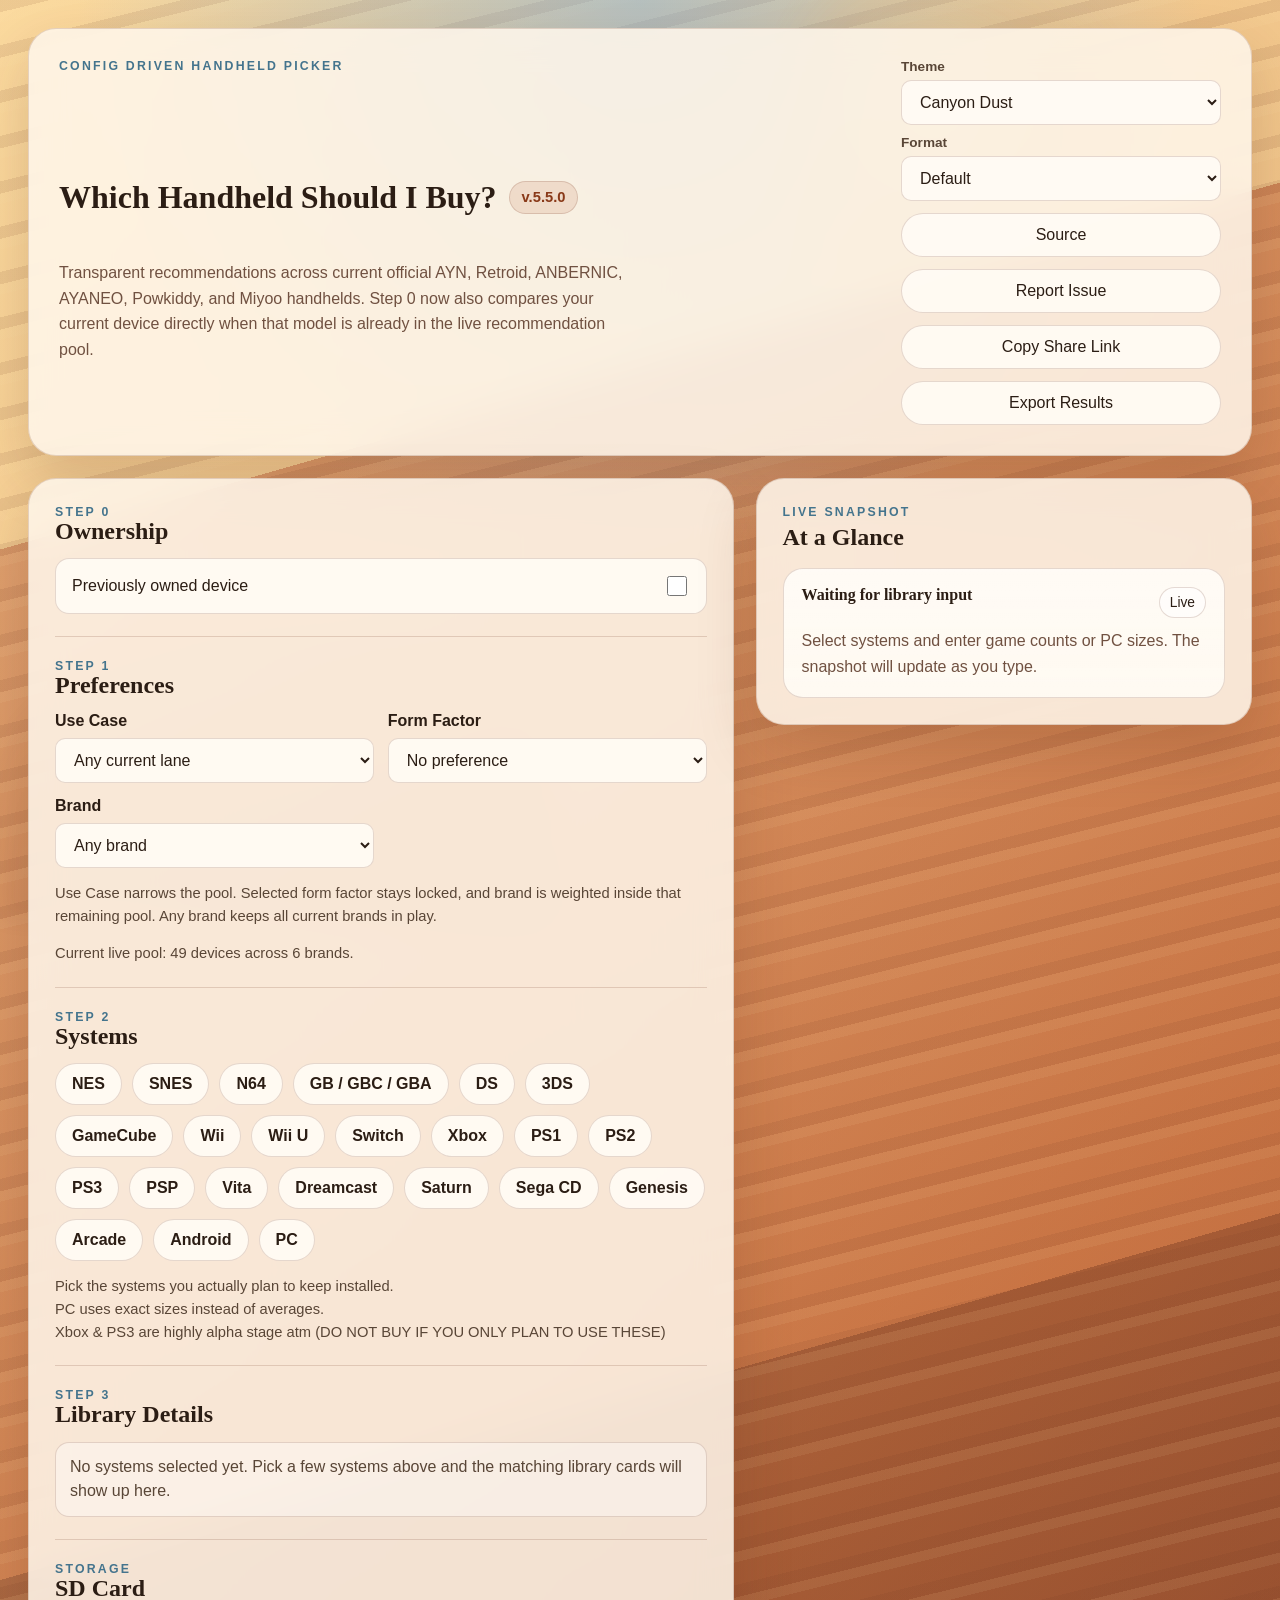
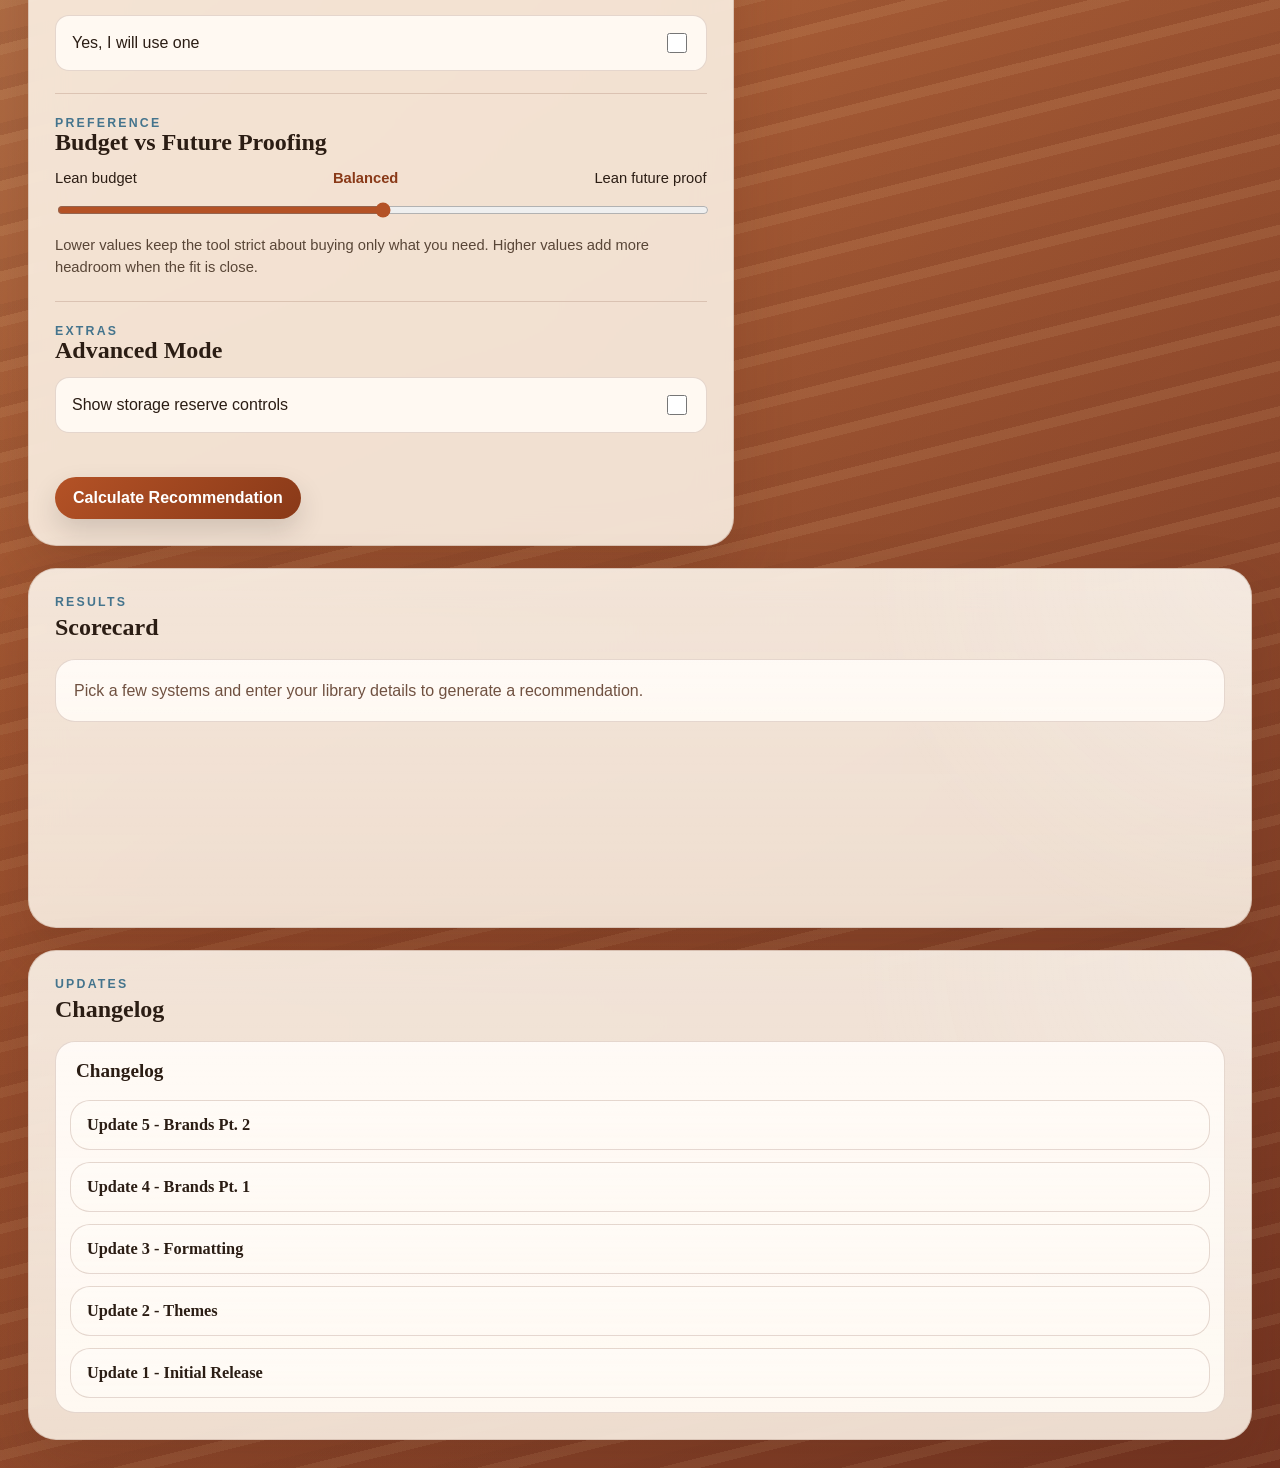
==== commit 835df176: "v.5.x -> v.5.5 More Devices other than AYN" ====
--- a/index.html
+++ b/index.html
@@ -3,24 +3,24 @@
 <head>
   <meta charset="UTF-8">
   <meta name="viewport" content="width=device-width, initial-scale=1.0">
-  <title>Which AYN Device Should I Buy?</title>
+  <title>Which Handheld Should I Buy?</title>
   <meta
     name="description"
-    content="A GitHub Pages tool that recommends the best AYN handheld based on your systems, storage needs, performance tier, form factor, and upgrade value."
+    content="A GitHub Pages tool that recommends the best current handheld fit based on your systems, storage needs, performance tier, form factor, and upgrade value."
   >
   <link rel="canonical" href="https://chimeragaming.github.io/Which2Buy/">
   <meta property="og:type" content="website">
-  <meta property="og:title" content="Which AYN Device Should I Buy?">
-  <meta property="og:description" content="A GitHub Pages tool that recommends the best AYN handheld based on your systems, storage needs, performance tier, form factor, and upgrade value.">
+  <meta property="og:title" content="Which Handheld Should I Buy?">
+  <meta property="og:description" content="A GitHub Pages tool that recommends the best current handheld fit based on your systems, storage needs, performance tier, form factor, and upgrade value.">
   <meta property="og:url" content="https://chimeragaming.github.io/Which2Buy/">
   <meta property="og:image" content="https://chimeragaming.github.io/Which2Buy/Which2Buy.png">
-  <meta property="og:image:alt" content="Which AYN Device Should I Buy preview image">
+  <meta property="og:image:alt" content="Which Handheld Should I Buy preview image">
   <meta name="twitter:card" content="summary_large_image">
-  <meta name="twitter:title" content="Which AYN Device Should I Buy?">
-  <meta name="twitter:description" content="A GitHub Pages tool that recommends the best AYN handheld based on your systems, storage needs, performance tier, form factor, and upgrade value.">
+  <meta name="twitter:title" content="Which Handheld Should I Buy?">
+  <meta name="twitter:description" content="A GitHub Pages tool that recommends the best current handheld fit based on your systems, storage needs, performance tier, form factor, and upgrade value.">
   <meta name="twitter:image" content="https://chimeragaming.github.io/Which2Buy/Which2Buy.png">
-  <meta name="twitter:image:alt" content="Which AYN Device Should I Buy preview image">
-  <link rel="stylesheet" href="styles.css?v=4.7.0">
+  <meta name="twitter:image:alt" content="Which Handheld Should I Buy preview image">
+  <link rel="stylesheet" href="styles.css?v=5.5.0">
 </head>
 <body data-theme="canyon-dust" data-format="default">
   <div class="theme-atmosphere" aria-hidden="true"></div>
@@ -181,12 +181,12 @@
       <div class="hero-copy">
         <p class="eyebrow">Config driven handheld picker</p>
         <div class="hero-title-row">
-          <h1>Which AYN Device Should I Buy?</h1>
-        <span class="version-badge">v.4.7.0</span>
+          <h1>Which Handheld Should I Buy?</h1>
+        <span class="version-badge">v.5.5.0</span>
         </div>
         <p class="subtitle">
-          Transparent recommendations for Odin, Thor, and legacy AYN hardware.
-          More Brands Pt. 1 now lets you log your current handheld brand in Step 0, while direct comparison still stays AYN only for now.
+          Transparent recommendations across current official AYN, Retroid, ANBERNIC, AYANEO, Powkiddy, and Miyoo handhelds.
+          Step 0 now also compares your current device directly when that model is already in the live recommendation pool.
         </p>
       </div>
       <div class="hero-actions">
@@ -244,8 +244,8 @@
                   <select id="currentDeviceSelect"></select>
                 </div>
                 <p class="hint-text" id="currentOwnershipNotice" hidden>
-                  More Brands Pt. 1 stores your current brand and device for ownership context.
-                  Direct upgrade comparison still works only when your current device is an AYN model in the config.
+                  This current device is stored for ownership context.
+                  Non live models use family level estimates for cross brand comparison.
                 </p>
               </div>
             </section>
@@ -253,33 +253,31 @@
             <section class="section-block">
               <div class="section-heading">
                 <p class="section-kicker">Step 1</p>
-                <h2>Form Factor</h2>
-              </div>
-              <div class="choice-row default-only-control" id="formFactorChoices">
-                <label class="choice-card">
-                  <input type="radio" name="formFactor" value="horizontal">
-                  <span>Horizontal handheld</span>
-                </label>
-                <label class="choice-card">
-                  <input type="radio" name="formFactor" value="clamshell">
-                  <span>Clamshell / dual-screen</span>
-                </label>
-                <label class="choice-card">
-                  <input type="radio" name="formFactor" value="no-preference">
-                  <span>No preference</span>
-                </label>
-              </div>
-              <div class="field simple-only-control">
-                <label for="formFactorSimpleSelect">Preference</label>
-                <select id="formFactorSimpleSelect">
-                  <option value="horizontal">Horizontal handheld</option>
-                  <option value="clamshell">Clamshell / dual-screen</option>
-                  <option value="no-preference">No preference</option>
-                </select>
+                <h2>Preferences</h2>
+              </div>
+              <div class="preferences-grid">
+                <div class="field">
+                  <label for="useCaseLaneSelect">Use Case</label>
+                  <select id="useCaseLaneSelect"></select>
+                </div>
+                <div class="field">
+                  <label for="formFactorSimpleSelect">Form Factor</label>
+                  <select id="formFactorSimpleSelect">
+                    <option value="horizontal">Horizontal handheld</option>
+                    <option value="vertical">Vertical handheld</option>
+                    <option value="clamshell">Clamshell / dual-screen</option>
+                    <option value="no-preference">No preference</option>
+                  </select>
+                </div>
+                <div class="field">
+                  <label for="brandPreferenceSelect">Brand</label>
+                  <select id="brandPreferenceSelect"></select>
+                </div>
               </div>
               <p class="hint-text">
-                This is a hard preference filter. Clamshell only shows Thor options. Horizontal only shows slab options. No preference keeps all valid options in play.
+                Use Case narrows the pool. Selected form factor stays locked, and brand is weighted inside that remaining pool. Any brand keeps all current brands in play.
               </p>
+              <p id="preferencePoolNote" class="hint-text" hidden></p>
             </section>
 
             <section class="section-block">
@@ -288,6 +286,7 @@
                 <h2>Systems</h2>
               </div>
               <div id="systemSelector" class="system-selector" aria-live="polite"></div>
+              <p id="systemLaneNote" class="hint-text" hidden></p>
               <p class="hint-text">
                 Pick the systems you actually plan to keep installed.<br>
                 PC uses exact sizes instead of averages.<br>
@@ -324,8 +323,8 @@
                   </select>
                 </div>
                 <p class="hint-text">
-                  User reports confirm 2TB works despite official AYN staff and engineers stating 1TB is max.<br>
-                  Read speeds are capped at the hardware level around 60 to 80 MB/s, confirmed by multiple user tests and AYN engineers.
+                  Current AYN user reports confirm 2TB works on recent AYN models despite older 1TB wording.<br>
+                  Current AYN read speeds are still capped around 60 to 80 MB/s. Other brands may differ.
                 </p>
               </div>
             </section>
@@ -430,15 +429,50 @@
                   <summary>Update 5 - Brands Pt. 2</summary>
                   <div class="changelog-group-body">
                     <details class="changelog-group" open>
-                      <summary>5.0</summary>
-                      <div class="changelog-group-body">
-                        <details class="changelog-item" open>
-                          <summary>Placeholder</summary>
-                          <div class="changelog-body">
-                            <p>Selecting Brand Preference in Step 1.1.</p>
-                            <p>Steps may change by then. This is just a placeholder for what is coming.</p>
-                          </div>
-                        </details>
+                      <summary>5.5 - Current Cleanup</summary>
+                      <div class="changelog-group-body changelog-body">
+                        <p>Added RG406V to the live retro pool.</p>
+                        <p>Fixed vertical retro tagging for devices like RGB20SX.</p>
+                        <p>Preferences now show the current live pool after active filters.</p>
+                        <p>Pre-order status now shows in more result cards.</p>
+                        <p>Condensed the 5.x release notes.</p>
+                      </div>
+                    </details>
+                    <details class="changelog-group" open>
+                      <summary>5.4 - Form Factor Cleanup</summary>
+                      <div class="changelog-group-body changelog-body">
+                        <p>Selected form factor now stays locked as a real pool filter.</p>
+                        <p>Vertical form factor is now a real preference, and vertical retro buys no longer get treated like generic horizontal picks.</p>
+                      </div>
+                    </details>
+                    <details class="changelog-group" open>
+                      <summary>5.3 - Low End Retro Live</summary>
+                      <div class="changelog-group-body changelog-body">
+                        <p>Added use case lanes and honest guardrails for low end retro.</p>
+                        <p>Added live Powkiddy, Miyoo, ANBERNIC retro, and Miyoo Flip options.</p>
+                        <p>Retro scoring now stays closer to cheap retro fits instead of drifting into Android overkill.</p>
+                      </div>
+                    </details>
+                    <details class="changelog-group" open>
+                      <summary>5.2 - Ownership Compare</summary>
+                      <div class="changelog-group-body changelog-body">
+                        <p>Owned devices now get clearer upgrade, sidegrade, not worth it, and different lane comparisons.</p>
+                        <p>Cross-brand family estimates now cover more non-live owned devices without falling back to note-only ownership.</p>
+                      </div>
+                    </details>
+                    <details class="changelog-group" open>
+                      <summary>5.1 - Preferences</summary>
+                      <div class="changelog-group-body changelog-body">
+                        <p>Step 1 became Preferences with brand and form factor.</p>
+                        <p>Brand now carries the strongest preference weight when the fit is close.</p>
+                        <p>RAM and performance pressure now treat each selected system family like one representative game, while game count still scales storage.</p>
+                      </div>
+                    </details>
+                    <details class="changelog-group" open>
+                      <summary>5.0 - Live Brand Pool</summary>
+                      <div class="changelog-group-body changelog-body">
+                        <p>Added the first live cross-brand pool built from current official AYN, Retroid, ANBERNIC, and AYANEO devices.</p>
+                        <p>Official store price snapshots and pre-order labels now feed the live recommendation pool.</p>
                       </div>
                     </details>
                   </div>
@@ -865,9 +899,9 @@
     </main>
   </div>
 
-  <script src="systems.js?v=2.4.1" defer></script>
-  <script src="devices.js?v=2.4.1" defer></script>
-  <script src="rules.js?v=4.7.0" defer></script>
-  <script src="app.js?v=4.7.0" defer></script>
+  <script src="systems.js?v=5.5.0" defer></script>
+  <script src="devices.js?v=5.5.0" defer></script>
+  <script src="rules.js?v=5.5.0" defer></script>
+  <script src="app.js?v=5.5.0" defer></script>
 </body>
 </html>
--- a/styles.css
+++ b/styles.css
@@ -1632,6 +1632,12 @@
   color: var(--muted-strong);
 }
 
+.preferences-grid {
+  display: grid;
+  gap: 14px;
+  grid-template-columns: repeat(auto-fit, minmax(220px, 1fr));
+}
+
 .simple-only-control {
   display: none;
 }
@@ -1640,6 +1646,10 @@
   font-size: 0.92rem;
   color: var(--muted-strong);
   line-height: 1.55;
+}
+
+.hint-text.is-warning {
+  color: #ffd27d;
 }
 
 .system-selector {
@@ -1663,6 +1673,24 @@
   background: linear-gradient(180deg, var(--surface-5), transparent), var(--accent-soft);
   color: var(--text);
   box-shadow: inset 0 0 0 1px var(--surface-contrast), 0 8px 16px rgba(0, 0, 0, 0.1);
+}
+
+.system-chip.is-disabled {
+  border-color: color-mix(in srgb, var(--line) 70%, transparent);
+  color: color-mix(in srgb, var(--muted) 85%, transparent);
+  opacity: 0.62;
+}
+
+.system-chip.is-limited {
+  border-color: rgba(245, 166, 35, 0.55);
+  color: #ffd27d;
+  background: color-mix(in srgb, rgba(245, 166, 35, 0.12) 70%, var(--panel-strong));
+}
+
+.system-chip.is-conflict {
+  border-color: rgba(255, 107, 107, 0.65);
+  color: #ffb0b0;
+  background: color-mix(in srgb, rgba(255, 107, 107, 0.12) 70%, var(--panel-strong));
 }
 
 .system-cards {
@@ -2610,6 +2638,12 @@
   line-height: 1.55;
 }
 
+.inline-note.is-warning {
+  border-color: rgba(245, 166, 35, 0.45);
+  background: color-mix(in srgb, rgba(245, 166, 35, 0.12) 65%, var(--surface-4));
+  color: #ffe0a3;
+}
+
 .number-muted {
   color: var(--muted);
   font-size: 0.92rem;
@@ -2780,6 +2814,11 @@
   gap: 10px;
 }
 
+body[data-format="simple"] .preferences-grid {
+  max-width: 760px;
+  grid-template-columns: 1fr;
+}
+
 body[data-format="simple"] .field label,
 body[data-format="simple"] .field > span,
 body[data-format="simple"] .field > label {
@@ -2848,6 +2887,18 @@
   color: var(--accent-strong);
   font-size: 0.84rem;
   font-weight: 700;
+}
+
+body[data-format="simple"] .simple-selected-chip.is-limited {
+  border-color: rgba(245, 166, 35, 0.55);
+  background: color-mix(in srgb, rgba(245, 166, 35, 0.14) 70%, var(--accent-soft));
+  color: #ffd27d;
+}
+
+body[data-format="simple"] .simple-selected-chip.is-conflict {
+  border-color: rgba(255, 107, 107, 0.65);
+  background: color-mix(in srgb, rgba(255, 107, 107, 0.14) 70%, var(--accent-soft));
+  color: #ffb0b0;
 }
 
 body[data-format="simple"] .simple-system-empty {
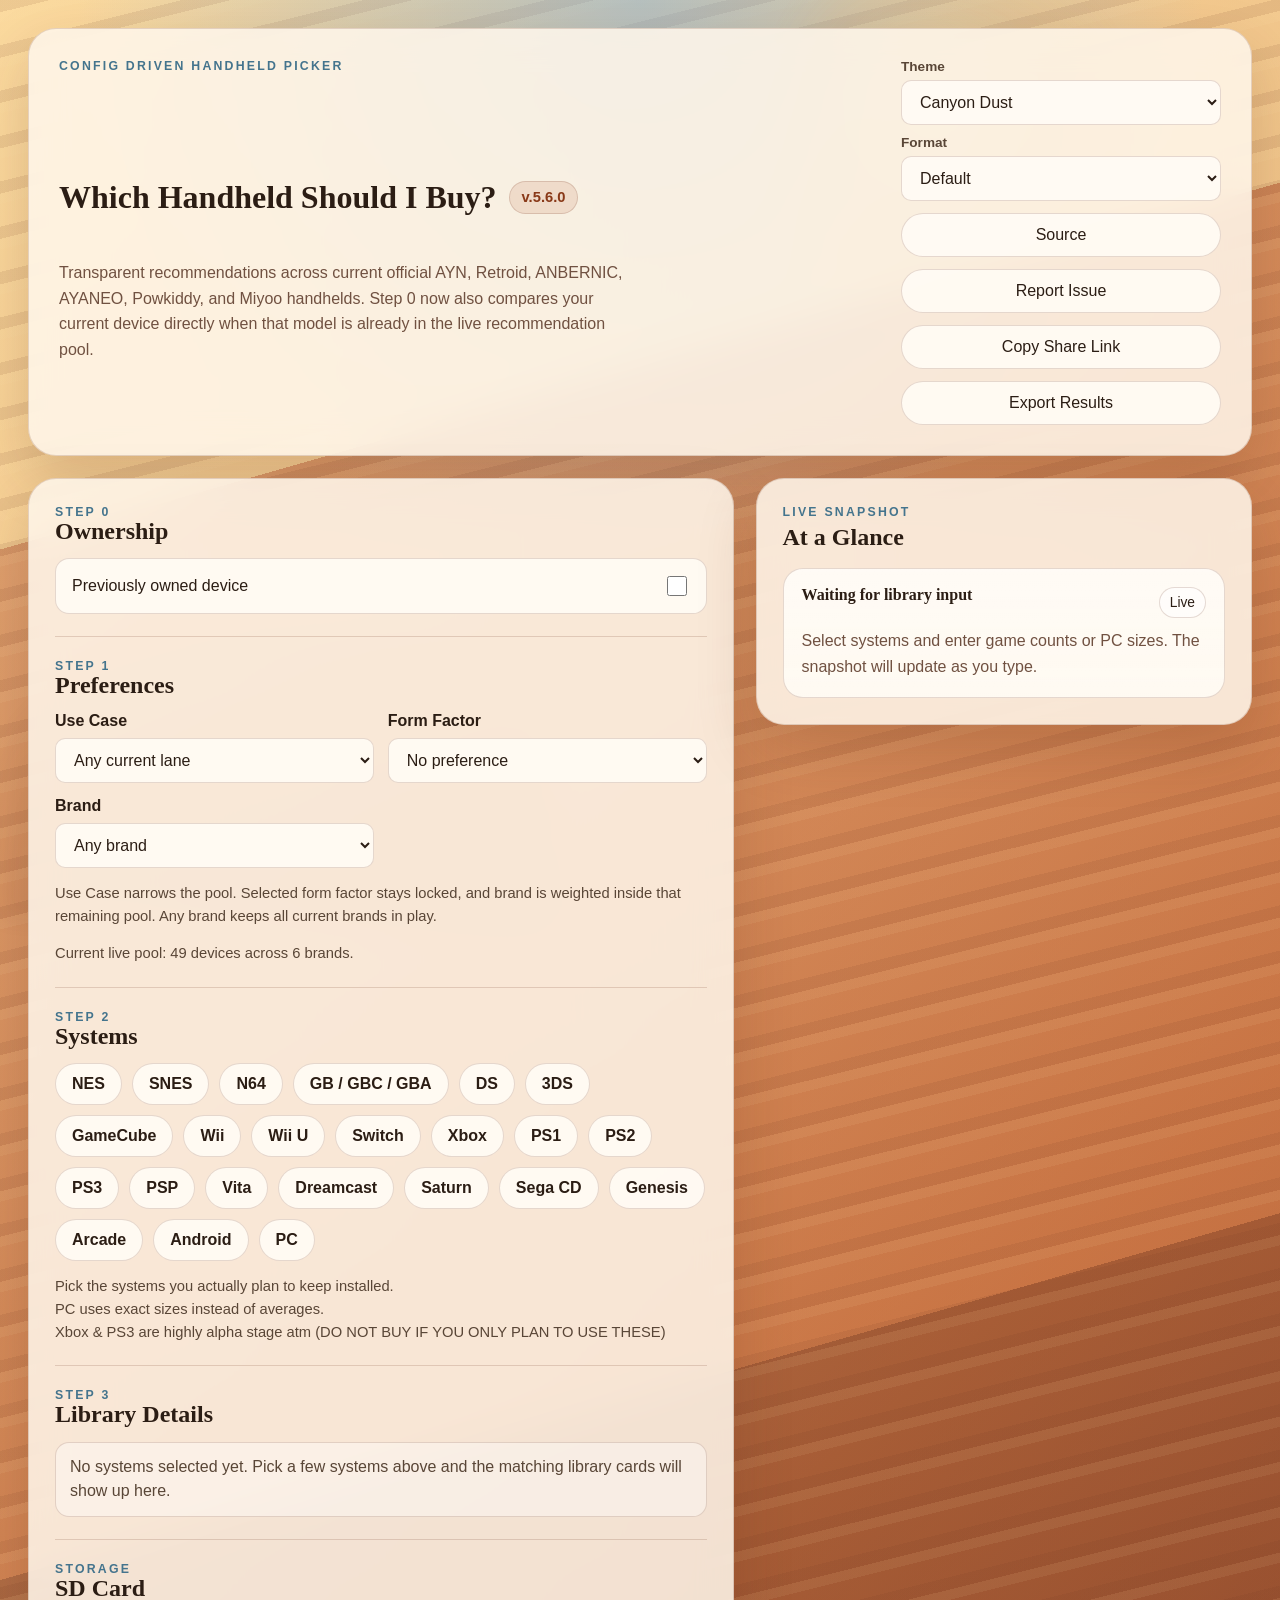
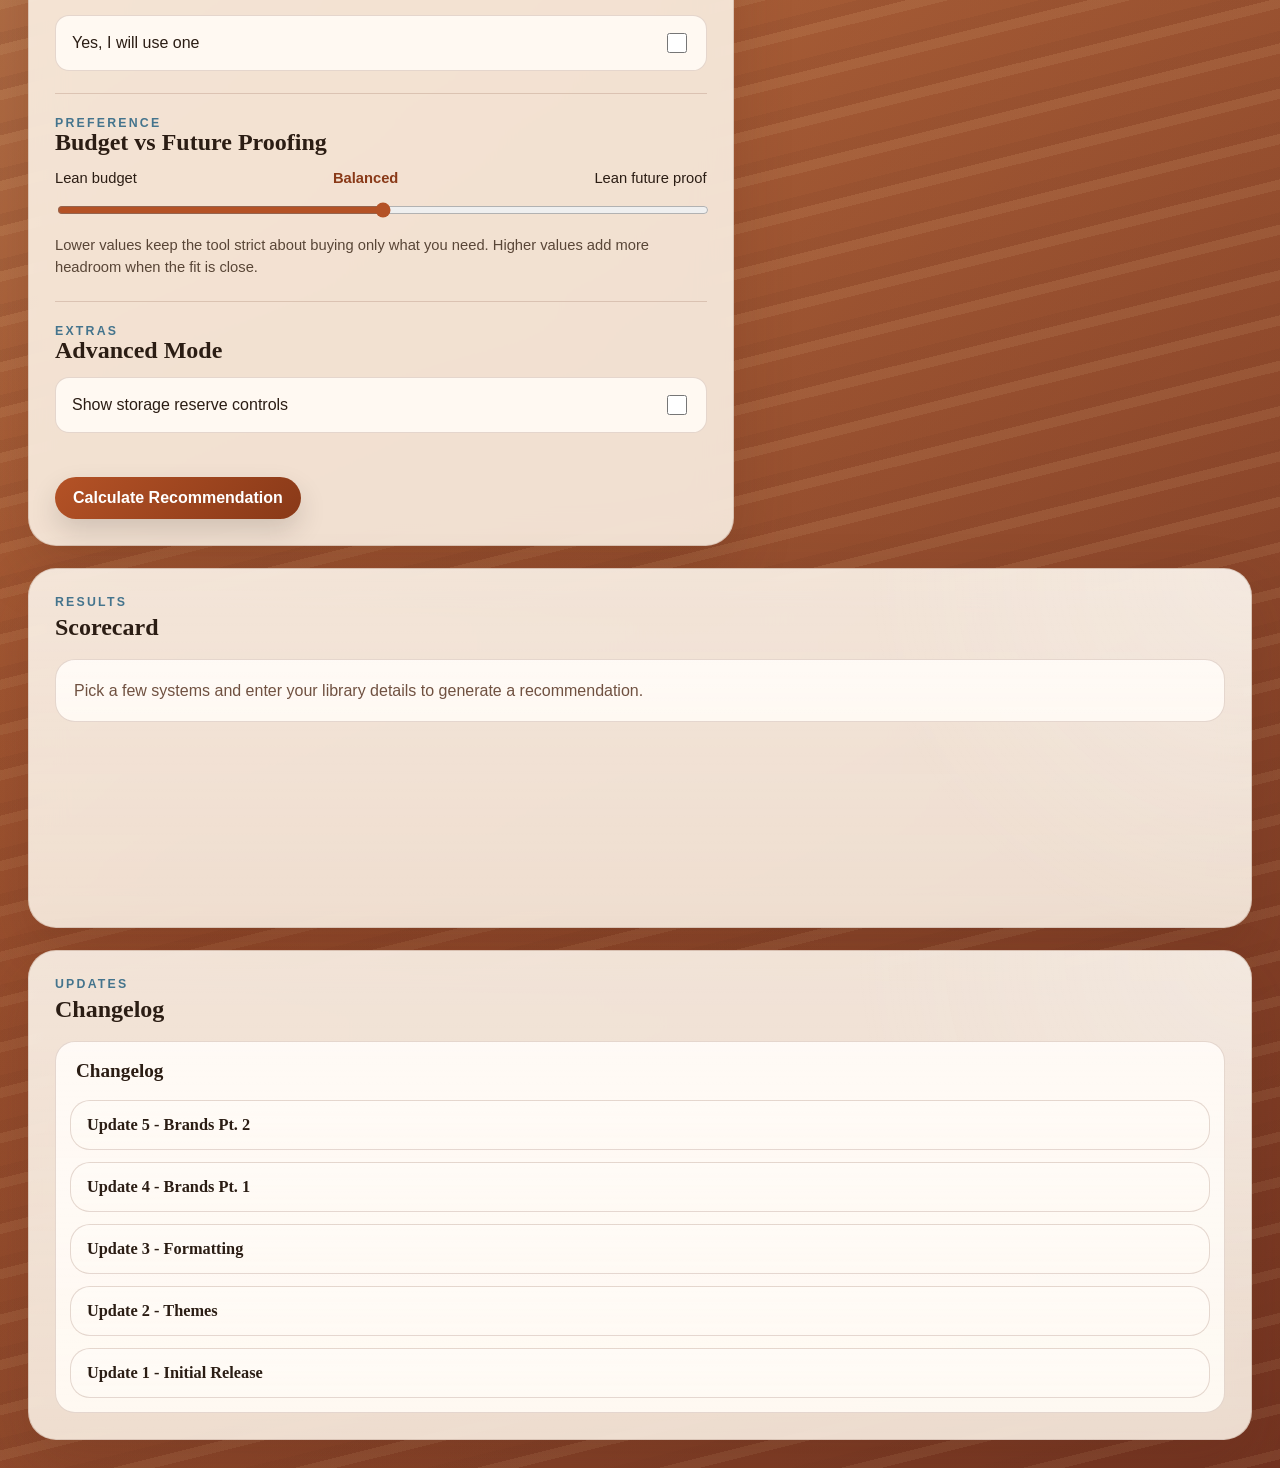
==== commit 6f686b29: "v.5.6 UFS 4.0 > 3.1" ====
--- a/index.html
+++ b/index.html
@@ -20,7 +20,7 @@
   <meta name="twitter:description" content="A GitHub Pages tool that recommends the best current handheld fit based on your systems, storage needs, performance tier, form factor, and upgrade value.">
   <meta name="twitter:image" content="https://chimeragaming.github.io/Which2Buy/Which2Buy.png">
   <meta name="twitter:image:alt" content="Which Handheld Should I Buy preview image">
-  <link rel="stylesheet" href="styles.css?v=5.5.0">
+  <link rel="stylesheet" href="styles.css?v=5.6.0">
 </head>
 <body data-theme="canyon-dust" data-format="default">
   <div class="theme-atmosphere" aria-hidden="true"></div>
@@ -182,7 +182,7 @@
         <p class="eyebrow">Config driven handheld picker</p>
         <div class="hero-title-row">
           <h1>Which Handheld Should I Buy?</h1>
-        <span class="version-badge">v.5.5.0</span>
+        <span class="version-badge">v.5.6.0</span>
         </div>
         <p class="subtitle">
           Transparent recommendations across current official AYN, Retroid, ANBERNIC, AYANEO, Powkiddy, and Miyoo handhelds.
@@ -429,6 +429,14 @@
                   <summary>Update 5 - Brands Pt. 2</summary>
                   <div class="changelog-group-body">
                     <details class="changelog-group" open>
+                      <summary>5.6 - AYN Batch Storage</summary>
+                      <div class="changelog-group-body changelog-body">
+                        <p>Thor and Odin 3 now reflect the current official AYN batch listings.</p>
+                        <p>Current Thor Batch 6 and Odin 3 Batch 7 store listings now show UFS 3.1 instead of the earlier UFS 4.0 spec.</p>
+                        <p>Storage and value scoring now factor that in with a small penalty, and the scorecard notes now call it out directly.</p>
+                      </div>
+                    </details>
+                    <details class="changelog-group" open>
                       <summary>5.5 - Current Cleanup</summary>
                       <div class="changelog-group-body changelog-body">
                         <p>Added RG406V to the live retro pool.</p>
@@ -899,9 +907,9 @@
     </main>
   </div>
 
-  <script src="systems.js?v=5.5.0" defer></script>
-  <script src="devices.js?v=5.5.0" defer></script>
-  <script src="rules.js?v=5.5.0" defer></script>
-  <script src="app.js?v=5.5.0" defer></script>
+  <script src="systems.js?v=5.6.0" defer></script>
+  <script src="devices.js?v=5.6.0" defer></script>
+  <script src="rules.js?v=5.6.0" defer></script>
+  <script src="app.js?v=5.6.0" defer></script>
 </body>
 </html>
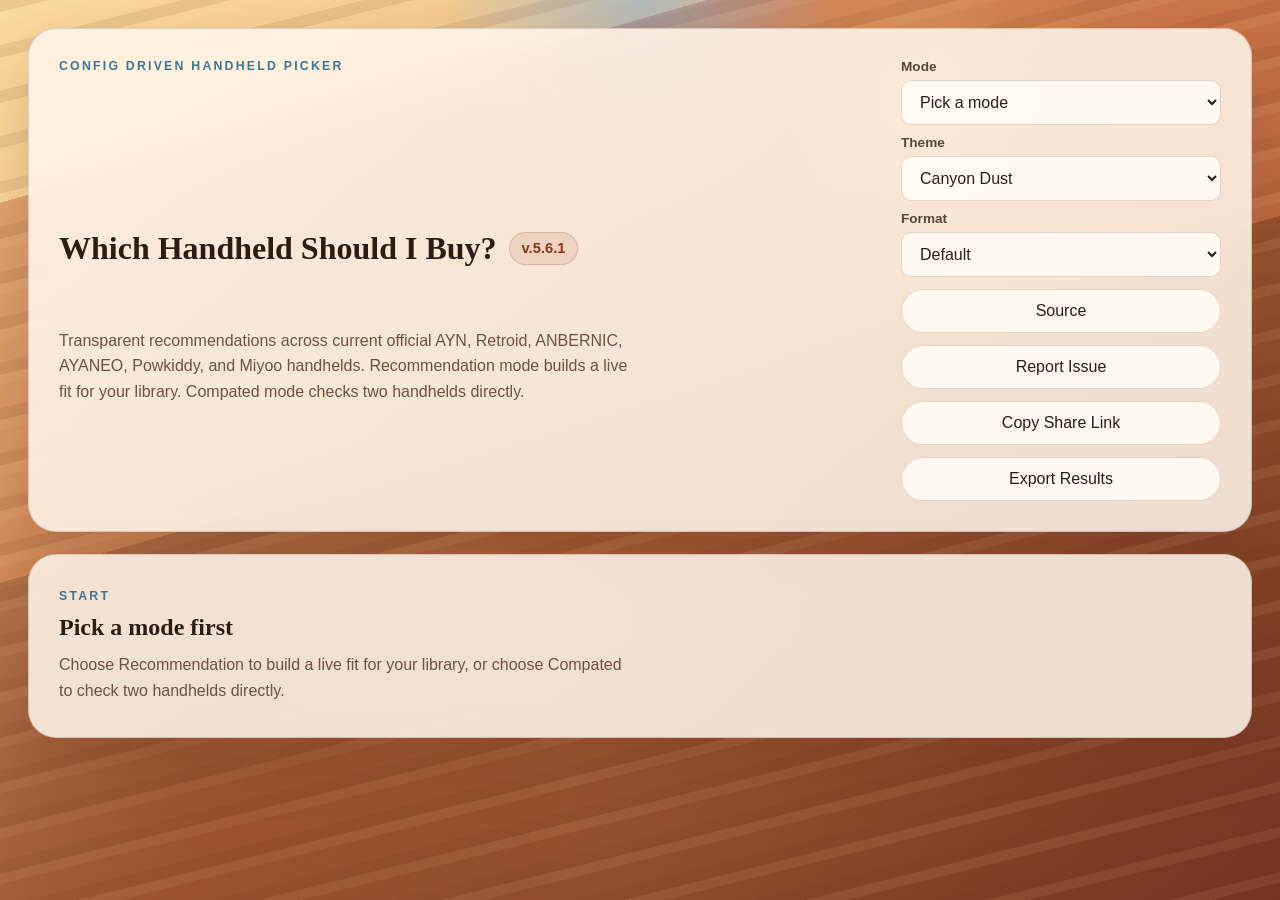
==== commit a03e7dd4: "Comparing Update" ====
--- a/index.html
+++ b/index.html
@@ -20,7 +20,7 @@
   <meta name="twitter:description" content="A GitHub Pages tool that recommends the best current handheld fit based on your systems, storage needs, performance tier, form factor, and upgrade value.">
   <meta name="twitter:image" content="https://chimeragaming.github.io/Which2Buy/Which2Buy.png">
   <meta name="twitter:image:alt" content="Which Handheld Should I Buy preview image">
-  <link rel="stylesheet" href="styles.css?v=5.6.0">
+  <link rel="stylesheet" href="styles.css?v=5.6.1">
 </head>
 <body data-theme="canyon-dust" data-format="default">
   <div class="theme-atmosphere" aria-hidden="true"></div>
@@ -182,15 +182,21 @@
         <p class="eyebrow">Config driven handheld picker</p>
         <div class="hero-title-row">
           <h1>Which Handheld Should I Buy?</h1>
-        <span class="version-badge">v.5.6.0</span>
+        <span class="version-badge">v.5.6.1</span>
         </div>
         <p class="subtitle">
           Transparent recommendations across current official AYN, Retroid, ANBERNIC, AYANEO, Powkiddy, and Miyoo handhelds.
-          Step 0 now also compares your current device directly when that model is already in the live recommendation pool.
+          Recommendation mode builds a live fit for your library. Compated mode checks two handhelds directly.
         </p>
       </div>
       <div class="hero-actions">
         <div class="picker-stack">
+          <div class="theme-picker-block">
+            <label class="field compact-field">
+              <span>Mode</span>
+              <select id="modeSelect" aria-label="Mode"></select>
+            </label>
+          </div>
           <div class="theme-picker-block">
             <label class="field compact-field">
               <span>Theme</span>
@@ -222,6 +228,16 @@
     </header>
 
     <main class="layout">
+      <section id="modeGatePanel" class="panel mode-gate-panel">
+        <div class="mode-gate-copy">
+          <p class="section-kicker">Start</p>
+          <h2>Pick a mode first</h2>
+          <p class="subtitle">
+            Choose Recommendation to build a live fit for your library, or choose Compated to check two handhelds directly.
+          </p>
+        </div>
+      </section>
+
       <div class="layout-top">
         <section class="panel main-panel">
           <form id="quizForm" novalidate>
@@ -388,6 +404,52 @@
               <span id="saveStatus" class="save-status" aria-live="polite"></span>
             </div>
           </form>
+
+          <section id="compareModePanel" class="compare-mode-panel" hidden>
+            <div class="section-heading compact-heading">
+              <p class="section-kicker">Compare</p>
+              <h2>Direct device check</h2>
+            </div>
+            <p class="hint-text">
+              Pick two handhelds to compare them directly. Devices outside the live pool still show up, but those results can drift because they use older listings or family level estimates.
+            </p>
+            <div class="compare-mode-grid">
+              <section class="compare-device-panel">
+                <div class="section-heading compact-heading">
+                  <p class="section-kicker">Device 1</p>
+                  <h3>Left device</h3>
+                </div>
+                <div class="field">
+                  <label for="compareLeftBrandSelect">Brand</label>
+                  <select id="compareLeftBrandSelect"></select>
+                </div>
+                <div class="field">
+                  <label for="compareLeftDeviceSelect">Device</label>
+                  <select id="compareLeftDeviceSelect"></select>
+                </div>
+                <p id="compareLeftNotice" class="hint-text is-warning" hidden></p>
+              </section>
+
+              <section class="compare-device-panel">
+                <div class="section-heading compact-heading">
+                  <p class="section-kicker">Device 2</p>
+                  <h3>Right device</h3>
+                </div>
+                <div class="field">
+                  <label for="compareRightBrandSelect">Brand</label>
+                  <select id="compareRightBrandSelect"></select>
+                </div>
+                <div class="field">
+                  <label for="compareRightDeviceSelect">Device</label>
+                  <select id="compareRightDeviceSelect"></select>
+                </div>
+                <p id="compareRightNotice" class="hint-text is-warning" hidden></p>
+              </section>
+            </div>
+            <div class="action-row">
+              <button id="compareButton" class="primary-button" type="button">Compare Devices</button>
+            </div>
+          </section>
         </section>
 
         <aside class="sidebar">
@@ -404,8 +466,8 @@
       <section class="panel results-panel" id="resultsSection">
         <div class="results-frame">
           <div class="section-heading compact-heading">
-            <p class="section-kicker">Results</p>
-            <h2>Scorecard</h2>
+            <p id="resultsKicker" class="section-kicker">Results</p>
+            <h2 id="resultsTitle">Scorecard</h2>
           </div>
           <div id="resultsContent" class="results-content">
             <div class="empty-state">
--- a/styles.css
+++ b/styles.css
@@ -1375,11 +1375,25 @@
   gap: 22px;
 }
 
+.mode-gate-panel {
+  padding: 34px 30px;
+}
+
+.mode-gate-copy {
+  max-width: 760px;
+  display: grid;
+  gap: 12px;
+}
+
 .layout-top {
   display: grid;
   grid-template-columns: minmax(0, 1.35fr) minmax(320px, 0.95fr);
   gap: 22px;
   align-items: start;
+}
+
+.layout-top.layout-top-single {
+  grid-template-columns: minmax(0, 1fr);
 }
 
 .page-stack {
@@ -1576,6 +1590,96 @@
 .field {
   display: grid;
   gap: 8px;
+}
+
+.compare-mode-panel {
+  display: grid;
+  gap: 18px;
+}
+
+.compare-mode-grid {
+  display: grid;
+  grid-template-columns: repeat(2, minmax(0, 1fr));
+  gap: 18px;
+}
+
+.compare-device-panel {
+  display: grid;
+  gap: 14px;
+  padding: 20px;
+  border: 1px solid var(--line);
+  border-radius: var(--radius-lg);
+  background: var(--panel-strong);
+}
+
+.compare-metric-list {
+  display: grid;
+  gap: 12px;
+}
+
+.compare-metric-row {
+  display: grid;
+  gap: 10px;
+  padding: 16px 18px;
+  border: 1px solid var(--line);
+  border-radius: var(--radius-md);
+  background: var(--panel-strong);
+}
+
+.compare-metric-head {
+  display: flex;
+  justify-content: space-between;
+  gap: 12px;
+  align-items: center;
+  flex-wrap: wrap;
+}
+
+.compare-metric-label {
+  font-weight: 700;
+  color: var(--text);
+}
+
+.compare-metric-note {
+  font-size: 0.88rem;
+  color: var(--muted);
+}
+
+.compare-metric-values {
+  display: grid;
+  grid-template-columns: minmax(0, 1fr) auto minmax(0, 1fr);
+  gap: 10px;
+  align-items: center;
+}
+
+.compare-metric-value {
+  display: inline-flex;
+  align-items: center;
+  justify-content: center;
+  min-height: 44px;
+  padding: 10px 12px;
+  border-radius: var(--radius-md);
+  border: 1px solid rgba(255, 255, 255, 0.08);
+  background: rgba(255, 255, 255, 0.04);
+  font-weight: 700;
+  text-align: center;
+}
+
+.compare-metric-value.is-leading {
+  border-color: var(--accent);
+  background: linear-gradient(180deg, var(--surface-5), transparent), var(--accent-soft);
+  color: var(--accent-strong);
+}
+
+.compare-metric-value-center {
+  min-height: auto;
+  padding: 0;
+  border: 0;
+  background: transparent;
+  color: var(--muted);
+  font-size: 0.82rem;
+  font-weight: 700;
+  text-transform: uppercase;
+  letter-spacing: 0.16em;
 }
 
 .field[hidden],
@@ -3190,6 +3294,10 @@
     grid-template-columns: 1fr;
   }
 
+  .compare-mode-grid {
+    grid-template-columns: 1fr;
+  }
+
   body[data-format="simple"] .layout-top,
   body[data-format="simple"] .simple-library-row,
   body[data-format="simple"] .simple-library-row-pc,
@@ -3236,8 +3344,13 @@
   .story-metric-strip,
   .story-breakdown-grid,
   .story-choice-grid,
-  .story-rank-grid {
+  .story-rank-grid,
+  .compare-metric-values {
     grid-template-columns: 1fr;
+  }
+
+  .compare-metric-value-center {
+    padding: 4px 0;
   }
 
   .story-title {
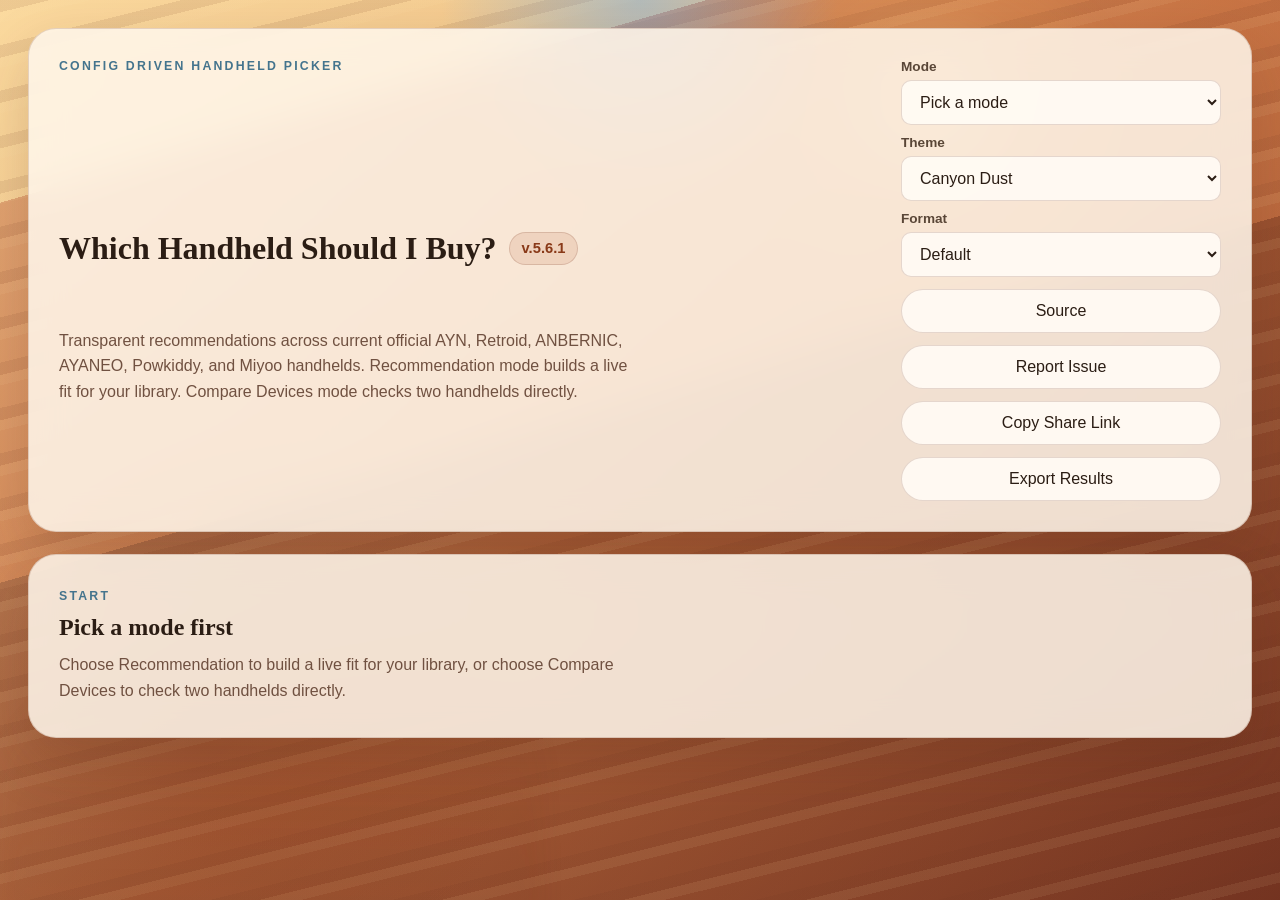
==== commit 1939e4f3: "fix" ====
--- a/index.html
+++ b/index.html
@@ -186,7 +186,7 @@
         </div>
         <p class="subtitle">
           Transparent recommendations across current official AYN, Retroid, ANBERNIC, AYANEO, Powkiddy, and Miyoo handhelds.
-          Recommendation mode builds a live fit for your library. Compated mode checks two handhelds directly.
+          Recommendation mode builds a live fit for your library. Compare Devices mode checks two handhelds directly.
         </p>
       </div>
       <div class="hero-actions">
@@ -233,7 +233,7 @@
           <p class="section-kicker">Start</p>
           <h2>Pick a mode first</h2>
           <p class="subtitle">
-            Choose Recommendation to build a live fit for your library, or choose Compated to check two handhelds directly.
+            Choose Recommendation to build a live fit for your library, or choose Compare Devices to check two handhelds directly.
           </p>
         </div>
       </section>
@@ -491,6 +491,14 @@
                   <summary>Update 5 - Brands Pt. 2</summary>
                   <div class="changelog-group-body">
                     <details class="changelog-group" open>
+                      <summary>5.7 - Mode Split</summary>
+                      <div class="changelog-group-body changelog-body">
+                        <p>Added mode select so Recommendation and Compare Devices are split into their own flows.</p>
+                        <p>The app now asks you to pick a mode before the other sections appear.</p>
+                        <p>Compare Devices can still show devices outside the live pool, but it now warns that the data could be incorrect.</p>
+                      </div>
+                    </details>
+                    <details class="changelog-group" open>
                       <summary>5.6 - AYN Batch Storage</summary>
                       <div class="changelog-group-body changelog-body">
                         <p>Thor and Odin 3 now reflect the current official AYN batch listings.</p>
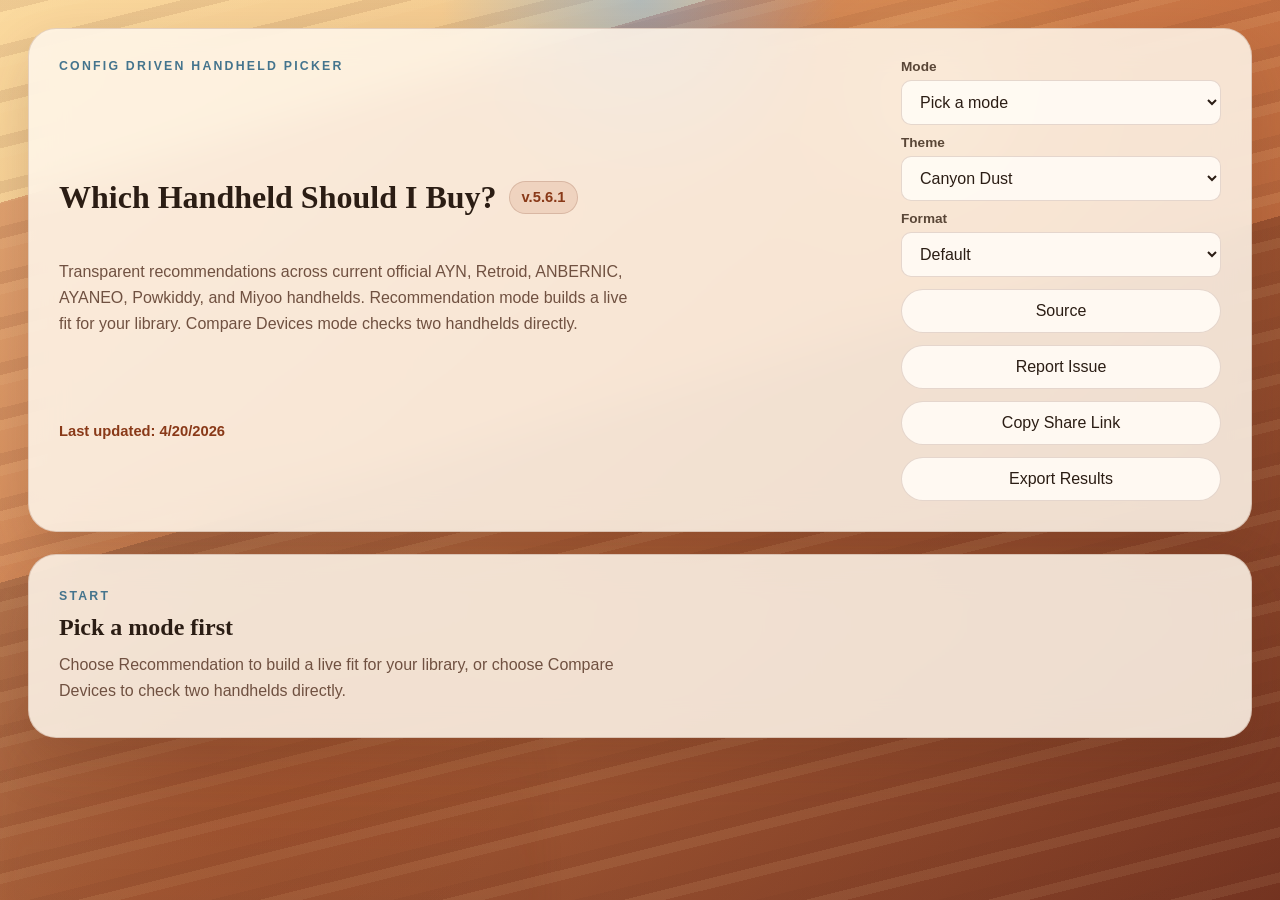
==== commit 41d03ab2: "Price Update & Last Updated Date" ====
--- a/index.html
+++ b/index.html
@@ -188,6 +188,7 @@
           Transparent recommendations across current official AYN, Retroid, ANBERNIC, AYANEO, Powkiddy, and Miyoo handhelds.
           Recommendation mode builds a live fit for your library. Compare Devices mode checks two handhelds directly.
         </p>
+        <p class="last-updated">Last updated: 4/20/2026</p>
       </div>
       <div class="hero-actions">
         <div class="picker-stack">
@@ -977,9 +978,9 @@
     </main>
   </div>
 
-  <script src="systems.js?v=5.6.0" defer></script>
-  <script src="devices.js?v=5.6.0" defer></script>
-  <script src="rules.js?v=5.6.0" defer></script>
-  <script src="app.js?v=5.6.0" defer></script>
+  <script src="systems.js?v=5.6.1" defer></script>
+  <script src="devices.js?v=5.6.1" defer></script>
+  <script src="rules.js?v=5.6.1" defer></script>
+  <script src="app.js?v=5.6.1" defer></script>
 </body>
 </html>
--- a/styles.css
+++ b/styles.css
@@ -1464,6 +1464,13 @@
   line-height: 1.6;
 }
 
+.last-updated {
+  margin: 10px 0 0;
+  color: var(--accent-strong);
+  font-size: 0.92rem;
+  font-weight: 700;
+}
+
 .hero-actions {
   width: min(100%, 320px);
   display: grid;
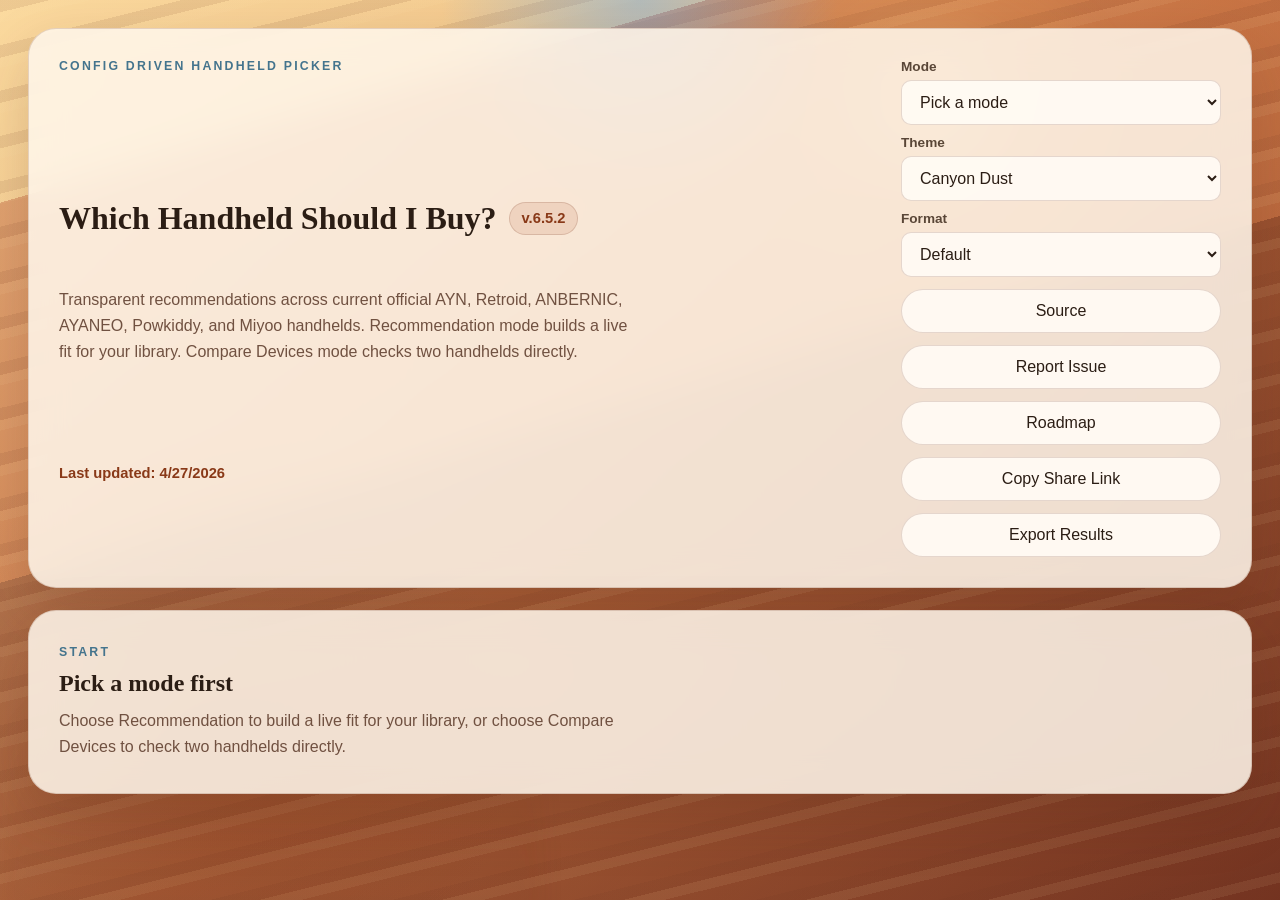
==== commit 101a0afc: "6.x Release" ====
--- a/index.html
+++ b/index.html
@@ -20,7 +20,7 @@
   <meta name="twitter:description" content="A GitHub Pages tool that recommends the best current handheld fit based on your systems, storage needs, performance tier, form factor, and upgrade value.">
   <meta name="twitter:image" content="https://chimeragaming.github.io/Which2Buy/Which2Buy.png">
   <meta name="twitter:image:alt" content="Which Handheld Should I Buy preview image">
-  <link rel="stylesheet" href="styles.css?v=5.6.1">
+  <link rel="stylesheet" href="styles.css?v=6.5.2">
 </head>
 <body data-theme="canyon-dust" data-format="default">
   <div class="theme-atmosphere" aria-hidden="true"></div>
@@ -182,13 +182,13 @@
         <p class="eyebrow">Config driven handheld picker</p>
         <div class="hero-title-row">
           <h1>Which Handheld Should I Buy?</h1>
-        <span class="version-badge">v.5.6.1</span>
+        <span class="version-badge">v.6.5.2</span>
         </div>
         <p class="subtitle">
           Transparent recommendations across current official AYN, Retroid, ANBERNIC, AYANEO, Powkiddy, and Miyoo handhelds.
           Recommendation mode builds a live fit for your library. Compare Devices mode checks two handhelds directly.
         </p>
-        <p class="last-updated">Last updated: 4/20/2026</p>
+        <p class="last-updated">Last updated: 4/27/2026</p>
       </div>
       <div class="hero-actions">
         <div class="picker-stack">
@@ -223,6 +223,7 @@
           target="_blank"
           rel="noreferrer"
         >Report Issue</a>
+        <a class="secondary-button" href="#roadmapSection">Roadmap</a>
         <button id="shareButton" class="secondary-button" type="button">Copy Share Link</button>
         <button id="exportButton" class="secondary-button" type="button">Export Results</button>
       </div>
@@ -262,7 +263,7 @@
                 </div>
                 <p class="hint-text" id="currentOwnershipNotice" hidden>
                   This current device is stored for ownership context.
-                  Non live models use family level estimates for cross brand comparison.
+                  Collected devices in the live pool use their stored profile or sheet data for cross brand comparison.
                 </p>
               </div>
             </section>
@@ -300,6 +301,68 @@
             <section class="section-block">
               <div class="section-heading">
                 <p class="section-kicker">Step 2</p>
+                <h2>Accuracy Inputs</h2>
+              </div>
+              <div class="accuracy-grid">
+                <div class="field">
+                  <label for="sessionStyleSelect">Session Style</label>
+                  <select id="sessionStyleSelect">
+                    <option value="mixed">Mixed sessions</option>
+                    <option value="short">Mostly short sessions</option>
+                    <option value="long">Mostly long sessions</option>
+                  </select>
+                </div>
+                <div class="field">
+                  <label for="portabilityPrioritySelect">Portability</label>
+                  <select id="portabilityPrioritySelect">
+                    <option value="balanced">Balanced</option>
+                    <option value="carry">Easy to carry</option>
+                    <option value="pocket">Pocket first</option>
+                    <option value="desk">Size does not matter much</option>
+                  </select>
+                </div>
+                <div class="field">
+                  <label for="screenPrioritySelect">Screen Priority</label>
+                  <select id="screenPrioritySelect">
+                    <option value="balanced">Balanced</option>
+                    <option value="big">Larger screen</option>
+                    <option value="retro">Retro friendly screen</option>
+                    <option value="dual">Dual screen leaning</option>
+                  </select>
+                </div>
+                <div class="field">
+                  <label for="controlPrioritySelect">Controls</label>
+                  <select id="controlPrioritySelect">
+                    <option value="balanced">Balanced</option>
+                    <option value="sticks">Stick focused</option>
+                    <option value="dpad">D-pad focused</option>
+                  </select>
+                </div>
+                <div class="field">
+                  <label for="softwarePreferenceSelect">Software</label>
+                  <select id="softwarePreferenceSelect">
+                    <option value="balanced">Balanced</option>
+                    <option value="stable">Stable and easy</option>
+                    <option value="tinker">I can tinker</option>
+                  </select>
+                </div>
+                <div class="field">
+                  <label for="touchPreferenceSelect">Touchscreen</label>
+                  <select id="touchPreferenceSelect">
+                    <option value="no-preference">No preference</option>
+                    <option value="required">Required</option>
+                    <option value="avoid">Prefer to avoid it</option>
+                  </select>
+                </div>
+              </div>
+              <p class="hint-text">
+                These inputs push the result beyond raw RAM and storage so the tool can weigh screen fit, controls, portability, software maturity, and long session comfort.
+              </p>
+            </section>
+
+            <section class="section-block">
+              <div class="section-heading">
+                <p class="section-kicker">Step 3</p>
                 <h2>Systems</h2>
               </div>
               <div id="systemSelector" class="system-selector" aria-live="polite"></div>
@@ -313,7 +376,7 @@
 
             <section class="section-block">
               <div class="section-heading">
-                <p class="section-kicker">Step 3</p>
+                <p class="section-kicker">Step 4</p>
                 <h2>Library Details</h2>
               </div>
               <div id="systemCards" class="system-cards"></div>
@@ -412,7 +475,7 @@
               <h2>Direct device check</h2>
             </div>
             <p class="hint-text">
-              Pick two handhelds to compare them directly. Devices outside the live pool still show up, but those results can drift because they use older listings or family level estimates.
+              Pick two handhelds to compare them directly. Every collected device now sits in the live pool, and the compare only warns if something falls back to an estimate.
             </p>
             <div class="compare-mode-grid">
               <section class="compare-device-panel">
@@ -488,6 +551,74 @@
             <details class="changelog-group changelog-root" open>
               <summary>Changelog</summary>
               <div class="changelog-group-body">
+                <details class="changelog-group" open>
+                  <summary>Update 6 - Accuracy Improvements</summary>
+                  <div class="changelog-group-body">
+                    <details class="changelog-group" open>
+                      <summary>6.5.2 - 3DS Form Factor Weight</summary>
+                      <div class="changelog-group-body changelog-body">
+                        <p>Compare Devices now gives real weight to clamshell and dual screen form factor when DS or 3DS is part of your selected library.</p>
+                        <p>The Form Factor row can now pick a winner when your selected systems actually depend on that shape, instead of always forcing a tie.</p>
+                      </div>
+                    </details>
+                    <details class="changelog-group" open>
+                      <summary>6.5.1 - Thor Max 512GB Variant</summary>
+                      <div class="changelog-group-body changelog-body">
+                        <p>Added the live Thor Max 512GB listing beside the Thor Max 1TB listing, using the current public Batch 6 store data.</p>
+                        <p>The Thor Max 1TB entry is now labeled more clearly, and both Max variants keep the same Thor hardware sheet with their correct storage and price split.</p>
+                      </div>
+                    </details>
+                    <details class="changelog-group" open>
+                      <summary>6.5 - Handheld PC Compare Catalog</summary>
+                      <div class="changelog-group-body changelog-body">
+                        <p>Added Steam Deck LCD and OLED models, ASUS ROG Ally models, and MSI Claw models to Compare Devices so more handheld PC hardware can be matched head to head.</p>
+                        <p>These compare entries now carry stored public screen, battery, control, cooling, OS, and chipset data where current official pages expose it.</p>
+                        <p>Battery labels now support public Wh specs, which keeps bigger handheld PC entries more accurate without forcing made up mAh values.</p>
+                      </div>
+                    </details>
+                    <details class="changelog-group" open>
+                      <summary>6.4 - Public Hardware Sheet Pass</summary>
+                      <div class="changelog-group-body changelog-body">
+                        <p>Filled the remaining live device gaps with public screen, battery, weight, cooling, control, and software fields from current product pages where that data is available.</p>
+                        <p>ANBERNIC, AYANEO, Powkiddy, and Miyoo live entries now lean on stored hardware sheets instead of broad fallback profiles in more of the recommendation and compare flow.</p>
+                        <p>No live device is still sitting at zero hardware coverage after this pass, so confidence and experience scoring have a better base to work from.</p>
+                      </div>
+                    </details>
+                    <details class="changelog-group" open>
+                      <summary>6.3 - System Compatibility Pass</summary>
+                      <div class="changelog-group-body changelog-body">
+                        <p>Recommendation scoring now checks per system screen fit, controls, touch needs, portability, and software overhead instead of treating raw tier as the whole story.</p>
+                        <p>Compare Devices now adds a Selected Library row when systems are picked, so the compare can reflect your actual library instead of only paper specs.</p>
+                        <p>Why This Fits and confidence notes now call out when certain systems line up especially well or less cleanly on the recommended handheld.</p>
+                      </div>
+                    </details>
+                    <details class="changelog-group" open>
+                      <summary>6.2 - Hardware Data Pass</summary>
+                      <div class="changelog-group-body changelog-body">
+                        <p>Screen, controls, portability, battery, and software fit now read from stored hardware fields first instead of leaning mostly on profile guesses.</p>
+                        <p>Current handheld entries now show more exact screen and software labels like aspect ratio, panel type, Android version, and OTA support when that data exists.</p>
+                        <p>Confidence scoring now gives more weight to refreshed official hardware data and pulls back when a device still has thin detail.</p>
+                      </div>
+                    </details>
+                    <details class="changelog-group" open>
+                      <summary>6.1 - Collected Device Catalog</summary>
+                      <div class="changelog-group-body changelog-body">
+                        <p>Added the full collected device catalog and moved every collected device into the live pool for compare and ownership checks.</p>
+                        <p>Current official prices and feature notes were refreshed for active AYANEO, Powkiddy, Logitech G, and Retroid listings where live store data still exists.</p>
+                        <p>Trait mapping now lands more honestly across Windows, Linux retro, cloud streaming, vertical, clamshell, and square handheld shapes.</p>
+                      </div>
+                    </details>
+                    <details class="changelog-group" open>
+                      <summary>6.0 - Accuracy Improvements</summary>
+                      <div class="changelog-group-body changelog-body">
+                        <p>Added new accuracy inputs for session style, portability, screen priority, controls, software preference, and touchscreen preference.</p>
+                        <p>Recommendation scoring now checks screen fit, control fit, portability, long session comfort, software maturity, and confidence instead of leaning mostly on RAM, storage, and price.</p>
+                        <p>Compare Devices now includes accuracy rows for screen, controls, portability, battery fit, and software fit.</p>
+                      </div>
+                    </details>
+                  </div>
+                </details>
+
                 <details class="changelog-group">
                   <summary>Update 5 - Brands Pt. 2</summary>
                   <div class="changelog-group-body">
@@ -496,7 +627,7 @@
                       <div class="changelog-group-body changelog-body">
                         <p>Added mode select so Recommendation and Compare Devices are split into their own flows.</p>
                         <p>The app now asks you to pick a mode before the other sections appear.</p>
-                        <p>Compare Devices can still show devices outside the live pool, but it now warns that the data could be incorrect.</p>
+                        <p>Compare Devices warns when a device has to fall back to an estimate.</p>
                       </div>
                     </details>
                     <details class="changelog-group" open>
@@ -975,12 +1106,44 @@
           </div>
         </div>
       </section>
+
+      <section class="panel changelog-page-panel" id="roadmapSection">
+        <div class="results-frame">
+          <div class="section-heading compact-heading">
+            <p class="section-kicker">Next</p>
+            <h2>Future Roadmap</h2>
+            <p class="subtitle">Roadmap updated for v.6.5.2 on 4/27/2026.</p>
+          </div>
+          <div class="roadmap-grid">
+            <article class="roadmap-card">
+              <span class="roadmap-label">Data Depth</span>
+              <h3>Expand official handheld PC coverage</h3>
+              <p>Add more public compare sheets for Legion Go, Legion Go S, and other major handheld PC models so the compare catalog stays broad without leaning on thin fallback entries.</p>
+            </article>
+            <article class="roadmap-card">
+              <span class="roadmap-label">Testing</span>
+              <h3>Battery and sustained load pass</h3>
+              <p>Add real long session battery, thermal drop, and charging behavior notes so big recommendations stop looking equal when they are not.</p>
+            </article>
+            <article class="roadmap-card">
+              <span class="roadmap-label">Software</span>
+              <h3>OS and frontend maturity table</h3>
+              <p>Track update cadence, sleep behavior, launcher quality, Android version, and community firmware support by family.</p>
+            </article>
+            <article class="roadmap-card">
+              <span class="roadmap-label">Playability</span>
+              <h3>Exact per device playability grades</h3>
+              <p>Push the system pass further with device specific grades so the app can separate broad chip strength from real 3DS, Switch, Wii, PS2, and dual screen fit.</p>
+            </article>
+          </div>
+        </div>
+      </section>
     </main>
   </div>
 
-  <script src="systems.js?v=5.6.1" defer></script>
-  <script src="devices.js?v=5.6.1" defer></script>
-  <script src="rules.js?v=5.6.1" defer></script>
-  <script src="app.js?v=5.6.1" defer></script>
+  <script src="systems.js?v=6.5.2" defer></script>
+  <script src="devices.js?v=6.5.2" defer></script>
+  <script src="rules.js?v=6.5.2" defer></script>
+  <script src="app.js?v=6.5.2" defer></script>
 </body>
 </html>
--- a/styles.css
+++ b/styles.css
@@ -1749,6 +1749,12 @@
   grid-template-columns: repeat(auto-fit, minmax(220px, 1fr));
 }
 
+.accuracy-grid {
+  display: grid;
+  gap: 14px;
+  grid-template-columns: repeat(auto-fit, minmax(220px, 1fr));
+}
+
 .simple-only-control {
   display: none;
 }
@@ -2732,6 +2738,46 @@
     var(--panel);
 }
 
+.roadmap-grid {
+  display: grid;
+  gap: 16px;
+  grid-template-columns: repeat(auto-fit, minmax(220px, 1fr));
+}
+
+.roadmap-card {
+  display: grid;
+  gap: 12px;
+  padding: 20px;
+  border-radius: var(--radius-lg);
+  border: 1px solid var(--line);
+  background: linear-gradient(180deg, var(--surface-2), transparent), var(--panel-strong);
+}
+
+.roadmap-label {
+  display: inline-flex;
+  align-items: center;
+  justify-content: center;
+  width: fit-content;
+  padding: 6px 10px;
+  border-radius: 999px;
+  border: 1px solid var(--line);
+  background: var(--accent-soft);
+  color: var(--accent-strong);
+  font-size: 0.8rem;
+  font-weight: 700;
+  text-transform: uppercase;
+  letter-spacing: 0.1em;
+}
+
+.roadmap-card h3 {
+  font-size: 1.05rem;
+}
+
+.roadmap-card p {
+  color: var(--muted);
+  line-height: 1.6;
+}
+
 .breakdown-grid {
   grid-template-columns: repeat(auto-fit, minmax(220px, 1fr));
 }
@@ -2925,7 +2971,8 @@
   gap: 10px;
 }
 
-body[data-format="simple"] .preferences-grid {
+body[data-format="simple"] .preferences-grid,
+body[data-format="simple"] .accuracy-grid {
   max-width: 760px;
   grid-template-columns: 1fr;
 }
